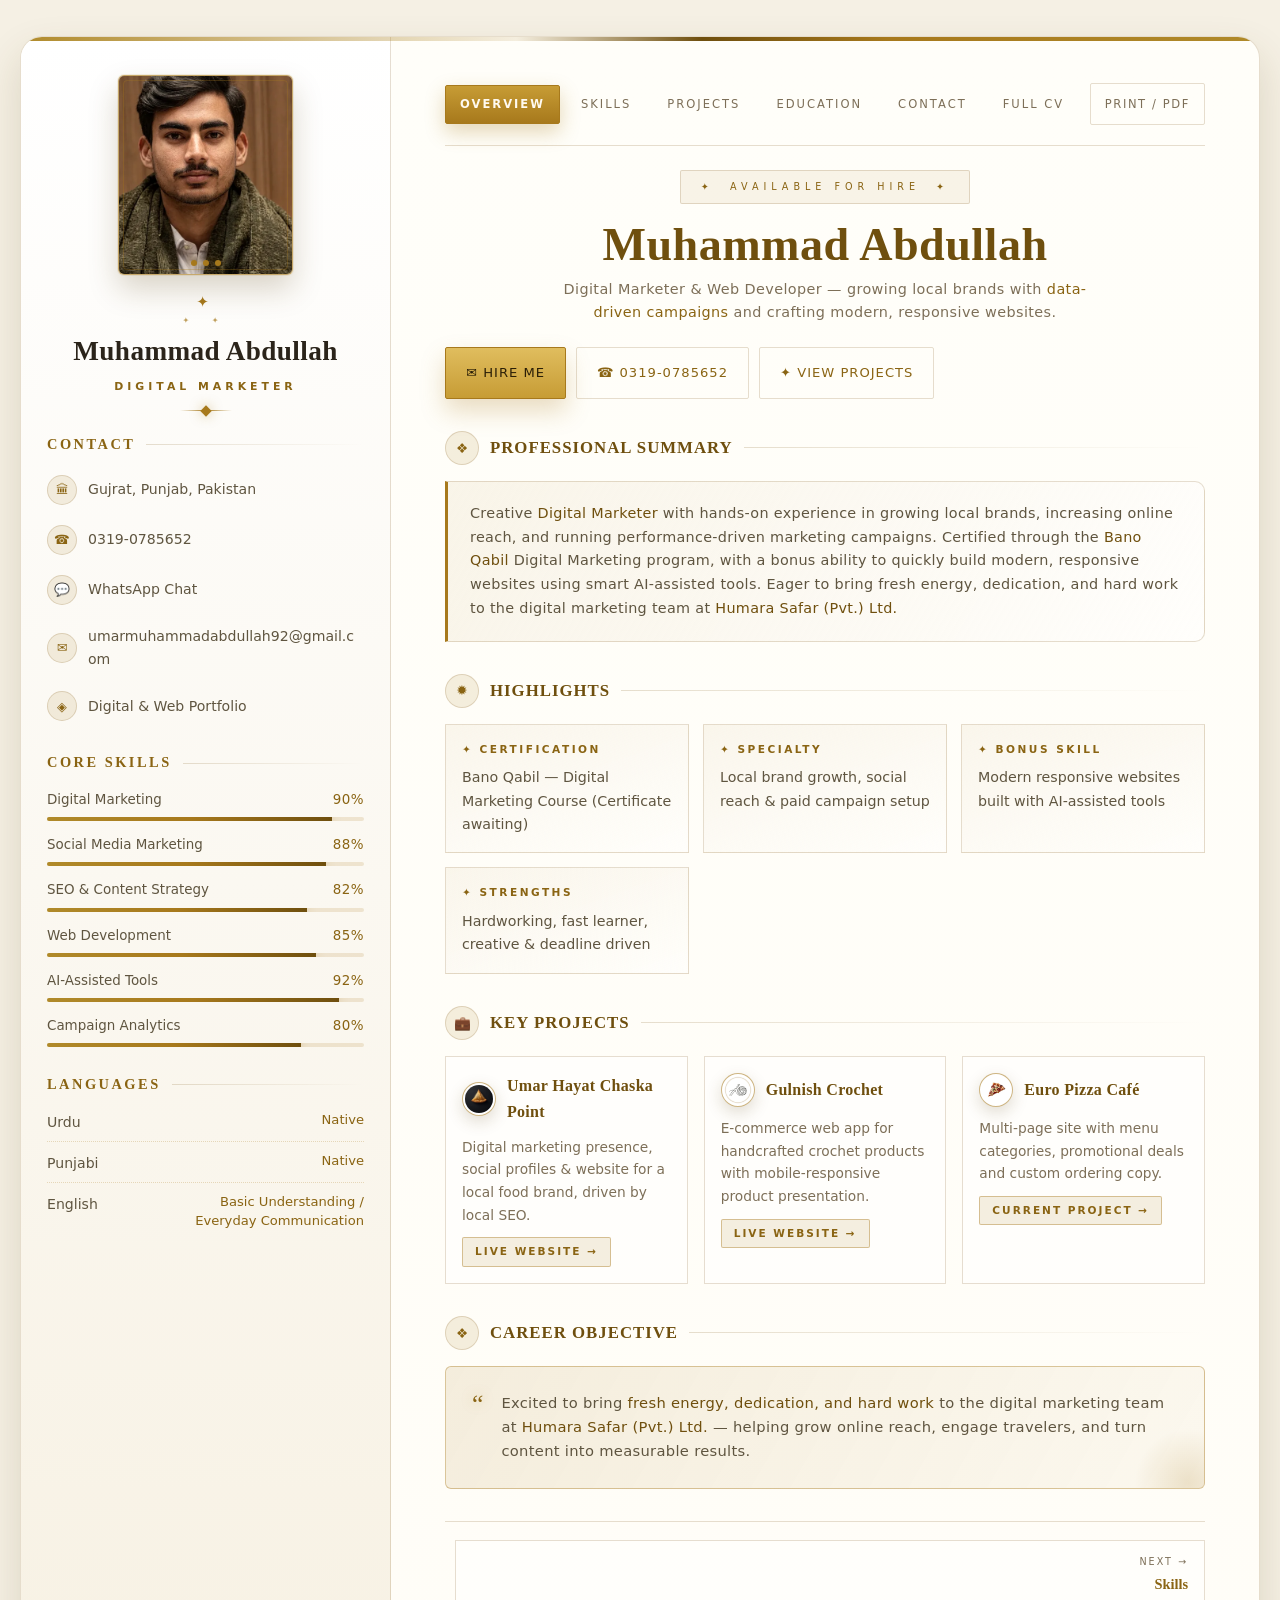
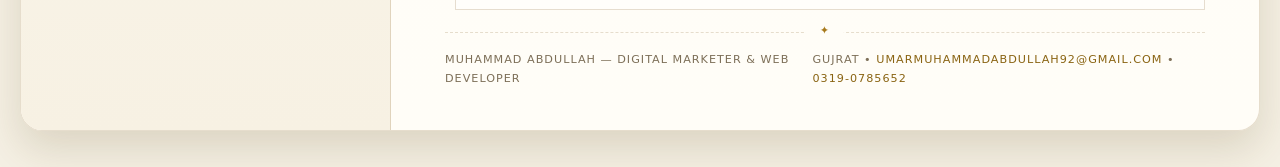
==== index.html @ 2991315b "first commit" ====
<!DOCTYPE html>
<html lang="en">
<head>
<meta charset="UTF-8">
<meta name="viewport" content="width=device-width, initial-scale=1.0">
<title>Muhammad Abdullah — Muhammad Abdullah | Digital Marketer & Web Developer</title>
<meta name="description" content="Professional CV of Muhammad Abdullah — Digital Marketer & Web Developer from Gujrat, Pakistan.">
<link rel="stylesheet" href="styles.css">
</head>
<body>

<div class="scroll-progress" id="scrollProgress"></div>
<button class="to-top" id="toTop" aria-label="Back to top">&#9650;</button>

<div class="mob-bar">
  <a href="tel:03190785652">&#9742; Call</a>
  <a href="https://wa.me/923190785652" target="_blank" rel="noopener">&#128172; WhatsApp</a>
  <a href="mailto:umarmuhammadabdullah92@gmail.com">&#9993; Email</a>
  <button onclick="window.print()">&#11015; CV</button>
</div>

<div class="page">
  <!-- ================= SIDEBAR ================= -->

  <aside>
    <div class="photo-wrap">
      <div class="photo-frame">
        <img src="abdullah-opt.webp" alt="Muhammad Abdullah" width="500" height="500">
        <div class="photo-dot"><span></span><span></span><span></span></div>
      </div>
    </div>

    <div class="ornament">&#10022;</div>
    <div class="side-name"><a href="index.html">Muhammad Abdullah</a></div>
    <div class="side-role">Digital Marketer</div>
    <div class="rule"></div>

    <div class="side-block block-contact">
      <div class="side-title">Contact</div>
      <ul class="contact">
        <li><span class="ic">&#127963;</span><span>Gujrat, Punjab, Pakistan</span></li>
        <li><span class="ic">&#9742;</span><a href="tel:03190785652">0319-0785652</a></li>
        <li><span class="ic">&#128172;</span><a href="https://wa.me/923190785652" target="_blank" rel="noopener">WhatsApp Chat</a></li>
        <li><span class="ic">&#9993;</span><a href="mailto:umarmuhammadabdullah92@gmail.com">umarmuhammadabdullah92@gmail.com</a></li>
        <li><span class="ic">&#9672;</span><span>Digital &amp; Web Portfolio</span></li>
      </ul>
    </div>

    <div class="side-block block-skills">
      <div class="side-title">Core Skills</div>
      <div class="skill">
        <div class="skill-top"><span>Digital Marketing</span><b>90%</b></div>
        <div class="bar"><i data-w="90"></i></div>
      </div>
      <div class="skill">
        <div class="skill-top"><span>Social Media Marketing</span><b>88%</b></div>
        <div class="bar"><i data-w="88"></i></div>
      </div>
      <div class="skill">
        <div class="skill-top"><span>SEO &amp; Content Strategy</span><b>82%</b></div>
        <div class="bar"><i data-w="82"></i></div>
      </div>
      <div class="skill">
        <div class="skill-top"><span>Web Development</span><b>85%</b></div>
        <div class="bar"><i data-w="85"></i></div>
      </div>
      <div class="skill">
        <div class="skill-top"><span>AI-Assisted Tools</span><b>92%</b></div>
        <div class="bar"><i data-w="92"></i></div>
      </div>
      <div class="skill">
        <div class="skill-top"><span>Campaign Analytics</span><b>80%</b></div>
        <div class="bar"><i data-w="80"></i></div>
      </div>
    </div>

    <div class="side-block block-langs">
      <div class="side-title">Languages</div>
      <div class="langs">
        <div class="lang"><span>Urdu</span><b>Native</b></div>
        <div class="lang"><span>Punjabi</span><b>Native</b></div>
        <div class="lang"><span>English</span><b>Basic Understanding / Everyday Communication</b></div>
      </div>
    </div>
  </aside>

  <!-- ================= MAIN ================= -->
  <main>
    <nav class="topnav">
      <a href="index.html" class="active">Overview</a>
      <a href="skills.html">Skills</a>
      <a href="projects.html">Projects</a>
      <a href="education.html">Education</a>
      <a href="contact.html">Contact</a>
      <a href="print-cv.html" title="Full single-page CV for print or PDF">Full CV</a>
      <button class="nav-print" onclick="window.print()">Print / PDF</button>
    </nav>
    
    <header>
      <div class="kicker">&#10022; &nbsp;Available for Hire&nbsp; &#10022;</div>
      <h1>Muhammad Abdullah</h1>
      <p class="headline">Digital Marketer &amp; Web Developer &mdash; growing local brands with <b>data-driven campaigns</b> and crafting modern, responsive websites.</p>

      <div class="actions">
        <a class="btn primary" href="contact.html">&#9993; Hire Me</a>
        <a class="btn ghost" href="tel:03190785652">&#9742; 0319-0785652</a>
        <a class="btn ghost" href="projects.html">&#10022; View Projects</a>
      </div>
    </header>

    <section class="reveal">
      <div class="sec-head">
        <div class="sec-icon">&#10070;</div>
        <h2>Professional Summary</h2>
        <div class="sec-line"></div>
      </div>
      <div class="summary">
        Creative <strong>Digital Marketer</strong> with hands-on experience in growing local brands, increasing online reach, and running performance-driven marketing campaigns. Certified through the <strong>Bano Qabil</strong> Digital Marketing program, with a bonus ability to quickly build modern, responsive websites using smart AI-assisted tools. Eager to bring fresh energy, dedication, and hard work to the digital marketing team at <strong>Humara Safar (Pvt.) Ltd.</strong>
      </div>
    </section>

    <section class="reveal">
      <div class="sec-head">
        <div class="sec-icon">&#10041;</div>
        <h2>Highlights</h2>
        <div class="sec-line"></div>
      </div>
      <div class="facts">
        <div class="fact">
          <div class="k">&#10022; Certification</div>
          <div class="v">Bano Qabil &mdash; Digital Marketing Course (Certificate awaiting)</div>
        </div>
        <div class="fact">
          <div class="k">&#10022; Specialty</div>
          <div class="v">Local brand growth, social reach &amp; paid campaign setup</div>
        </div>
        <div class="fact">
          <div class="k">&#10022; Bonus Skill</div>
          <div class="v">Modern responsive websites built with AI-assisted tools</div>
        </div>
        <div class="fact">
          <div class="k">&#10022; Strengths</div>
          <div class="v">Hardworking, fast learner, creative &amp; deadline driven</div>
        </div>
      </div>
    </section>

    <section class="reveal">
      <div class="sec-head">
        <div class="sec-icon">&#128188;</div>
        <h2>Key Projects</h2>
        <div class="sec-line"></div>
      </div>
      <div class="cards">
        <a class="card" href="projects.html" style="text-decoration:none">
          <div class="top"><img class="proj-logo" src="umar-logo.webp" alt="Umar Hayat Chaska Point logo" loading="lazy" width="512" height="512"><h4>Umar Hayat Chaska Point</h4></div>
          <p>Digital marketing presence, social profiles &amp; website for a local food brand, driven by local SEO.</p>
          <span class="status">Live Website &rarr;</span>
        </a>
        <a class="card" href="projects.html" style="text-decoration:none">
          <div class="top"><img class="proj-logo" src="gulnish-logo.webp" alt="Gulnish Crochet logo" loading="lazy" width="400" height="400"><h4>Gulnish Crochet</h4></div>
          <p>E-commerce web app for handcrafted crochet products with mobile-responsive product presentation.</p>
          <span class="status">Live Website &rarr;</span>
        </a>
        <a class="card" href="projects.html" style="text-decoration:none">
          <div class="top"><img class="proj-logo" src="europizza-logo.webp" alt="Euro Pizza logo" loading="lazy" width="400" height="400"><h4>Euro Pizza Caf&eacute;</h4></div>
          <p>Multi-page site with menu categories, promotional deals and custom ordering copy.</p>
          <span class="status">Current Project &rarr;</span>
        </a>
      </div>
    </section>

    <section class="reveal">
      <div class="sec-head">
        <div class="sec-icon">&#10070;</div>
        <h2>Career Objective</h2>
        <div class="sec-line"></div>
      </div>
      <div class="goal">
        <div class="big">&ldquo;</div>
        <p>Excited to bring <b>fresh energy, dedication, and hard work</b> to the digital marketing team at <b>Humara Safar (Pvt.) Ltd.</b> &mdash; helping grow online reach, engage travelers, and turn content into measurable results.</p>
      </div>
    </section>

    <div class="pagenav">
      <span></span>
      <a class="next" href="skills.html"><span class="dir">Next &rarr;</span><span class="name">Skills</span></a>
    </div>
    <footer>
      <div class="f-row">
        <span>Muhammad Abdullah &mdash; Digital Marketer &amp; Web Developer</span>
        <span>Gujrat &bull; <a href="mailto:umarmuhammadabdullah92@gmail.com">umarmuhammadabdullah92@gmail.com</a> &bull; <a href="tel:03190785652">0319-0785652</a></span>
      </div>
    </footer>
  </main>
</div>

<script>
(function(){
  var bar=document.getElementById('scrollProgress');
  function onScroll(){
    var h=document.documentElement;
    var max=h.scrollHeight-h.clientHeight;
    bar.style.width=(max>0?(h.scrollTop||document.body.scrollTop)/max*100:0)+'%';
  }
  document.addEventListener('scroll',onScroll,{passive:true});
  onScroll();

  var toTop=document.getElementById('toTop');
  function onTopScroll(){
    toTop.classList.toggle('show',(window.scrollY||document.body.scrollTop)>500);
  }
  document.addEventListener('scroll',onTopScroll,{passive:true});
  onTopScroll();
  toTop.addEventListener('click',function(){window.scrollTo({top:0,behavior:'smooth'});});

  setTimeout(function(){
    document.querySelectorAll('.bar i[data-w]').forEach(function(el){
      el.style.width=el.getAttribute('data-w')+'%';
    });
  },350);

  var io=new IntersectionObserver(function(es){
    es.forEach(function(e){ if(e.isIntersecting){ e.target.classList.add('in'); io.unobserve(e.target);} });
  },{threshold:.12});
  document.querySelectorAll('.reveal').forEach(function(el){io.observe(el);});
})();
</script>

</body>
</html>
---- styles.css ----
:root{
  --bg:#f5f0e4;
  --paper:#fffdf7;
  --panel:#ffffff;
  --panel-2:#f7f1e3;
  --ink:#2b241a;
  --muted:#7d6f58;
  --gold:#a7791c;
  --gold-2:#8a6413;
  --gold-3:#6f4f0e;
  --gold-soft:rgba(167,121,28,.12);
  --line:rgba(129,93,30,.2);
  --shadow:0 18px 40px rgba(88,66,20,.16);
  --radius:16px;
  --serif:'Playfair Display',Georgia,serif;
  --sans:'Jost',system-ui,-apple-system,'Segoe UI',sans-serif;
}

*{box-sizing:border-box;margin:0;padding:0}
html{scroll-behavior:smooth}
a,button{-webkit-tap-highlight-color:transparent;touch-action:manipulation}
body{
  font-family:var(--sans);
  background:var(--bg);
  color:var(--ink);
  line-height:1.65;
  -webkit-font-smoothing:antialiased;
  padding:14px 8px 88px;
  min-height:100vh;
  overflow-x:hidden;
}

/* sticky quick-contact bar (phones) */
.mob-bar{
  position:fixed;left:0;right:0;bottom:0;z-index:70;
  display:flex;gap:8px;
  padding:10px 12px calc(10px + env(safe-area-inset-bottom,0px));
  background:rgba(250,246,237,.97);
  backdrop-filter:blur(10px);-webkit-backdrop-filter:blur(10px);
  border-top:1px solid var(--line);
  box-shadow:0 -10px 30px rgba(88,66,20,.12);
}
.mob-bar a,.mob-bar button{
  flex:1;display:flex;align-items:center;justify-content:center;gap:6px;
  min-height:46px;padding:0 10px;border-radius:9px;
  font-family:var(--sans);font-size:.76rem;font-weight:600;
  letter-spacing:.8px;text-transform:uppercase;
  text-decoration:none;cursor:pointer;
  border:1px solid rgba(167,121,28,.45);
  background:rgba(167,121,28,.08);color:var(--gold-2);
  transition:.2s;
}
.mob-bar a:first-child{
  color:#2b1f07;
  background:linear-gradient(180deg,#e0bd5e,#c79c35);
  border-color:var(--gold);
  box-shadow:0 10px 22px rgba(167,121,28,.3);
}
.mob-bar a:active,.mob-bar button:active{transform:scale(.97)}

::selection{background:rgba(167,121,28,.28);color:#2b2010}
::-webkit-scrollbar{width:10px}
::-webkit-scrollbar-track{background:#efe8d8}
::-webkit-scrollbar-thumb{
  background:linear-gradient(180deg,#b08a2a,var(--gold));
  border-radius:99px;border:2px solid #efe8d8;
}

.scroll-progress{
  position:fixed;top:0;left:0;height:3px;width:0;
  background:linear-gradient(90deg,#b08a2a,var(--gold-2),var(--gold-3));
  box-shadow:0 0 10px rgba(167,121,28,.5);
  z-index:99;transition:width .1s linear;
}

/* ---------------- MOBILE FIRST: .page single column ---------------- */
.page{
  max-width:100%;
  margin:0 auto;
  display:block;
  background:linear-gradient(180deg, #fffef9, var(--paper));
  border:1px solid var(--line);
  border-radius:14px;
  overflow:hidden;
  box-shadow:var(--shadow);
  position:relative;
}
.page::before{
  content:"";position:absolute;inset:0 0 auto 0;height:4px;
  background:linear-gradient(90deg, #b08a2a, var(--gold-soft) 40%, var(--gold-3) 55%, var(--gold) 70%, #b08a2a);
  z-index:5;
}

/* ---------- MOBILE SIDEBAR (compact) ---------- */
aside{
  background:linear-gradient(180deg, var(--panel) 0%, var(--panel-2) 100%);
  border-bottom:1px solid var(--line);
  padding:26px 18px 22px;
  position:relative;
}

.photo-wrap{width:120px;height:140px;margin:0 auto 16px}
.photo-frame{
  width:100%;height:100%;
  border:1px solid rgba(167,121,28,.55);
  border-radius:6px;
  overflow:hidden;
  position:relative;
  background:linear-gradient(160deg, #f1e7d2, #e9dcbd);
  box-shadow:0 14px 30px rgba(88,66,20,.22), 0 0 0 1px rgba(167,121,28,.1);
}
.photo-frame::before{
  content:"";position:absolute;inset:4px;
  border:1px solid rgba(167,121,28,.3);
  border-radius:4px;pointer-events:none;z-index:2;
}
.photo-frame img{
  width:100%;height:100%;object-fit:cover;object-position:top 12%;
  filter:sepia(.1) contrast(1.01) brightness(1.02);
}
.photo-dot{
  position:absolute;bottom:8px;left:50%;transform:translateX(-50%);
  display:flex;gap:6px;z-index:4;
}
.photo-dot span{
  width:6px;height:6px;border-radius:50%;
  background:var(--gold);
  box-shadow:0 0 8px rgba(167,121,28,.6);
  animation:blink 4.5s ease-in-out infinite;
}
.photo-dot span:nth-child(2){animation-delay:.9s}
.photo-dot span:nth-child(3){animation-delay:1.8s}
@keyframes blink{0%,100%{opacity:.35}45%,60%{opacity:1}}

.ornament{
  text-align:center;color:var(--gold);letter-spacing:6px;
  font-size:.95rem;line-height:1;margin:16px 0 4px;
}
.ornament::after{
  content:"✦ ✦";display:block;font-size:.5rem;letter-spacing:10px;margin-top:7px;opacity:.7;
}
.side-name{
  font-family:var(--serif);
  text-align:center;
  font-size:1.45rem;font-weight:800;
  letter-spacing:.4px;
}
.side-name a{color:var(--ink);text-decoration:none}
.side-role{
  text-align:center;
  color:var(--gold-2);
  font-size:.68rem;font-weight:600;
  text-transform:uppercase;letter-spacing:3.5px;
  margin:4px 0 4px;
}
.rule{
  width:52px;height:1px;margin:12px auto 18px;
  background:linear-gradient(90deg, transparent, var(--gold), transparent);
  position:relative;
}
.rule::after{
  content:"";position:absolute;left:50%;top:-3.5px;
  width:8px;height:8px;transform:translateX(-50%) rotate(45deg);
  background:var(--gold);box-shadow:0 0 12px rgba(167,121,28,.5);
}

.side-block{margin-bottom:22px}
.side-title{
  font-family:var(--serif);
  font-size:.9rem;font-weight:700;
  color:var(--gold-2);
  text-transform:uppercase;letter-spacing:2.5px;
  display:flex;align-items:center;gap:11px;
  margin-bottom:14px;
}
.side-title::after{
  content:"";flex:1;height:1px;
  background:linear-gradient(90deg, var(--line), transparent);
}

.contact li{
  list-style:none;
  display:flex;gap:11px;align-items:center;
  font-size:.88rem;color:#5f5540;
  margin-bottom:12px;
  padding:4px 5px;margin-left:-5px;border-radius:8px;
  transition:.2s;
  word-break:break-word;
}
.contact li:hover{background:var(--gold-soft)}
.contact a{color:inherit;text-decoration:none;transition:.2s}
.contact a:hover{color:var(--gold-2)}
.ic{
  flex:0 0 30px;height:30px;
  border-radius:50%;
  display:grid;place-items:center;
  background:var(--gold-soft);
  border:1px solid var(--line);
  color:var(--gold-2);
  font-size:.8rem;
  transition:.25s;
}
li:hover .ic,.card:hover .ic{box-shadow:0 0 14px rgba(167,121,28,.3);transform:scale(1.08)}

.skill{margin-bottom:13px}
.skill-top{
  display:flex;justify-content:space-between;
  font-size:.84rem;margin-bottom:6px;color:#5f5540;
}
.skill-top b{color:var(--gold-2);font-weight:500;letter-spacing:.5px}
.bar{
  height:4px;border-radius:99px;
  background:rgba(167,121,28,.16);
  overflow:hidden;position:relative;
}
.bar i{
  display:block;height:100%;width:0;
  background:linear-gradient(90deg, #b08a2a, var(--gold), var(--gold-3));
  box-shadow:0 0 10px rgba(167,121,28,.45);
  position:relative;
  transition:width 1.4s cubic-bezier(.22,1,.36,1);
}
.bar i::after{
  content:"";position:absolute;right:-3px;top:-4px;
  width:0;height:0;
  border-left:5px solid transparent;border-right:5px solid transparent;
  border-top:7px solid var(--gold-3);
}

.chips{display:flex;flex-wrap:wrap;gap:8px}
.chip{
  font-size:.72rem;font-weight:400;letter-spacing:.6px;
  padding:5px 11px;border-radius:2px;
  background:rgba(167,121,28,.06);
  border:1px solid var(--line);
  color:#5f5540;
  text-transform:uppercase;
  transition:.2s;
}
.chip:hover{border-color:rgba(167,121,28,.55);color:var(--gold-2);transform:translateY(-2px)}
.chip.hi{
  background:var(--gold-soft);
  border-color:rgba(167,121,28,.45);
  color:#8a6413;
}

.langs{display:flex;flex-direction:column;gap:10px}
.lang{
  display:flex;justify-content:space-between;gap:8px;
  font-size:.88rem;color:#5f5540;
  padding-bottom:7px;
  border-bottom:1px dotted rgba(167,121,28,.25);
}
.lang:last-child{border-bottom:none;padding-bottom:0}
.lang b{
  color:var(--gold-2);font-weight:500;text-align:right;
  white-space:normal;line-height:1.4;
  max-width:60%;font-size:.82rem;
}

/* ---------- MOBILE NAV (scrollable) ---------- */
.topnav{
  display:flex;flex-wrap:nowrap;overflow-x:auto;
  gap:6px;align-items:center;
  -webkit-overflow-scrolling:touch;
  scrollbar-width:none;
  padding:6px 2px 14px;
  border-bottom:1px solid var(--line);
  margin-bottom:24px;
}
.topnav::-webkit-scrollbar{display:none}
.topnav a{
  flex:0 0 auto;
  font-size:.72rem;font-weight:500;letter-spacing:1.6px;
  text-transform:uppercase;text-decoration:none;
  color:var(--muted);
  padding:9px 14px;
  border:1px solid transparent;
  border-radius:2px;
  transition:.25s;
  white-space:nowrap;
}
.topnav a:not(.active):hover{color:var(--gold-2);border-color:var(--line);background:rgba(167,121,28,.07)}
.topnav a.active{
  color:#fffaf0;
  background:linear-gradient(180deg, #c79c35, var(--gold));
  border-color:var(--gold);
  font-weight:600;
  box-shadow:0 8px 20px rgba(167,121,28,.3);
}
.topnav .nav-print{
  flex:0 0 auto;
  cursor:pointer;
  font-family:var(--sans);
  color:var(--muted);
  font-size:.72rem;letter-spacing:1.6px;text-transform:uppercase;
  padding:12px 14px;min-height:42px;background:transparent;border:1px solid var(--line);
  border-radius:2px;transition:.25s;
  white-space:nowrap;
  display:inline-flex;align-items:center;
}
.topnav .nav-print:hover{color:var(--gold-2);background:var(--gold-soft);border-color:rgba(167,121,28,.5)}

/* ---------- MAIN ---------- */
main{padding:26px 16px 30px;position:relative}

header{margin-bottom:26px;text-align:center;position:relative}
.kicker{
  display:inline-block;
  font-size:.6rem;font-weight:500;
  text-transform:uppercase;letter-spacing:3px;
  color:var(--gold-2);
  padding:7px 14px;
  border:1px solid var(--line);
  border-radius:2px;
  background:rgba(167,121,28,.08);
  margin-bottom:16px;
}
h1{
  font-family:var(--serif);
  font-size:clamp(1.7rem, 6vmax, 2.3rem);
  font-weight:800;
  line-height:1.08;
  letter-spacing:.5px;
  margin-bottom:8px;
  color:var(--gold-3);
}
.headline{
  font-size:.9rem;color:var(--muted);
  font-weight:300;letter-spacing:.4px;
  max-width:560px;margin:0 auto;
}
.headline b{color:var(--gold-2);font-weight:500}

.actions{display:flex;gap:10px;flex-wrap:wrap;margin-top:22px}
.actions .btn{flex:1 1 100%;justify-content:center}
.btn{
  display:inline-flex;align-items:center;gap:9px;
  font-size:.82rem;font-weight:500;letter-spacing:1px;
  text-transform:uppercase;
  padding:14px 20px;min-height:48px;text-decoration:none;
  transition:.25s;border-radius:2px;
  cursor:pointer;font-family:var(--sans);
}
.btn.primary{
  color:#2b1f07;
  border:1px solid var(--gold);
  background:linear-gradient(180deg, #e0bd5e, #c79c35);
  box-shadow:0 12px 24px rgba(167,121,28,.25);
}
.btn.primary:hover{transform:translateY(-3px);box-shadow:0 16px 32px rgba(167,121,28,.4)}
.btn.ghost{
  color:var(--gold-2);
  background:transparent;
  border:1px solid var(--line);
}
.btn.ghost:hover{background:var(--gold-soft);border-color:rgba(167,121,28,.5);transform:translateY(-3px)}

section{margin-bottom:28px}
.sec-head{
  display:flex;align-items:center;gap:11px;
  margin-bottom:16px;
}
.sec-icon{
  width:34px;height:34px;border-radius:50%;
  display:grid;place-items:center;font-size:.85rem;
  background:var(--gold-soft);
  border:1px solid var(--line);
  color:var(--gold-2);
  flex:0 0 34px;
}
h2{
  font-family:var(--serif);
  font-size:1.05rem;font-weight:700;
  letter-spacing:1px;
  text-transform:uppercase;
  color:var(--gold-3);
}
.sec-line{flex:1;height:1px;background:linear-gradient(90deg, var(--line), transparent)}

.summary{
  background:linear-gradient(120deg, rgba(167,121,28,.07), rgba(255,255,255,.5));
  border:1px solid var(--line);
  border-left:3px solid var(--gold);
  border-radius:0 10px 10px 0;
  padding:18px 16px;
  font-size:.9rem;font-weight:300;letter-spacing:.3px;
  color:#5f5540;
}
.summary strong{color:var(--gold-3);font-weight:500}

.facts{display:grid;grid-template-columns:1fr;gap:12px}
.fact{
  background:linear-gradient(160deg, rgba(167,121,28,.06), rgba(255,255,255,.4));
  border:1px solid var(--line);
  padding:16px;
  transition:.3s;position:relative;
  overflow:hidden;
}
.fact::before{
  content:"";position:absolute;left:0;top:0;bottom:0;width:2px;
  background:linear-gradient(180deg, var(--gold), transparent);
  opacity:0;transition:.3s;
}
.fact:hover{transform:translateY(-4px);border-color:rgba(167,121,28,.5);background:#fffdf6;box-shadow:0 14px 30px rgba(88,66,20,.12)}
.fact:hover::before{opacity:1}
.fact .k{
  font-size:.66rem;font-weight:600;
  text-transform:uppercase;letter-spacing:2.5px;
  color:var(--gold-2);margin-bottom:8px;
  display:flex;gap:8px;align-items:center;
}
.fact .v{font-size:.89rem;color:#5f5540;font-weight:300}

.timeline{position:relative;padding-left:24px}
.timeline::before{
  content:"";position:absolute;left:6px;top:8px;bottom:8px;width:1px;
  background:linear-gradient(180deg, var(--gold), var(--gold-soft), transparent);
  opacity:.6;
}
.job{position:relative;margin-bottom:24px;transition:.25s}
.job:last-child{margin-bottom:0}
.job::before{
  content:"";position:absolute;left:-24px;top:7px;
  width:13px;height:13px;border-radius:50%;
  background:#fffdf7;
  border:2px solid var(--gold);
  box-shadow:0 0 0 4px rgba(167,121,28,.12), 0 0 12px rgba(167,121,28,.4);
  transition:.25s;
}
.job:hover::before{background:#c79c35;box-shadow:0 0 0 5px rgba(167,121,28,.18), 0 0 18px rgba(167,121,28,.6)}
.job-head{display:flex;align-items:center;gap:12px;margin-bottom:3px}
.job-head h3{margin-bottom:0}
.proj-logo{
  width:44px;height:44px;flex:0 0 44px;
  object-fit:contain;border-radius:50%;
  background:#fff;
  border:1px solid rgba(167,121,28,.55);
  padding:3px;
  box-shadow:0 6px 16px rgba(88,66,20,.18);
}
.card .top .proj-logo{width:34px;height:34px;flex:0 0 34px;border-radius:50%;padding:2px}
.job h3{
  font-family:var(--serif);
  font-size:1.05rem;font-weight:700;color:var(--gold-3);
  letter-spacing:.3px;margin-bottom:3px;
  transition:.2s;
}
.job:hover h3{color:var(--gold-2)}
.job .meta{
  display:flex;flex-wrap:wrap;gap:8px;align-items:center;
  font-size:.76rem;color:var(--muted);
  letter-spacing:1px;text-transform:uppercase;
  margin-bottom:10px;
}
.tag{
  font-size:.66rem;font-weight:600;
  padding:3px 10px;border-radius:2px;
  background:var(--gold-soft);
  border:1px solid rgba(167,121,28,.4);
  color:#8a6413;
  text-transform:uppercase;letter-spacing:2px;
}
.job ul{padding-left:18px;color:#5f5540;font-size:.9rem;font-weight:300}
.job li{margin-bottom:6px}
.job li::marker{color:var(--gold)}

.proj-link{
  color:var(--gold-2);text-decoration:none;
  border-bottom:1px solid rgba(167,121,28,.35);
  text-transform:none;letter-spacing:.5px;
  transition:.2s;
  word-break:break-all;overflow-wrap:anywhere;
}
.proj-link:hover{color:var(--gold-3);border-color:var(--gold)}
.proj-social{
  display:flex;gap:10px;align-items:center;flex-wrap:wrap;
  font-size:.8rem;letter-spacing:.8px;
  color:var(--muted);margin:-4px 0 12px;
}
.proj-social a{
  color:var(--gold-2);text-decoration:none;
  border-bottom:1px dotted rgba(167,121,28,.5);
  transition:.2s;
}
.proj-social a:hover{color:var(--gold-3);border-color:var(--gold)}
.tag.current{
  background:rgba(52,211,153,.12);
  border-color:rgba(16,150,105,.4);
  color:#0f8a61;
}

.cards{display:grid;grid-template-columns:1fr;gap:12px}
.card{
  background:rgba(255,255,255,.6);
  border:1px solid var(--line);
  padding:16px;
  transition:.3s;
  position:relative;overflow:hidden;
  color:inherit;
}
.card::before{
  content:"";position:absolute;left:0;top:0;width:0;height:2px;
  background:linear-gradient(90deg, var(--gold-2), transparent);
  transition:.4s;
}
.card:hover{transform:translateY(-5px);border-color:rgba(167,121,28,.5);background:#fffdf6;box-shadow:0 16px 34px rgba(88,66,20,.14)}
.card:hover::before{width:100%}
.card .top{display:flex;align-items:center;gap:11px;margin-bottom:10px}
.card .top .ic{width:34px;height:34px;flex-basis:34px;font-size:.78rem}
.card h4{font-family:var(--serif);font-size:1rem;font-weight:700;color:var(--gold-3);letter-spacing:.3px}
.card p{font-size:.86rem;color:var(--muted);font-weight:300}
.card .status{
  display:inline-block;margin-top:11px;
  font-size:.66rem;font-weight:600;letter-spacing:2px;
  text-transform:uppercase;color:var(--gold-2);
  background:var(--gold-soft);
  border:1px solid rgba(167,121,28,.4);
  padding:5px 12px;border-radius:2px;
}

.goal{
  background:linear-gradient(120deg, rgba(167,121,28,.12), rgba(167,121,28,.04));
  border:1px solid rgba(167,121,28,.4);
  padding:20px 16px;
  display:flex;flex-direction:column;gap:10px;align-items:flex-start;
  border-radius:6px;
  position:relative;overflow:hidden;
}
.goal::before{
  content:"";position:absolute;width:110px;height:110px;right:-40px;bottom:-50px;
  background:radial-gradient(circle, rgba(167,121,28,.18), transparent 70%);
}
.goal .big{
  font-family:var(--serif);
  font-size:1.4rem;line-height:1;
  color:var(--gold-2);
  text-shadow:0 0 14px rgba(167,121,28,.4);
}
.goal p{font-size:.92rem;font-weight:300;color:#5f5540;letter-spacing:.3px;position:relative}
.goal p b{color:var(--gold-3);font-weight:500}

.edu-list{display:flex;flex-direction:column;gap:12px}
.edu{
  display:flex;flex-direction:column;gap:10px;
  background:rgba(255,255,255,.6);
  border:1px solid var(--line);
  padding:16px;
  transition:.3s;position:relative;overflow:hidden;
}
.edu::before{
  content:"";position:absolute;left:0;top:0;bottom:0;width:2px;
  background:linear-gradient(180deg, var(--gold), transparent);
  opacity:0;transition:.3s;
}
.edu:hover{transform:translateY(-4px);border-color:rgba(167,121,28,.5);background:#fffdf6;box-shadow:0 14px 30px rgba(88,66,20,.12)}
.edu:hover::before{opacity:1}
.edu h3{
  font-family:var(--serif);
  font-size:1rem;font-weight:700;color:var(--gold-3);
  letter-spacing:.3px;margin-bottom:4px;
}
.edu-school{font-size:.84rem;color:var(--muted);font-weight:300;letter-spacing:.4px}
.edu-side{
  display:flex;flex-direction:row;align-items:center;gap:10px;flex-wrap:wrap;
  flex-shrink:0;text-align:left;
}
.edu-year{font-size:.68rem;letter-spacing:1.5px;text-transform:uppercase;color:var(--muted)}
.tag.pending{
  background:rgba(251,191,36,.14);
  border-color:rgba(201,145,0,.4);
  color:#8a6406;
}
.edu-links{display:flex;gap:12px;flex-wrap:wrap;margin-top:8px}
.edu-link{
  font-size:.74rem;font-weight:500;letter-spacing:1.2px;
  text-transform:uppercase;text-decoration:none;
  color:var(--gold-2);
  border-bottom:1px solid rgba(167,121,28,.4);
  padding-bottom:2px;
  display:inline-block;margin-top:8px;
  transition:.2s;
}
.edu-links .edu-link{margin-top:0}
.edu-link:hover{color:var(--gold-3);border-color:var(--gold);letter-spacing:1.6px}

/* ---------- CONTACT PAGE ---------- */
.contact-grid{display:grid;grid-template-columns:1fr;gap:12px}
.contact-card{
  background:rgba(255,255,255,.6);
  border:1px solid var(--line);
  padding:20px 16px;
  text-align:center;
  transition:.3s;
  text-decoration:none;
  display:block;
  position:relative;overflow:hidden;
}
.contact-card:hover{transform:translateY(-5px);border-color:rgba(167,121,28,.5);background:#fffdf6;box-shadow:0 16px 34px rgba(88,66,20,.14)}
.contact-card .big-ic{
  width:48px;height:48px;margin:0 auto 12px;
  border-radius:50%;
  display:grid;place-items:center;
  background:var(--gold-soft);
  border:1px solid var(--line);
  color:var(--gold-2);
  font-size:1.2rem;
  transition:.3s;
}
.contact-card:hover .big-ic{transform:scale(1.1) rotate(6deg);box-shadow:0 0 20px rgba(167,121,28,.35)}
.contact-card h4{
  font-family:var(--serif);
  font-size:.82rem;font-weight:700;
  text-transform:uppercase;letter-spacing:2.5px;
  color:var(--muted);margin-bottom:7px;
}
.contact-card p{font-size:.95rem;color:var(--gold-3);font-weight:500;word-break:break-word}

/* ---------- PAGE NAV ---------- */
.pagenav{
  display:flex;justify-content:space-between;gap:10px;
  margin-top:4px;
  padding-top:18px;
  border-top:1px solid var(--line);
}
.pagenav a{
  display:flex;flex-direction:column;gap:3px;
  text-decoration:none;
  padding:12px;
  border:1px solid var(--line);
  background:rgba(255,255,255,.4);
  transition:.25s;
  min-width:0;flex:1;
}
.pagenav a:hover{border-color:rgba(167,121,28,.5);background:#fffdf6;transform:translateY(-3px)}
.pagenav a.next{text-align:right;align-items:flex-end}
.pagenav a.prev:hover{transform:translate(-3px,-3px)}
.pagenav a.next:hover{transform:translate(3px,-3px)}
.pagenav .dir{font-size:.6rem;letter-spacing:2px;text-transform:uppercase;color:var(--muted)}
.pagenav .name{font-family:var(--serif);font-size:.9rem;font-weight:700;color:var(--gold-2)}

footer{
  margin-top:22px;padding-top:18px;
  border-top:1px dashed var(--line);
  text-align:center;
  font-size:.7rem;color:var(--muted);letter-spacing:1px;text-transform:uppercase;
  position:relative;
}
footer::before{
  content:"✦";position:absolute;top:-11px;left:50%;transform:translateX(-50%);
  background:var(--paper);
  padding:0 14px;color:var(--gold);
}
footer .f-row{
  display:flex;flex-direction:column;gap:6px;
  text-align:center;
}
footer a{color:var(--gold-2);text-decoration:none;transition:.2s}
footer a:hover{color:var(--gold-3)}

/* ---------- BACK TO TOP ---------- */
.to-top{
  position:fixed;bottom:18px;right:18px;
  width:46px;height:46px;border-radius:50%;
  border:1px solid var(--gold);
  background:linear-gradient(180deg, #e0bd5e, #c79c35);
  color:#2b1f07;font-size:1rem;cursor:pointer;
  opacity:0;visibility:hidden;transform:translateY(14px);
  transition:.3s;z-index:60;
  box-shadow:0 12px 28px rgba(167,121,28,.3);
  font-family:var(--sans);
}
.to-top.show{opacity:1;visibility:visible;transform:none}
.to-top:hover{transform:translateY(-4px);box-shadow:0 18px 40px rgba(167,121,28,.45)}

/* ================= PROGRESSIVE ENHANCEMENT ================= */

/* ---- tablets ---- */
@media(min-width:640px){
  body{padding:24px 14px}
  .actions{flex-wrap:wrap}
  .actions .btn{flex:0 0 auto}
  .facts,.cards,.contact-grid{grid-template-columns:repeat(auto-fit,minmax(210px,1fr));gap:14px}
  .edu{flex-direction:row;justify-content:space-between;gap:16px;padding:18px 20px}
  .edu-side{flex-direction:column;align-items:flex-end;text-align:right}
  .goal{flex-direction:row;gap:18px;align-items:flex-start;padding:24px 26px}
  .goal .big{font-size:1.6rem}
  .summary{padding:20px 22px}
  .pagenav a{padding:13px 16px}
  footer .f-row{flex-direction:row;text-align:left}
}

/* ---- laptops: two-column layout ---- */
@media(min-width:900px){
  body{padding:30px 18px}
  .page{
    display:grid;
    grid-template-columns:340px minmax(0,1fr);
    border-radius:22px;
    max-width:1100px;
  }
  aside{
    border-bottom:none;
    border-right:1px solid var(--line);
    padding:38px 26px 32px;
  }
  .photo-wrap{width:160px;height:185px;margin:0 auto 20px}
  .side-name{font-size:1.55rem}
  .side-role{letter-spacing:4px}
  .rule{margin:14px auto 22px}
  .side-block{margin-bottom:26px}
  main{padding:38px 40px 38px}
  header{margin-bottom:32px}
  h1{font-size:clamp(2rem, 4vw, 2.7rem)}
  .topnav{flex-wrap:wrap;overflow-x:visible;padding:0 0 20px;gap:6px;border-bottom:1px solid var(--line)}
  .topnav a{letter-spacing:2px}
  .topnav .nav-print{margin-left:auto}
  body{padding-bottom:30px}
  .mob-bar{display:none}
  section{margin-bottom:32px}
  .cards{grid-template-columns:repeat(auto-fit,minmax(230px,1fr));gap:16px}
  .facts{grid-template-columns:repeat(auto-fit,minmax(200px,1fr));gap:14px}
  .contact-grid{grid-template-columns:repeat(auto-fit,minmax(210px,1fr));gap:16px}
  .footer .f-row{gap:12px}
}

/* ---- large laptops ---- */
@media(min-width:1200px){
  body{padding:36px 20px}
  .page{max-width:1280px;grid-template-columns:370px minmax(0,1fr)}
  .photo-wrap{width:175px;height:200px}
  .side-name{font-size:1.7rem}
  main{padding:46px 54px 42px}
  .kicker{padding:8px 20px;letter-spacing:5px}
  h1{font-size:clamp(2.2rem, 3.6vw, 3rem)}
}

/* ---- ultrawide ---- */
@media(min-width:1600px){
  body{padding:44px 26px}
  .page{max-width:1400px}
  .photo-wrap{width:185px;height:212px}
  main{padding:52px 64px 46px}
}

/* ---- reduced motion ---- */
@media (prefers-reduced-motion: reduce){
  *,*::before,*::after{transition-duration:.01ms !important;animation-duration:.01ms !important}
}

/* ---- print ---- */
@media print{
  body{background:#fff;color:#222;padding:0}
  body::before,body::after,.scroll-progress{display:none}
  .page{box-shadow:none;border:1px solid #c9a227;border-radius:0;display:grid;grid-template-columns:300px 1fr;max-width:100%}
  .btn,.topnav,.pagenav,.to-top,.mob-bar{display:none}
  aside{background:#f7f3e8}
@font-face {
  font-family: 'Playfair Display';
  font-style: normal;
  font-weight: 500 800;
  font-display: swap;
  src: url('fonts/playfair-latin.woff2') format('woff2');
}
@font-face {
  font-family: 'Playfair Display';
  font-style: italic;
  font-weight: 500;
  font-display: swap;
  src: url('fonts/playfair-italic-500.woff2') format('woff2');
}
@font-face {
  font-family: 'Jost';
  font-style: normal;
  font-weight: 300 600;
  font-display: swap;
  src: url('fonts/jost-latin.woff2') format('woff2');
}
:root{
    --text:#22201a;--muted:#6f664f;
    --line:rgba(129,93,30,.3);--panel:#f7f1e2;--panel-2:#f1e9d4;
    --gold:#a8851f;--gold-2:#8a6d1f;--gold-3:#6f5813;
  }
  h1,.side-name,.job h3,.card h4,h2{color:#1c1810}
  .photo-wrap{width:150px;height:175px}
  .card,.fact,.summary,.goal,.edu{break-inside:avoid}
}

/* ================= EXTRA MOBILE COMPRESSION ================= */
@media(max-width:900px){

  .page{border-radius:12px}

  /* professional compact header card */
  aside{
    display:grid;
    grid-template-columns:92px 1fr;
    column-gap:14px;row-gap:4px;
    padding:18px 16px;
    border-bottom:1px solid var(--line);
  }
  .ornament{display:none}
  .photo-wrap{grid-column:1;grid-row:1 / span 5;width:92px;height:112px;margin:0;
    box-shadow:0 10px 24px rgba(88,66,20,.2);border-radius:8px;overflow:hidden}
  .photo-frame{border-radius:8px}
  .photo-frame::before{inset:3px;display:none}
  .photo-dot{display:none}
  .side-name{grid-column:2;grid-row:1;text-align:left;font-size:1.3rem;letter-spacing:.2px;line-height:1.1;margin-top:6px}
  .side-role{grid-column:2;grid-row:2;text-align:left;font-size:.6rem;letter-spacing:2.6px;margin:2px 0 0}
  .rule{grid-column:2;grid-row:3;width:44px;margin:6px 0 0}
  .rule::after{display:none}

  /* contact: one clean tight list under header */
  .block-contact{grid-column:1 / -1;margin:14px 0 4px;padding-top:12px;border-top:1px solid var(--line)}
  .block-contact .side-title{display:none}
  .contact{display:flex;flex-wrap:wrap;gap:2px 0}
  .contact li{font-size:.84rem;margin:0;padding:3px 0;width:100%;align-items:center}
  .ic{flex-basis:24px;width:24px;height:24px;font-size:.7rem}

  /* skill bars: declutter phones (shown on Skills page + desktop) */
  .block-skills{display:none}

  /* languages: single muted line */
  .block-langs{grid-column:1 / -1;margin:8px 0 0}
  .block-langs .side-title{display:none}
  .langs{flex-direction:row;flex-wrap:wrap;gap:4px 14px}
  .lang{border:none;padding:0;font-size:.8rem;color:#7d6f58;justify-content:flex-start;gap:6px}
  .lang b{max-width:none;font-size:.8rem}
  .lang:not(:last-child)::after{content:"·";margin-left:8px;color:var(--gold);opacity:.6}

  /* roomy, clear main content */
  main{padding:24px 16px 26px}
  section{margin-bottom:26px}
  h1{font-size:clamp(1.7rem, 6vmax, 2.2rem)}
  .kicker{letter-spacing:2.6px}
}
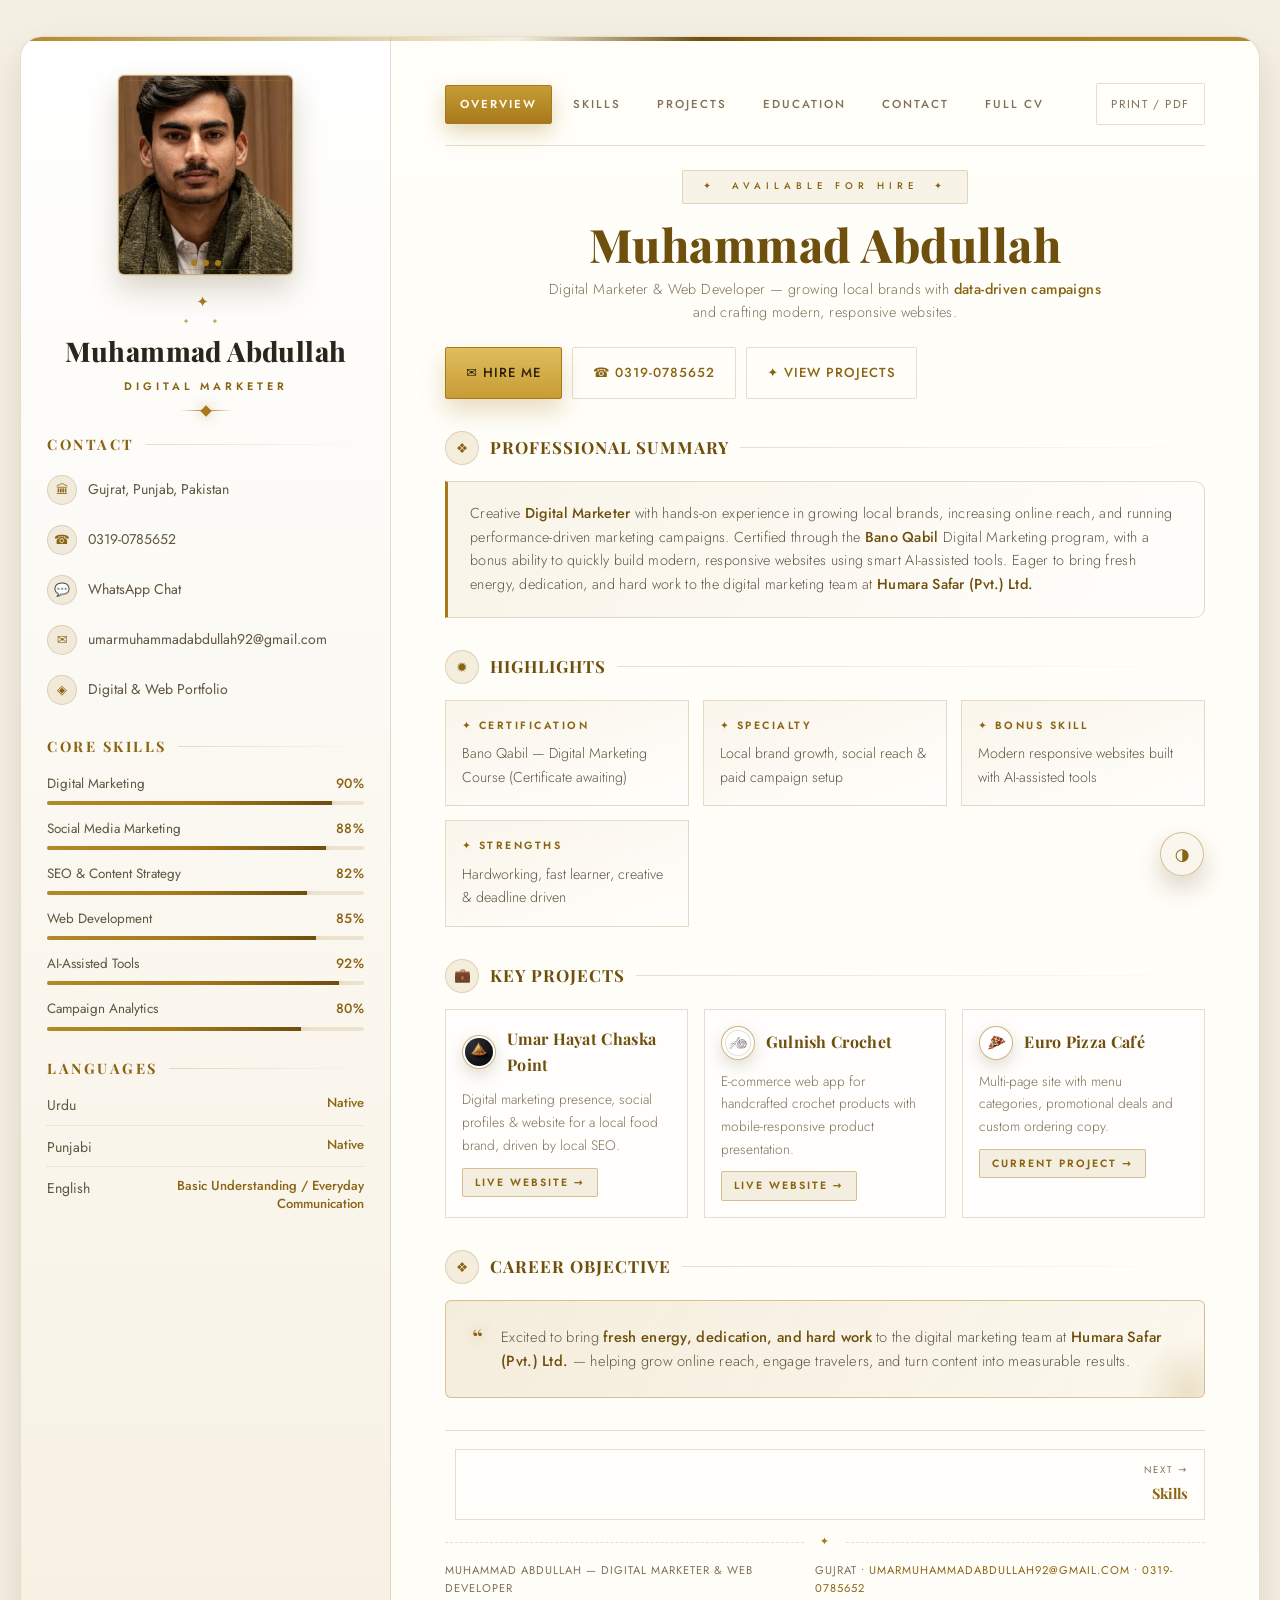
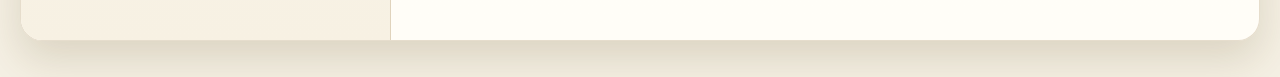
==== commit a357c28f: "feat: dark mode, PWA (manifest+offline SW), mobile UX, fix fonts on screen" ====
--- a/index.html
+++ b/index.html
@@ -3,11 +3,924 @@
 <head>
 <meta charset="UTF-8">
 <meta name="viewport" content="width=device-width, initial-scale=1.0">
-<title>Muhammad Abdullah — Muhammad Abdullah | Digital Marketer & Web Developer</title>
+<title>Muhammad Abdullah | Digital Marketer & Web Developer</title>
+<meta name="color-scheme" content="light dark">
+<meta name="theme-color" content="#a7791c">
+<link rel="manifest" href="manifest.webmanifest">
+<link rel="apple-touch-icon" href="icon-180.png">
+<script>try{var s=localStorage.getItem('cv-theme');if(!s&&window.matchMedia&&matchMedia('(prefers-color-scheme: dark)').matches)s='dark';if(s==='dark')document.documentElement.setAttribute('data-theme','dark')}catch(e){}</script>
 <meta name="description" content="Professional CV of Muhammad Abdullah — Digital Marketer & Web Developer from Gujrat, Pakistan.">
-<link rel="stylesheet" href="styles.css">
+<link rel="preload" href="abdullah-opt.webp" as="image" fetchpriority="high">
+<link rel="preload" href="fonts/jost-latin.woff2" as="font" type="font/woff2" crossorigin>
+<link rel="preload" href="fonts/playfair-latin.woff2" as="font" type="font/woff2" crossorigin>
+<style>
+@font-face {
+  font-family: 'Playfair Display';
+  font-style: normal;
+  font-weight: 500 800;
+  font-display: swap;
+  src: url('fonts/playfair-latin.woff2') format('woff2');
+}
+@font-face {
+  font-family: 'Playfair Display';
+  font-style: italic;
+  font-weight: 500;
+  font-display: swap;
+  src: url('fonts/playfair-italic-500.woff2') format('woff2');
+}
+@font-face {
+  font-family: 'Jost';
+  font-style: normal;
+  font-weight: 300 600;
+  font-display: swap;
+  src: url('fonts/jost-latin.woff2') format('woff2');
+}
+:root{
+  color-scheme: light;
+  --bg:#f5f0e4;
+  --paper:#fffdf7;
+  --panel:#ffffff;
+  --panel-2:#f7f1e3;
+  --ink:#2b241a;
+  --muted:#7d6f58;
+  --gold:#a7791c;
+  --gold-2:#8a6413;
+  --gold-3:#6f4f0e;
+  --gold-soft:rgba(167,121,28,.12);
+  --line:rgba(129,93,30,.2);
+  --shadow:0 18px 40px rgba(88,66,20,.16);
+  --radius:16px;
+  --serif:'Playfair Display',Georgia,serif;
+  --sans:'Jost',system-ui,-apple-system,'Segoe UI',sans-serif;
+}
+
+/* ---------- DARK MODE ---------- */
+[data-theme=dark]{
+  color-scheme: dark;
+  --bg:#11100c;
+  --paper:#1a1812;
+  --panel:#211c14;
+  --panel-2:#191610;
+  --ink:#efe7d6;
+  --muted:#a89c82;
+  --gold:#c79c35;
+  --gold-2:#e0bb4f;
+  --gold-3:#eacd77;
+  --gold-soft:rgba(199,156,53,.13);
+  --line:rgba(199,156,53,.22);
+  --shadow:0 24px 50px rgba(0,0,0,.5);
+}
+[data-theme=dark] .page{background:linear-gradient(180deg,#1c1912,var(--paper))}
+[data-theme=dark] aside{background:linear-gradient(180deg,var(--panel),var(--panel-2))}
+[data-theme=dark] .summary{background:linear-gradient(120deg,rgba(199,156,53,.1),rgba(255,255,255,.02));color:#d3c7ae}
+[data-theme=dark] .summary strong{color:var(--gold-3)}
+[data-theme=dark] .card,[data-theme=dark] .edu,[data-theme=dark] .contact-card,[data-theme=dark] .pagenav a{background:rgba(255,255,255,.04)}
+[data-theme=dark] .card:hover,[data-theme=dark] .edu:hover,[data-theme=dark] .contact-card:hover,[data-theme=dark] .pagenav a:hover{background:rgba(255,255,255,.07)}
+[data-theme=dark] .fact{background:linear-gradient(160deg,rgba(199,156,53,.09),rgba(255,255,255,.02))}
+[data-theme=dark] .fact:hover{background:rgba(255,255,255,.05)}
+[data-theme=dark] .goal{background:linear-gradient(120deg,rgba(199,156,53,.18),rgba(199,156,53,.05))}
+[data-theme=dark] .goal p{color:#d3c7ae}
+[data-theme=dark] .contact li,[data-theme=dark] .skill-top,[data-theme=dark] .fact .v,[data-theme=dark] .job ul,[data-theme=dark] .lang,[data-theme=dark] .goal p{color:#c9bda4}
+[data-theme=dark] .photo-frame{background:linear-gradient(160deg,#2a241a,#1e1912)}
+[data-theme=dark] .mob-bar{background:rgba(24,21,15,.95)}
+[data-theme=dark] .contact li:hover,[data-theme=dark] .topnav a:not(.active):hover{background:rgba(199,156,53,.14)}
+[data-theme=dark] .btn.ghost{color:var(--gold-2)}
+[data-theme=dark] .to-top{background:linear-gradient(180deg,#c79c35,#a7791c);color:#1c1710}
+[data-theme=dark] .edu-link:hover,[data-theme=dark] .proj-link:hover,[data-theme=dark] footer a:hover{color:var(--gold-2)}
+[data-theme=dark] .job::before{background:var(--paper);border-color:var(--gold)}
+[data-theme=dark] .photo-dot span{background:var(--gold)}
+[data-theme=dark] .proj-logo{background:#fff}
+
+/* ---------- THEME TOGGLE ---------- */
+.theme-btn{
+  position:fixed;right:18px;bottom:78px;z-index:60;
+  width:44px;height:44px;border-radius:50%;
+  border:1px solid rgba(167,121,28,.45);
+  background:rgba(250,246,237,.9);
+  color:#8a6413;font-size:1.05rem;line-height:1;cursor:pointer;
+  display:grid;place-items:center;
+  box-shadow:0 12px 26px rgba(88,66,20,.22);
+  backdrop-filter:blur(8px);-webkit-backdrop-filter:blur(8px);
+  transition:.25s;font-family:var(--sans);
+}
+.theme-btn:hover{transform:translateY(-3px);box-shadow:0 16px 34px rgba(88,66,20,.32)}
+[data-theme=dark] .theme-btn{background:rgba(33,28,20,.95);color:#e0bb4f;border-color:rgba(224,187,79,.4)}
+
+*{box-sizing:border-box;margin:0;padding:0}
+html{scroll-behavior:smooth}
+a,button{-webkit-tap-highlight-color:transparent;touch-action:manipulation}
+body{
+  font-family:var(--sans);
+  background:var(--bg);
+  color:var(--ink);
+  line-height:1.65;
+  -webkit-font-smoothing:antialiased;
+  padding:14px 8px 88px;
+  min-height:100vh;
+  overflow-x:hidden;
+}
+
+/* sticky quick-contact bar (phones) */
+.mob-bar{
+  position:fixed;left:0;right:0;bottom:0;z-index:70;
+  display:flex;gap:8px;
+  padding:10px 12px calc(10px + env(safe-area-inset-bottom,0px));
+  background:rgba(250,246,237,.97);
+  backdrop-filter:blur(10px);-webkit-backdrop-filter:blur(10px);
+  border-top:1px solid var(--line);
+  box-shadow:0 -10px 30px rgba(88,66,20,.12);
+}
+.mob-bar a,.mob-bar button{
+  flex:1;display:flex;align-items:center;justify-content:center;gap:6px;
+  min-height:46px;padding:0 10px;border-radius:9px;
+  font-family:var(--sans);font-size:.76rem;font-weight:600;
+  letter-spacing:.8px;text-transform:uppercase;
+  text-decoration:none;cursor:pointer;
+  border:1px solid rgba(167,121,28,.45);
+  background:rgba(167,121,28,.08);color:var(--gold-2);
+  transition:.2s;
+}
+.mob-bar a:first-child{
+  color:#2b1f07;
+  background:linear-gradient(180deg,#e0bd5e,#c79c35);
+  border-color:var(--gold);
+  box-shadow:0 10px 22px rgba(167,121,28,.3);
+}
+.mob-bar a:active,.mob-bar button:active{transform:scale(.97)}
+
+::selection{background:rgba(167,121,28,.28);color:#2b2010}
+::-webkit-scrollbar{width:10px}
+::-webkit-scrollbar-track{background:#efe8d8}
+::-webkit-scrollbar-thumb{
+  background:linear-gradient(180deg,#b08a2a,var(--gold));
+  border-radius:99px;border:2px solid #efe8d8;
+}
+
+.scroll-progress{
+  position:fixed;top:0;left:0;height:3px;width:0;
+  background:linear-gradient(90deg,#b08a2a,var(--gold-2),var(--gold-3));
+  box-shadow:0 0 10px rgba(167,121,28,.5);
+  z-index:99;transition:width .1s linear;
+}
+
+/* ---------------- MOBILE FIRST: .page single column ---------------- */
+.page{
+  max-width:100%;
+  margin:0 auto;
+  display:block;
+  background:linear-gradient(180deg, #fffef9, var(--paper));
+  border:1px solid var(--line);
+  border-radius:14px;
+  overflow:hidden;
+  box-shadow:var(--shadow);
+  position:relative;
+}
+.page::before{
+  content:"";position:absolute;inset:0 0 auto 0;height:4px;
+  background:linear-gradient(90deg, #b08a2a, var(--gold-soft) 40%, var(--gold-3) 55%, var(--gold) 70%, #b08a2a);
+  z-index:5;
+}
+
+/* ---------- MOBILE SIDEBAR (compact) ---------- */
+aside{
+  background:linear-gradient(180deg, var(--panel) 0%, var(--panel-2) 100%);
+  border-bottom:1px solid var(--line);
+  padding:26px 18px 22px;
+  position:relative;
+}
+
+.photo-wrap{width:120px;height:140px;margin:0 auto 16px}
+.photo-frame{
+  width:100%;height:100%;
+  border:1px solid rgba(167,121,28,.55);
+  border-radius:6px;
+  overflow:hidden;
+  position:relative;
+  background:linear-gradient(160deg, #f1e7d2, #e9dcbd);
+  box-shadow:0 14px 30px rgba(88,66,20,.22), 0 0 0 1px rgba(167,121,28,.1);
+}
+.photo-frame::before{
+  content:"";position:absolute;inset:4px;
+  border:1px solid rgba(167,121,28,.3);
+  border-radius:4px;pointer-events:none;z-index:2;
+}
+.photo-frame img{
+  width:100%;height:100%;object-fit:cover;object-position:top 12%;
+  filter:sepia(.1) contrast(1.01) brightness(1.02);
+}
+.photo-dot{
+  position:absolute;bottom:8px;left:50%;transform:translateX(-50%);
+  display:flex;gap:6px;z-index:4;
+}
+.photo-dot span{
+  width:6px;height:6px;border-radius:50%;
+  background:var(--gold);
+  box-shadow:0 0 8px rgba(167,121,28,.6);
+  animation:blink 4.5s ease-in-out infinite;
+}
+.photo-dot span:nth-child(2){animation-delay:.9s}
+.photo-dot span:nth-child(3){animation-delay:1.8s}
+@keyframes blink{0%,100%{opacity:.35}45%,60%{opacity:1}}
+
+.ornament{
+  text-align:center;color:var(--gold);letter-spacing:6px;
+  font-size:.95rem;line-height:1;margin:16px 0 4px;
+}
+.ornament::after{
+  content:"✦ ✦";display:block;font-size:.5rem;letter-spacing:10px;margin-top:7px;opacity:.7;
+}
+.side-name{
+  font-family:var(--serif);
+  text-align:center;
+  font-size:1.45rem;font-weight:800;
+  letter-spacing:.4px;
+}
+.side-name a{color:var(--ink);text-decoration:none}
+.side-role{
+  text-align:center;
+  color:var(--gold-2);
+  font-size:.68rem;font-weight:600;
+  text-transform:uppercase;letter-spacing:3.5px;
+  margin:4px 0 4px;
+}
+.rule{
+  width:52px;height:1px;margin:12px auto 18px;
+  background:linear-gradient(90deg, transparent, var(--gold), transparent);
+  position:relative;
+}
+.rule::after{
+  content:"";position:absolute;left:50%;top:-3.5px;
+  width:8px;height:8px;transform:translateX(-50%) rotate(45deg);
+  background:var(--gold);box-shadow:0 0 12px rgba(167,121,28,.5);
+}
+
+.side-block{margin-bottom:22px}
+.side-title{
+  font-family:var(--serif);
+  font-size:.9rem;font-weight:700;
+  color:var(--gold-2);
+  text-transform:uppercase;letter-spacing:2.5px;
+  display:flex;align-items:center;gap:11px;
+  margin-bottom:14px;
+}
+.side-title::after{
+  content:"";flex:1;height:1px;
+  background:linear-gradient(90deg, var(--line), transparent);
+}
+
+.contact li{
+  list-style:none;
+  display:flex;gap:11px;align-items:center;
+  font-size:.88rem;color:#5f5540;
+  margin-bottom:12px;
+  padding:4px 5px;margin-left:-5px;border-radius:8px;
+  transition:.2s;
+  word-break:break-word;
+}
+.contact li:hover{background:var(--gold-soft)}
+.contact a{color:inherit;text-decoration:none;transition:.2s}
+.contact a:hover{color:var(--gold-2)}
+.ic{
+  flex:0 0 30px;height:30px;
+  border-radius:50%;
+  display:grid;place-items:center;
+  background:var(--gold-soft);
+  border:1px solid var(--line);
+  color:var(--gold-2);
+  font-size:.8rem;
+  transition:.25s;
+}
+li:hover .ic,.card:hover .ic{box-shadow:0 0 14px rgba(167,121,28,.3);transform:scale(1.08)}
+
+.skill{margin-bottom:13px}
+.skill-top{
+  display:flex;justify-content:space-between;
+  font-size:.84rem;margin-bottom:6px;color:#5f5540;
+}
+.skill-top b{color:var(--gold-2);font-weight:500;letter-spacing:.5px}
+.bar{
+  height:4px;border-radius:99px;
+  background:rgba(167,121,28,.16);
+  overflow:hidden;position:relative;
+}
+.bar i{
+  display:block;height:100%;width:0;
+  background:linear-gradient(90deg, #b08a2a, var(--gold), var(--gold-3));
+  box-shadow:0 0 10px rgba(167,121,28,.45);
+  position:relative;
+  transition:width 1.4s cubic-bezier(.22,1,.36,1);
+}
+.bar i::after{
+  content:"";position:absolute;right:-3px;top:-4px;
+  width:0;height:0;
+  border-left:5px solid transparent;border-right:5px solid transparent;
+  border-top:7px solid var(--gold-3);
+}
+
+.chips{display:flex;flex-wrap:wrap;gap:8px}
+.chip{
+  font-size:.72rem;font-weight:400;letter-spacing:.6px;
+  padding:5px 11px;border-radius:2px;
+  background:rgba(167,121,28,.06);
+  border:1px solid var(--line);
+  color:#5f5540;
+  text-transform:uppercase;
+  transition:.2s;
+}
+.chip:hover{border-color:rgba(167,121,28,.55);color:var(--gold-2);transform:translateY(-2px)}
+.chip.hi{
+  background:var(--gold-soft);
+  border-color:rgba(167,121,28,.45);
+  color:#8a6413;
+}
+
+.langs{display:flex;flex-direction:column;gap:10px}
+.lang{
+  display:flex;justify-content:space-between;gap:8px;
+  font-size:.88rem;color:#5f5540;
+  padding-bottom:7px;
+  border-bottom:1px dotted rgba(167,121,28,.25);
+}
+.lang:last-child{border-bottom:none;padding-bottom:0}
+.lang b{
+  color:var(--gold-2);font-weight:500;text-align:right;
+  white-space:normal;line-height:1.4;
+  max-width:60%;font-size:.82rem;
+}
+
+/* ---------- MOBILE NAV (scrollable) ---------- */
+.topnav{
+  display:flex;flex-wrap:nowrap;overflow-x:auto;
+  gap:6px;align-items:center;
+  -webkit-overflow-scrolling:touch;
+  scrollbar-width:none;
+  padding:6px 2px 14px;
+  border-bottom:1px solid var(--line);
+  margin-bottom:24px;
+}
+.topnav::-webkit-scrollbar{display:none}
+.topnav a{
+  flex:0 0 auto;
+  font-size:.72rem;font-weight:500;letter-spacing:1.6px;
+  text-transform:uppercase;text-decoration:none;
+  color:var(--muted);
+  padding:9px 14px;
+  border:1px solid transparent;
+  border-radius:2px;
+  transition:.25s;
+  white-space:nowrap;
+}
+.topnav a:not(.active):hover{color:var(--gold-2);border-color:var(--line);background:rgba(167,121,28,.07)}
+.topnav a.active{
+  color:#fffaf0;
+  background:linear-gradient(180deg, #c79c35, var(--gold));
+  border-color:var(--gold);
+  font-weight:600;
+  box-shadow:0 8px 20px rgba(167,121,28,.3);
+}
+.topnav .nav-print{
+  flex:0 0 auto;
+  cursor:pointer;
+  font-family:var(--sans);
+  color:var(--muted);
+  font-size:.72rem;letter-spacing:1.6px;text-transform:uppercase;
+  padding:12px 14px;min-height:42px;background:transparent;border:1px solid var(--line);
+  border-radius:2px;transition:.25s;
+  white-space:nowrap;
+  display:inline-flex;align-items:center;
+}
+.topnav .nav-print:hover{color:var(--gold-2);background:var(--gold-soft);border-color:rgba(167,121,28,.5)}
+
+/* ---------- MAIN ---------- */
+main{padding:26px 16px 30px;position:relative}
+
+header{margin-bottom:26px;text-align:center;position:relative}
+.kicker{
+  display:inline-block;
+  font-size:.6rem;font-weight:500;
+  text-transform:uppercase;letter-spacing:3px;
+  color:var(--gold-2);
+  padding:7px 14px;
+  border:1px solid var(--line);
+  border-radius:2px;
+  background:rgba(167,121,28,.08);
+  margin-bottom:16px;
+}
+h1{
+  font-family:var(--serif);
+  font-size:clamp(1.7rem, 6vmax, 2.3rem);
+  font-weight:800;
+  line-height:1.08;
+  letter-spacing:.5px;
+  margin-bottom:8px;
+  color:var(--gold-3);
+}
+.headline{
+  font-size:.9rem;color:var(--muted);
+  font-weight:300;letter-spacing:.4px;
+  max-width:560px;margin:0 auto;
+}
+.headline b{color:var(--gold-2);font-weight:500}
+
+.actions{display:flex;gap:10px;flex-wrap:wrap;margin-top:22px}
+.actions .btn{flex:1 1 100%;justify-content:center}
+.btn{
+  display:inline-flex;align-items:center;gap:9px;
+  font-size:.82rem;font-weight:500;letter-spacing:1px;
+  text-transform:uppercase;
+  padding:14px 20px;min-height:48px;text-decoration:none;
+  transition:.25s;border-radius:2px;
+  cursor:pointer;font-family:var(--sans);
+}
+.btn.primary{
+  color:#2b1f07;
+  border:1px solid var(--gold);
+  background:linear-gradient(180deg, #e0bd5e, #c79c35);
+  box-shadow:0 12px 24px rgba(167,121,28,.25);
+}
+.btn.primary:hover{transform:translateY(-3px);box-shadow:0 16px 32px rgba(167,121,28,.4)}
+.btn.ghost{
+  color:var(--gold-2);
+  background:transparent;
+  border:1px solid var(--line);
+}
+.btn.ghost:hover{background:var(--gold-soft);border-color:rgba(167,121,28,.5);transform:translateY(-3px)}
+
+section{margin-bottom:28px}
+.sec-head{
+  display:flex;align-items:center;gap:11px;
+  margin-bottom:16px;
+}
+.sec-icon{
+  width:34px;height:34px;border-radius:50%;
+  display:grid;place-items:center;font-size:.85rem;
+  background:var(--gold-soft);
+  border:1px solid var(--line);
+  color:var(--gold-2);
+  flex:0 0 34px;
+}
+h2{
+  font-family:var(--serif);
+  font-size:1.05rem;font-weight:700;
+  letter-spacing:1px;
+  text-transform:uppercase;
+  color:var(--gold-3);
+}
+.sec-line{flex:1;height:1px;background:linear-gradient(90deg, var(--line), transparent)}
+
+.summary{
+  background:linear-gradient(120deg, rgba(167,121,28,.07), rgba(255,255,255,.5));
+  border:1px solid var(--line);
+  border-left:3px solid var(--gold);
+  border-radius:0 10px 10px 0;
+  padding:18px 16px;
+  font-size:.9rem;font-weight:300;letter-spacing:.3px;
+  color:#5f5540;
+}
+.summary strong{color:var(--gold-3);font-weight:500}
+
+.facts{display:grid;grid-template-columns:1fr;gap:12px}
+.fact{
+  background:linear-gradient(160deg, rgba(167,121,28,.06), rgba(255,255,255,.4));
+  border:1px solid var(--line);
+  padding:16px;
+  transition:.3s;position:relative;
+  overflow:hidden;
+}
+.fact::before{
+  content:"";position:absolute;left:0;top:0;bottom:0;width:2px;
+  background:linear-gradient(180deg, var(--gold), transparent);
+  opacity:0;transition:.3s;
+}
+.fact:hover{transform:translateY(-4px);border-color:rgba(167,121,28,.5);background:#fffdf6;box-shadow:0 14px 30px rgba(88,66,20,.12)}
+.fact:hover::before{opacity:1}
+.fact .k{
+  font-size:.66rem;font-weight:600;
+  text-transform:uppercase;letter-spacing:2.5px;
+  color:var(--gold-2);margin-bottom:8px;
+  display:flex;gap:8px;align-items:center;
+}
+.fact .v{font-size:.89rem;color:#5f5540;font-weight:300}
+
+.timeline{position:relative;padding-left:24px}
+.timeline::before{
+  content:"";position:absolute;left:6px;top:8px;bottom:8px;width:1px;
+  background:linear-gradient(180deg, var(--gold), var(--gold-soft), transparent);
+  opacity:.6;
+}
+.job{position:relative;margin-bottom:24px;transition:.25s}
+.job:last-child{margin-bottom:0}
+.job::before{
+  content:"";position:absolute;left:-24px;top:7px;
+  width:13px;height:13px;border-radius:50%;
+  background:#fffdf7;
+  border:2px solid var(--gold);
+  box-shadow:0 0 0 4px rgba(167,121,28,.12), 0 0 12px rgba(167,121,28,.4);
+  transition:.25s;
+}
+.job:hover::before{background:#c79c35;box-shadow:0 0 0 5px rgba(167,121,28,.18), 0 0 18px rgba(167,121,28,.6)}
+.job-head{display:flex;align-items:center;gap:12px;margin-bottom:3px}
+.job-head h3{margin-bottom:0}
+.proj-logo{
+  width:44px;height:44px;flex:0 0 44px;
+  object-fit:contain;border-radius:50%;
+  background:#fff;
+  border:1px solid rgba(167,121,28,.55);
+  padding:3px;
+  box-shadow:0 6px 16px rgba(88,66,20,.18);
+}
+.card .top .proj-logo{width:34px;height:34px;flex:0 0 34px;border-radius:50%;padding:2px}
+.job h3{
+  font-family:var(--serif);
+  font-size:1.05rem;font-weight:700;color:var(--gold-3);
+  letter-spacing:.3px;margin-bottom:3px;
+  transition:.2s;
+}
+.job:hover h3{color:var(--gold-2)}
+.job .meta{
+  display:flex;flex-wrap:wrap;gap:8px;align-items:center;
+  font-size:.76rem;color:var(--muted);
+  letter-spacing:1px;text-transform:uppercase;
+  margin-bottom:10px;
+}
+.tag{
+  font-size:.66rem;font-weight:600;
+  padding:3px 10px;border-radius:2px;
+  background:var(--gold-soft);
+  border:1px solid rgba(167,121,28,.4);
+  color:#8a6413;
+  text-transform:uppercase;letter-spacing:2px;
+}
+.job ul{padding-left:18px;color:#5f5540;font-size:.9rem;font-weight:300}
+.job li{margin-bottom:6px}
+.job li::marker{color:var(--gold)}
+
+.proj-link{
+  color:var(--gold-2);text-decoration:none;
+  border-bottom:1px solid rgba(167,121,28,.35);
+  text-transform:none;letter-spacing:.5px;
+  transition:.2s;
+  word-break:break-all;overflow-wrap:anywhere;
+}
+.proj-link:hover{color:var(--gold-3);border-color:var(--gold)}
+.proj-social{
+  display:flex;gap:10px;align-items:center;flex-wrap:wrap;
+  font-size:.8rem;letter-spacing:.8px;
+  color:var(--muted);margin:-4px 0 12px;
+}
+.proj-social a{
+  color:var(--gold-2);text-decoration:none;
+  border-bottom:1px dotted rgba(167,121,28,.5);
+  transition:.2s;
+}
+.proj-social a:hover{color:var(--gold-3);border-color:var(--gold)}
+.tag.current{
+  background:rgba(52,211,153,.12);
+  border-color:rgba(16,150,105,.4);
+  color:#0f8a61;
+}
+
+.cards{display:grid;grid-template-columns:1fr;gap:12px}
+.card{
+  background:rgba(255,255,255,.6);
+  border:1px solid var(--line);
+  padding:16px;
+  transition:.3s;
+  position:relative;overflow:hidden;
+  color:inherit;
+}
+.card::before{
+  content:"";position:absolute;left:0;top:0;width:0;height:2px;
+  background:linear-gradient(90deg, var(--gold-2), transparent);
+  transition:.4s;
+}
+.card:hover{transform:translateY(-5px);border-color:rgba(167,121,28,.5);background:#fffdf6;box-shadow:0 16px 34px rgba(88,66,20,.14)}
+.card:hover::before{width:100%}
+.card .top{display:flex;align-items:center;gap:11px;margin-bottom:10px}
+.card .top .ic{width:34px;height:34px;flex-basis:34px;font-size:.78rem}
+.card h4{font-family:var(--serif);font-size:1rem;font-weight:700;color:var(--gold-3);letter-spacing:.3px}
+.card p{font-size:.86rem;color:var(--muted);font-weight:300}
+.card .status{
+  display:inline-block;margin-top:11px;
+  font-size:.66rem;font-weight:600;letter-spacing:2px;
+  text-transform:uppercase;color:var(--gold-2);
+  background:var(--gold-soft);
+  border:1px solid rgba(167,121,28,.4);
+  padding:5px 12px;border-radius:2px;
+}
+
+.goal{
+  background:linear-gradient(120deg, rgba(167,121,28,.12), rgba(167,121,28,.04));
+  border:1px solid rgba(167,121,28,.4);
+  padding:20px 16px;
+  display:flex;flex-direction:column;gap:10px;align-items:flex-start;
+  border-radius:6px;
+  position:relative;overflow:hidden;
+}
+.goal::before{
+  content:"";position:absolute;width:110px;height:110px;right:-40px;bottom:-50px;
+  background:radial-gradient(circle, rgba(167,121,28,.18), transparent 70%);
+}
+.goal .big{
+  font-family:var(--serif);
+  font-size:1.4rem;line-height:1;
+  color:var(--gold-2);
+  text-shadow:0 0 14px rgba(167,121,28,.4);
+}
+.goal p{font-size:.92rem;font-weight:300;color:#5f5540;letter-spacing:.3px;position:relative}
+.goal p b{color:var(--gold-3);font-weight:500}
+
+.edu-list{display:flex;flex-direction:column;gap:12px}
+.edu{
+  display:flex;flex-direction:column;gap:10px;
+  background:rgba(255,255,255,.6);
+  border:1px solid var(--line);
+  padding:16px;
+  transition:.3s;position:relative;overflow:hidden;
+}
+.edu::before{
+  content:"";position:absolute;left:0;top:0;bottom:0;width:2px;
+  background:linear-gradient(180deg, var(--gold), transparent);
+  opacity:0;transition:.3s;
+}
+.edu:hover{transform:translateY(-4px);border-color:rgba(167,121,28,.5);background:#fffdf6;box-shadow:0 14px 30px rgba(88,66,20,.12)}
+.edu:hover::before{opacity:1}
+.edu h3{
+  font-family:var(--serif);
+  font-size:1rem;font-weight:700;color:var(--gold-3);
+  letter-spacing:.3px;margin-bottom:4px;
+}
+.edu-school{font-size:.84rem;color:var(--muted);font-weight:300;letter-spacing:.4px}
+.edu-side{
+  display:flex;flex-direction:row;align-items:center;gap:10px;flex-wrap:wrap;
+  flex-shrink:0;text-align:left;
+}
+.edu-year{font-size:.68rem;letter-spacing:1.5px;text-transform:uppercase;color:var(--muted)}
+.tag.pending{
+  background:rgba(251,191,36,.14);
+  border-color:rgba(201,145,0,.4);
+  color:#8a6406;
+}
+.edu-links{display:flex;gap:12px;flex-wrap:wrap;margin-top:8px}
+.edu-link{
+  font-size:.74rem;font-weight:500;letter-spacing:1.2px;
+  text-transform:uppercase;text-decoration:none;
+  color:var(--gold-2);
+  border-bottom:1px solid rgba(167,121,28,.4);
+  padding-bottom:2px;
+  display:inline-block;margin-top:8px;
+  transition:.2s;
+}
+.edu-links .edu-link{margin-top:0}
+.edu-link:hover{color:var(--gold-3);border-color:var(--gold);letter-spacing:1.6px}
+
+/* ---------- CONTACT PAGE ---------- */
+.contact-grid{display:grid;grid-template-columns:1fr;gap:12px}
+.contact-card{
+  background:rgba(255,255,255,.6);
+  border:1px solid var(--line);
+  padding:20px 16px;
+  text-align:center;
+  transition:.3s;
+  text-decoration:none;
+  display:block;
+  position:relative;overflow:hidden;
+}
+.contact-card:hover{transform:translateY(-5px);border-color:rgba(167,121,28,.5);background:#fffdf6;box-shadow:0 16px 34px rgba(88,66,20,.14)}
+.contact-card .big-ic{
+  width:48px;height:48px;margin:0 auto 12px;
+  border-radius:50%;
+  display:grid;place-items:center;
+  background:var(--gold-soft);
+  border:1px solid var(--line);
+  color:var(--gold-2);
+  font-size:1.2rem;
+  transition:.3s;
+}
+.contact-card:hover .big-ic{transform:scale(1.1) rotate(6deg);box-shadow:0 0 20px rgba(167,121,28,.35)}
+.contact-card h4{
+  font-family:var(--serif);
+  font-size:.82rem;font-weight:700;
+  text-transform:uppercase;letter-spacing:2.5px;
+  color:var(--muted);margin-bottom:7px;
+}
+.contact-card p{font-size:.95rem;color:var(--gold-3);font-weight:500;word-break:break-word}
+
+/* ---------- PAGE NAV ---------- */
+.pagenav{
+  display:flex;justify-content:space-between;gap:10px;
+  margin-top:4px;
+  padding-top:18px;
+  border-top:1px solid var(--line);
+}
+.pagenav a{
+  display:flex;flex-direction:column;gap:3px;
+  text-decoration:none;
+  padding:12px;
+  border:1px solid var(--line);
+  background:rgba(255,255,255,.4);
+  transition:.25s;
+  min-width:0;flex:1;
+}
+.pagenav a:hover{border-color:rgba(167,121,28,.5);background:#fffdf6;transform:translateY(-3px)}
+.pagenav a.next{text-align:right;align-items:flex-end}
+.pagenav a.prev:hover{transform:translate(-3px,-3px)}
+.pagenav a.next:hover{transform:translate(3px,-3px)}
+.pagenav .dir{font-size:.6rem;letter-spacing:2px;text-transform:uppercase;color:var(--muted)}
+.pagenav .name{font-family:var(--serif);font-size:.9rem;font-weight:700;color:var(--gold-2)}
+
+footer{
+  margin-top:22px;padding-top:18px;
+  border-top:1px dashed var(--line);
+  text-align:center;
+  font-size:.7rem;color:var(--muted);letter-spacing:1px;text-transform:uppercase;
+  position:relative;
+}
+footer::before{
+  content:"✦";position:absolute;top:-11px;left:50%;transform:translateX(-50%);
+  background:var(--paper);
+  padding:0 14px;color:var(--gold);
+}
+footer .f-row{
+  display:flex;flex-direction:column;gap:6px;
+  text-align:center;
+}
+footer a{color:var(--gold-2);text-decoration:none;transition:.2s}
+footer a:hover{color:var(--gold-3)}
+
+/* ---------- BACK TO TOP ---------- */
+.to-top{
+  position:fixed;bottom:18px;right:18px;
+  width:46px;height:46px;border-radius:50%;
+  border:1px solid var(--gold);
+  background:linear-gradient(180deg, #e0bd5e, #c79c35);
+  color:#2b1f07;font-size:1rem;cursor:pointer;
+  opacity:0;visibility:hidden;transform:translateY(14px);
+  transition:.3s;z-index:60;
+  box-shadow:0 12px 28px rgba(167,121,28,.3);
+  font-family:var(--sans);
+}
+.to-top.show{opacity:1;visibility:visible;transform:none}
+.to-top:hover{transform:translateY(-4px);box-shadow:0 18px 40px rgba(167,121,28,.45)}
+
+/* ================= PROGRESSIVE ENHANCEMENT ================= */
+
+/* ---- tablets ---- */
+@media(min-width:640px){
+  body{padding:24px 14px}
+  .actions{flex-wrap:wrap}
+  .actions .btn{flex:0 0 auto}
+  .facts,.cards,.contact-grid{grid-template-columns:repeat(auto-fit,minmax(210px,1fr));gap:14px}
+  .edu{flex-direction:row;justify-content:space-between;gap:16px;padding:18px 20px}
+  .edu-side{flex-direction:column;align-items:flex-end;text-align:right}
+  .goal{flex-direction:row;gap:18px;align-items:flex-start;padding:24px 26px}
+  .goal .big{font-size:1.6rem}
+  .summary{padding:20px 22px}
+  .pagenav a{padding:13px 16px}
+  footer .f-row{flex-direction:row;text-align:left}
+}
+
+/* ---- laptops: two-column layout ---- */
+@media(min-width:900px){
+  body{padding:30px 18px}
+  .page{
+    display:grid;
+    grid-template-columns:340px minmax(0,1fr);
+    border-radius:22px;
+    max-width:1100px;
+  }
+  aside{
+    border-bottom:none;
+    border-right:1px solid var(--line);
+    padding:38px 26px 32px;
+  }
+  .photo-wrap{width:160px;height:185px;margin:0 auto 20px}
+  .side-name{font-size:1.55rem}
+  .side-role{letter-spacing:4px}
+  .rule{margin:14px auto 22px}
+  .side-block{margin-bottom:26px}
+  main{padding:38px 40px 38px}
+  header{margin-bottom:32px}
+  h1{font-size:clamp(2rem, 4vw, 2.7rem)}
+  .topnav{flex-wrap:wrap;overflow-x:visible;padding:0 0 20px;gap:6px;border-bottom:1px solid var(--line)}
+  .topnav a{letter-spacing:2px}
+  .topnav .nav-print{margin-left:auto}
+  body{padding-bottom:30px}
+  .mob-bar{display:none}
+  section{margin-bottom:32px}
+  .theme-btn{bottom:24px;right:76px}
+  .cards{grid-template-columns:repeat(auto-fit,minmax(230px,1fr));gap:16px}
+  .facts{grid-template-columns:repeat(auto-fit,minmax(200px,1fr));gap:14px}
+  .contact-grid{grid-template-columns:repeat(auto-fit,minmax(210px,1fr));gap:16px}
+  .footer .f-row{gap:12px}
+}
+
+/* ---- large laptops ---- */
+@media(min-width:1200px){
+  body{padding:36px 20px}
+  .page{max-width:1280px;grid-template-columns:370px minmax(0,1fr)}
+  .photo-wrap{width:175px;height:200px}
+  .side-name{font-size:1.7rem}
+  main{padding:46px 54px 42px}
+  .kicker{padding:8px 20px;letter-spacing:5px}
+  h1{font-size:clamp(2.2rem, 3.6vw, 3rem)}
+}
+
+/* ---- ultrawide ---- */
+@media(min-width:1600px){
+  body{padding:44px 26px}
+  .page{max-width:1400px}
+  .photo-wrap{width:185px;height:212px}
+  main{padding:52px 64px 46px}
+}
+
+/* ---- reduced motion ---- */
+@media (prefers-reduced-motion: reduce){
+  *,*::before,*::after{transition-duration:.01ms !important;animation-duration:.01ms !important}
+}
+
+/* ---- print ---- */
+@media print{
+  body{background:#fff;color:#222;padding:0}
+  body::before,body::after,.scroll-progress{display:none}
+  .page{box-shadow:none;border:1px solid #c9a227;border-radius:0;display:grid;grid-template-columns:300px 1fr;max-width:100%}
+  .btn,.topnav,.pagenav,.to-top,.mob-bar,.theme-btn{display:none}
+  aside{background:#f7f3e8}
+  :root{
+    --text:#22201a;--muted:#6f664f;
+    --line:rgba(129,93,30,.3);--panel:#f7f1e2;--panel-2:#f1e9d4;
+    --gold:#a8851f;--gold-2:#8a6d1f;--gold-3:#6f5813;
+  }
+  h1,.side-name,.job h3,.card h4,h2{color:#1c1810}
+  .photo-wrap{width:150px;height:175px}
+  .card,.fact,.summary,.goal,.edu{break-inside:avoid}
+}
+
+/* ================= EXTRA MOBILE COMPRESSION ================= */
+@media(max-width:900px){
+
+  .page{border-radius:12px}
+
+  /* professional compact header card */
+  aside{
+    display:grid;
+    grid-template-columns:92px 1fr;
+    column-gap:14px;row-gap:4px;
+    padding:18px 16px;
+    border-bottom:1px solid var(--line);
+  }
+  .ornament{display:none}
+  .photo-wrap{grid-column:1;grid-row:1 / span 5;width:92px;height:112px;margin:0;
+    box-shadow:0 10px 24px rgba(88,66,20,.2);border-radius:8px;overflow:hidden}
+  .photo-frame{border-radius:8px}
+  .photo-frame::before{inset:3px;display:none}
+  .photo-dot{display:none}
+  .side-name{grid-column:2;grid-row:1;text-align:left;font-size:1.3rem;letter-spacing:.2px;line-height:1.1;margin-top:6px}
+  .side-role{grid-column:2;grid-row:2;text-align:left;font-size:.6rem;letter-spacing:2.6px;margin:2px 0 0}
+  .rule{grid-column:2;grid-row:3;width:44px;margin:6px 0 0}
+  .rule::after{display:none}
+
+  /* contact: one clean tight list under header */
+  .block-contact{grid-column:1 / -1;margin:14px 0 4px;padding-top:12px;border-top:1px solid var(--line)}
+  .block-contact .side-title{display:none}
+  .contact{display:flex;flex-wrap:wrap;gap:2px 0}
+  .contact li{font-size:.84rem;margin:0;padding:3px 0;width:100%;align-items:center}
+  .ic{flex-basis:24px;width:24px;height:24px;font-size:.7rem}
+
+  /* skill bars: declutter phones (shown on Skills page + desktop) */
+  .block-skills{display:none}
+
+  /* languages: single muted line */
+  .block-langs{grid-column:1 / -1;margin:8px 0 0}
+  .block-langs .side-title{display:none}
+  .langs{flex-direction:row;flex-wrap:wrap;gap:4px 14px}
+  .lang{border:none;padding:0;font-size:.8rem;color:#7d6f58;justify-content:flex-start;gap:6px}
+  .lang b{max-width:none;font-size:.8rem}
+  .lang:not(:last-child)::after{content:"·";margin-left:8px;color:var(--gold);opacity:.6}
+
+  /* roomy, clear main content */
+  main{padding:24px 16px 26px}
+  section{margin-bottom:26px}
+  h1{font-size:clamp(1.7rem, 6vmax, 2.2rem)}
+  .kicker{letter-spacing:2.6px}
+
+  /* fixed controls sit above the sticky contact bar */
+  .to-top{bottom:86px;right:14px;width:46px;height:46px}
+  .theme-btn{bottom:86px;right:70px;width:46px;height:46px}
+
+  /* comfortable tap targets on links/cards */
+  .edu-link{padding:8px 2px}
+  .topnav a{padding:11px 15px}
+  .fact .k,.card .top{gap:8px}
+  .contact li{min-height:36px}
+  .pagenav a{padding:14px 12px}
+}
+
+</style>
 </head>
 <body>
+<button id="themeBtn" class="theme-btn" aria-label="Toggle dark mode" title="Toggle dark mode">&#9681;</button>
+
 
 <div class="scroll-progress" id="scrollProgress"></div>
 <button class="to-top" id="toTop" aria-label="Back to top">&#9650;</button>
@@ -227,5 +1140,19 @@
 })();
 </script>
 
+
+<script>
+(function(){
+  function cur(){try{var s=localStorage.getItem('cv-theme');if(s)return s}catch(e){}return window.matchMedia&&matchMedia('(prefers-color-scheme: dark)').matches?'dark':'light'}
+  var t=cur();
+  document.documentElement.setAttribute('data-theme',t);
+  var meta=document.querySelector('meta[name="theme-color"]');
+  function sync(){if(meta)meta.setAttribute('content',t==='dark'?'#11100c':'#a7791c')}
+  sync();
+  var btn=document.getElementById('themeBtn');
+  if(btn)btn.addEventListener('click',function(){t=t==='dark'?'light':'dark';document.documentElement.setAttribute('data-theme',t);sync();try{localStorage.setItem('cv-theme',t)}catch(e){}});
+  if('serviceWorker' in navigator&&location.protocol==='https:')addEventListener('load',function(){navigator.serviceWorker.register('sw.js').catch(function(){})});
+})();
+</script>
 </body>
 </html>
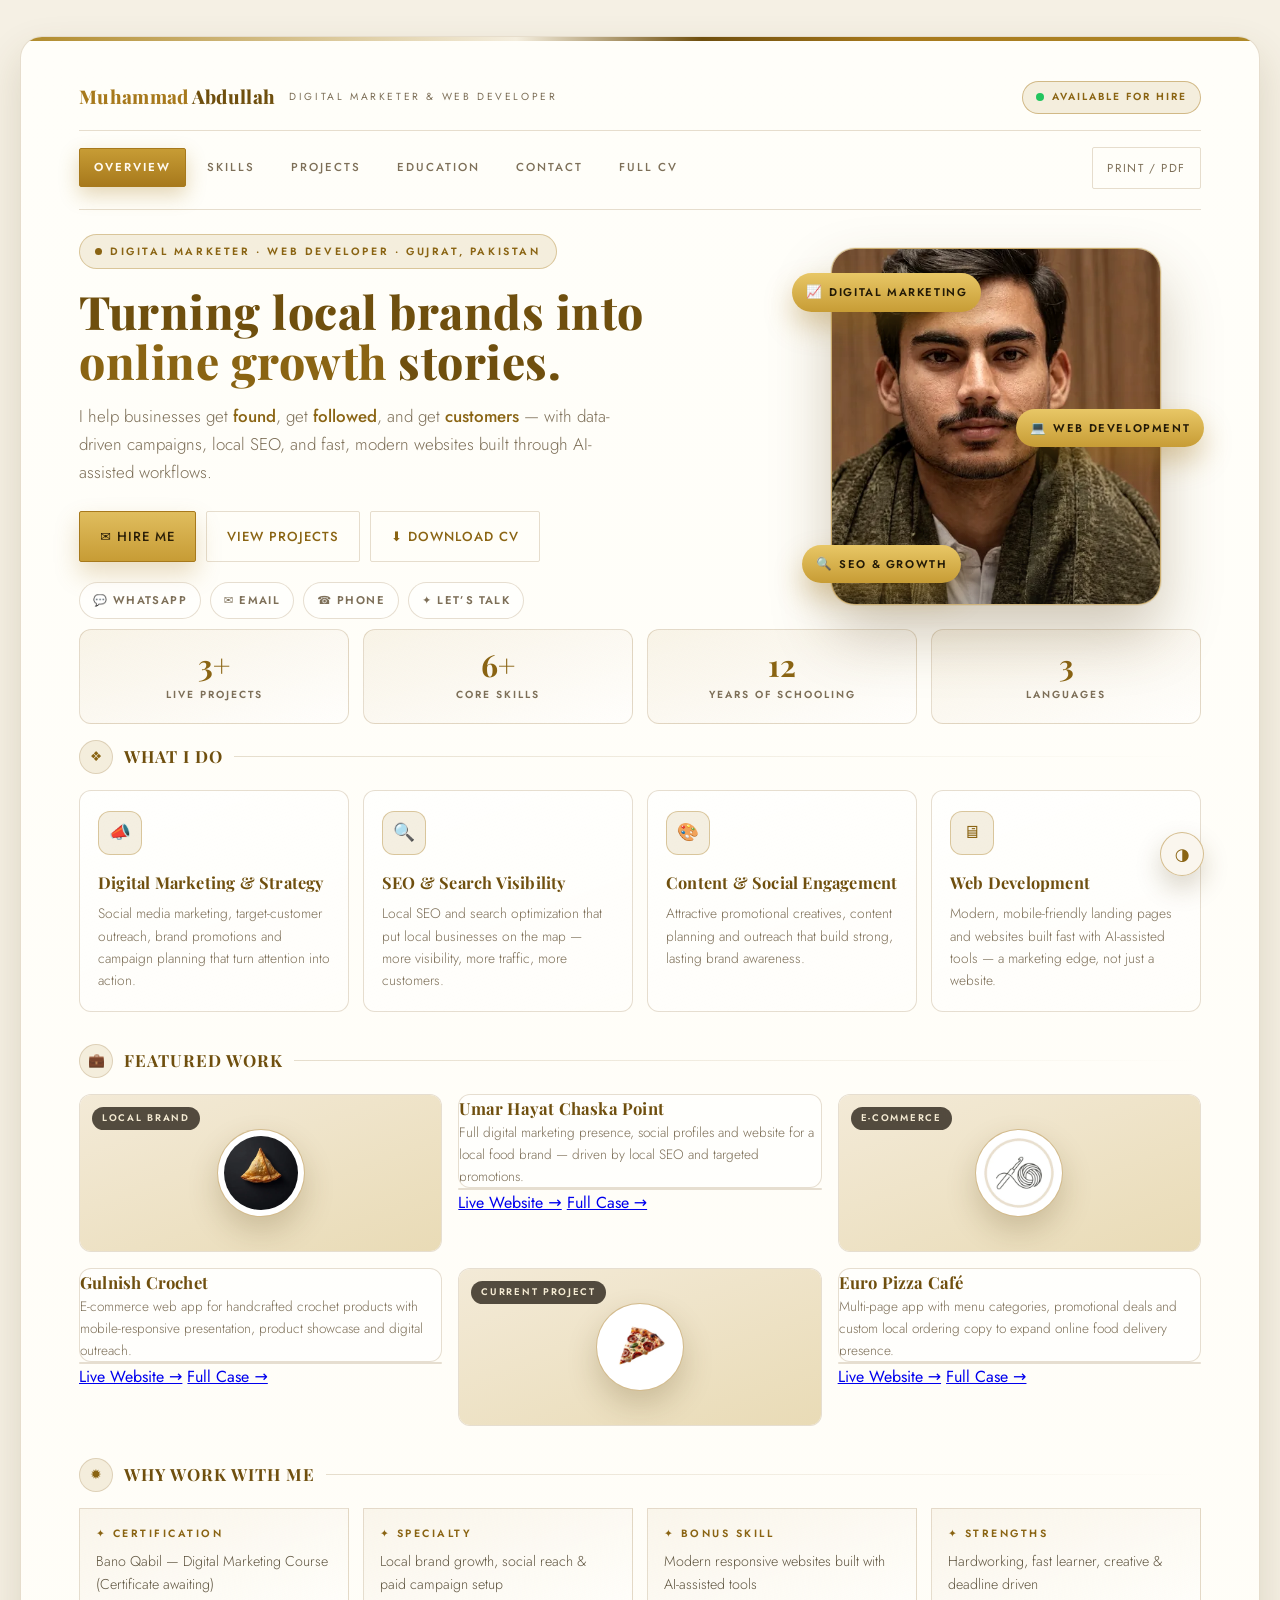
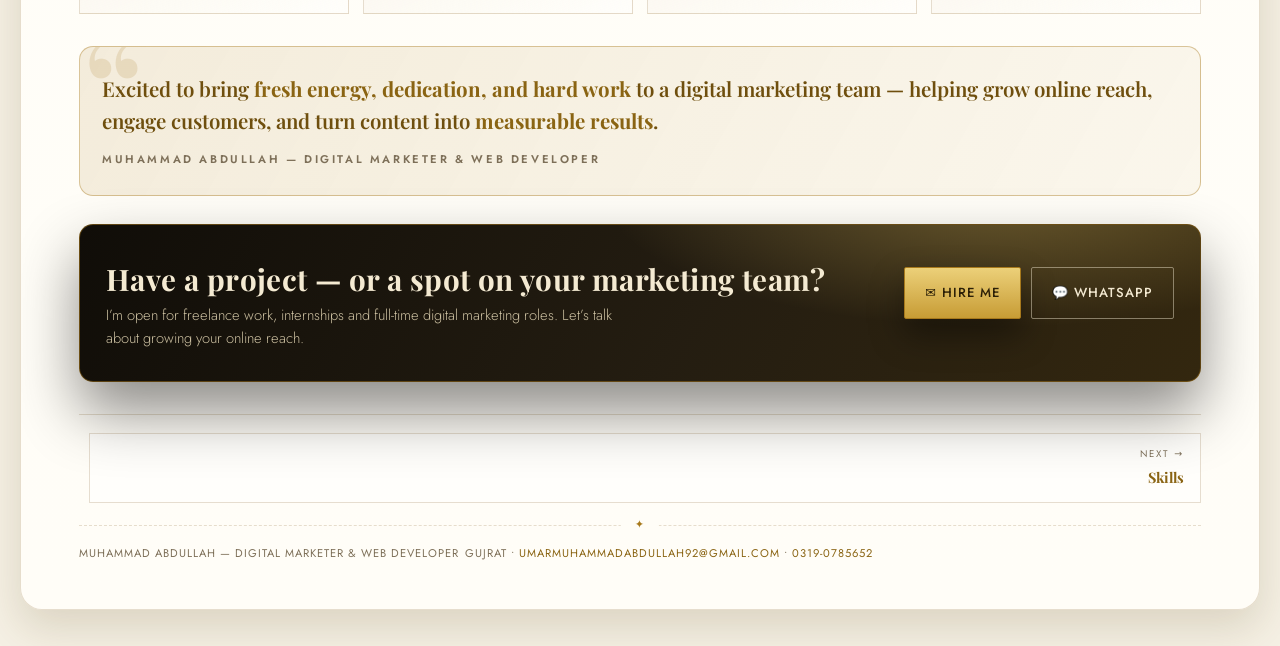
==== commit 3175b456: "feat: convert to professional portfolio landing (hero, stats, services, featured work, mission, CTA)" ====
--- a/index.html
+++ b/index.html
@@ -3,13 +3,13 @@
 <head>
 <meta charset="UTF-8">
 <meta name="viewport" content="width=device-width, initial-scale=1.0">
-<title>Muhammad Abdullah | Digital Marketer & Web Developer</title>
+<title>Muhammad Abdullah | Digital Marketer &amp; Web Developer</title>
 <meta name="color-scheme" content="light dark">
 <meta name="theme-color" content="#a7791c">
 <link rel="manifest" href="manifest.webmanifest">
 <link rel="apple-touch-icon" href="icon-180.png">
 <script>try{var s=localStorage.getItem('cv-theme');if(!s&&window.matchMedia&&matchMedia('(prefers-color-scheme: dark)').matches)s='dark';if(s==='dark')document.documentElement.setAttribute('data-theme','dark')}catch(e){}</script>
-<meta name="description" content="Professional CV of Muhammad Abdullah — Digital Marketer & Web Developer from Gujrat, Pakistan.">
+<meta name="description" content="Portfolio of Muhammad Abdullah — Digital Marketer &amp; Web Developer from Gujrat, Pakistan. Data-driven marketing, local SEO and fast modern websites for local brands.">
 <link rel="preload" href="abdullah-opt.webp" as="image" fetchpriority="high">
 <link rel="preload" href="fonts/jost-latin.woff2" as="font" type="font/woff2" crossorigin>
 <link rel="preload" href="fonts/playfair-latin.woff2" as="font" type="font/woff2" crossorigin>
@@ -105,6 +105,53 @@
 }
 .theme-btn:hover{transform:translateY(-3px);box-shadow:0 16px 34px rgba(88,66,20,.32)}
 [data-theme=dark] .theme-btn{background:rgba(33,28,20,.95);color:#e0bb4f;border-color:rgba(224,187,79,.4)}
+
+/* ---------- MOBILE PAGE NAV (arrows + tabs above contact bar) ---------- */
+.mob-nav{
+  position:fixed;left:0;right:0;bottom:68px;z-index:65;
+  display:flex;align-items:center;gap:6px;
+  padding:6px 10px calc(6px + env(safe-area-inset-bottom,0px));
+  pointer-events:none;
+}
+.mob-nav>*{pointer-events:auto}
+.mob-nav .mnav-arrow{
+  flex:0 0 40px;height:40px;border-radius:50%;
+  border:1px solid rgba(167,121,28,.5);
+  background:rgba(250,246,237,.94);
+  color:var(--gold-2);font-size:1rem;cursor:pointer;
+  display:grid;place-items:center;transition:.2s;
+  backdrop-filter:blur(8px);-webkit-backdrop-filter:blur(8px);
+  box-shadow:0 8px 18px rgba(88,66,20,.15);
+  font-family:var(--sans);
+}
+.mob-nav .mnav-arrow:active{transform:scale(.94)}
+.mob-nav .mnav-arrow:disabled{opacity:.35;pointer-events:none}
+.mob-nav .mnav-pages{
+  flex:1;display:flex;gap:5px;overflow-x:auto;
+  scrollbar-width:none;-webkit-overflow-scrolling:touch;
+  padding:3px 2px;mask-image:linear-gradient(90deg,#000 92%,transparent);
+}
+.mob-nav .mnav-pages::-webkit-scrollbar{display:none}
+.mob-nav .mnav-p{
+  flex:1 0 auto;
+  font-size:.68rem;font-weight:600;letter-spacing:1px;
+  text-transform:uppercase;text-decoration:none;
+  color:var(--muted);padding:10px 12px;text-align:center;
+  border-radius:9px;border:1px solid transparent;white-space:nowrap;
+  background:rgba(255,255,255,.7);
+  backdrop-filter:blur(6px);-webkit-backdrop-filter:blur(6px);
+  box-shadow:0 6px 14px rgba(88,66,20,.1);
+  transition:.2s;
+}
+[data-theme=dark] .mob-nav .mnav-p{background:rgba(33,28,20,.9);color:var(--muted)}
+.mob-nav .mnav-p.active{
+  color:#2b1f07;
+  background:linear-gradient(180deg,#e0bd5e,#c79c35);
+  border-color:var(--gold);
+  box-shadow:0 8px 18px rgba(167,121,28,.28);
+}
+[data-theme=dark] .mob-nav .mnav-p.active{color:#1c1710}
+[data-theme=dark] .mob-nav .mnav-arrow{background:rgba(33,28,20,.95);color:#e0bb4f;border-color:rgba(224,187,79,.4)}
 
 *{box-sizing:border-box;margin:0;padding:0}
 html{scroll-behavior:smooth}
@@ -807,6 +854,7 @@
   .topnav .nav-print{margin-left:auto}
   body{padding-bottom:30px}
   .mob-bar{display:none}
+  .mob-nav{display:none}
   section{margin-bottom:32px}
   .theme-btn{bottom:24px;right:76px}
   .cards{grid-template-columns:repeat(auto-fit,minmax(230px,1fr));gap:16px}
@@ -844,7 +892,7 @@
   body{background:#fff;color:#222;padding:0}
   body::before,body::after,.scroll-progress{display:none}
   .page{box-shadow:none;border:1px solid #c9a227;border-radius:0;display:grid;grid-template-columns:300px 1fr;max-width:100%}
-  .btn,.topnav,.pagenav,.to-top,.mob-bar,.theme-btn{display:none}
+  .btn,.topnav,.pagenav,.to-top,.mob-bar,.mob-nav,.theme-btn{display:none}
   aside{background:#f7f3e8}
   :root{
     --text:#22201a;--muted:#6f664f;
@@ -904,9 +952,10 @@
   h1{font-size:clamp(1.7rem, 6vmax, 2.2rem)}
   .kicker{letter-spacing:2.6px}
 
-  /* fixed controls sit above the sticky contact bar */
-  .to-top{bottom:86px;right:14px;width:46px;height:46px}
-  .theme-btn{bottom:86px;right:70px;width:46px;height:46px}
+  /* fixed controls sit above the sticky contact bar + page nav */
+  body{padding-bottom:158px}
+  .to-top{bottom:132px;right:14px;width:46px;height:46px}
+  .theme-btn{bottom:132px;right:70px;width:46px;height:46px}
 
   /* comfortable tap targets on links/cards */
   .edu-link{padding:8px 2px}
@@ -916,11 +965,183 @@
   .pagenav a{padding:14px 12px}
 }
 
+/* ================= PROFESSIONAL PORTFOLIO ================= */
+/* full-width landing layout (no sidebar) on desktop */
+.page.portfolio{display:block;max-width:100%}
+.page.portfolio aside{display:none}
+@media(min-width:900px){
+  .page.portfolio{display:block}
+  .page.portfolio main{padding:34px 40px 42px}
+}
+@media(min-width:1200px){.page.portfolio main{padding:44px 58px 46px}}
+
+/* reveal animation base (pages use .reveal + .in via JS) */
+.reveal{opacity:0;transform:translateY(24px);transition:opacity .75s ease,transform .75s ease}
+.reveal.in{opacity:1;transform:none}
+@media(prefers-reduced-motion:reduce){.reveal{opacity:1;transform:none;transition:none}}
+
+/* brand bar above nav */
+.brandbar{display:flex;align-items:center;gap:14px;flex-wrap:wrap;padding:0 0 16px;border-bottom:1px solid var(--line);margin-bottom:16px}
+.brand{font-family:var(--serif);font-weight:800;font-size:1.18rem;letter-spacing:.3px;color:var(--gold);text-decoration:none;line-height:1}
+.brand span{color:var(--gold-3)}
+.brand-role{font-size:.64rem;letter-spacing:2.6px;text-transform:uppercase;color:var(--muted)}
+.avail{
+  margin-left:auto;display:inline-flex;align-items:center;gap:8px;
+  font-size:.64rem;font-weight:600;letter-spacing:2px;text-transform:uppercase;
+  color:var(--gold-2);border:1px solid rgba(167,121,28,.45);
+  background:var(--gold-soft);padding:7px 13px;border-radius:99px;
+}
+.avail .dot{width:8px;height:8px;border-radius:50%;background:#22c55e;animation:pulse 2.2s infinite}
+@keyframes pulse{0%{box-shadow:0 0 0 0 rgba(34,197,94,.5)}70%{box-shadow:0 0 0 9px rgba(34,197,94,0)}100%{box-shadow:0 0 0 0 rgba(34,197,94,0)}}
+
+/* hero */
+.hero{display:grid;gap:30px;align-items:center;margin-bottom:10px}
+.hero-badge{
+  display:inline-flex;align-items:center;gap:8px;
+  font-size:.66rem;font-weight:600;letter-spacing:2.6px;text-transform:uppercase;
+  color:var(--gold-2);background:var(--gold-soft);
+  border:1px solid rgba(167,121,28,.35);padding:8px 15px;border-radius:99px;margin-bottom:18px;
+}
+.hero-badge .hdot{width:7px;height:7px;border-radius:50%;background:var(--gold-2)}
+.hero h1{max-width:640px;margin-bottom:16px;color:var(--gold-3)}
+.hero h1 .accent{color:var(--gold-2);position:relative;white-space:nowrap}
+.hero h1 .accent::after{content:"";position:absolute;left:0;right:0;bottom:2px;height:6px;background:rgba(167,121,28,.22);border-radius:99px;z-index:-1}
+.hero-sub{font-size:clamp(.95rem,1.6vmax,1.06rem);color:var(--muted);font-weight:300;max-width:560px;margin-bottom:24px;line-height:1.65}
+.hero-sub b{color:var(--gold-2);font-weight:500}
+.hero-cta{display:flex;gap:10px;flex-wrap:wrap;margin-bottom:20px}
+.hero-cta .btn{flex:0 1 auto;justify-content:center}
+.hero-social{display:flex;gap:9px;flex-wrap:wrap;align-items:center}
+.hero-social a{
+  display:inline-flex;align-items:center;gap:6px;
+  font-size:.7rem;font-weight:600;letter-spacing:1.4px;text-transform:uppercase;color:var(--muted);
+  text-decoration:none;border:1px solid var(--line);background:rgba(255,255,255,.55);
+  padding:8px 13px;border-radius:99px;transition:.25s;
+}
+.hero-social a:hover{color:var(--gold-2);border-color:rgba(167,121,28,.55);transform:translateY(-2px)}
+[data-theme=dark] .hero-social a{background:rgba(255,255,255,.04)}
+
+.hero-media{position:relative;justify-self:center;width:100%;max-width:330px}
+.hero-photo{
+  position:relative;border-radius:24px;overflow:hidden;aspect-ratio:1/1.08;
+  background:linear-gradient(160deg,#f1e7d2,#e2cfa3);border:1px solid rgba(167,121,28,.45);
+  box-shadow:0 30px 60px rgba(88,66,20,.28),0 0 0 1px rgba(167,121,28,.1);
+}
+.hero-photo img{width:100%;height:100%;object-fit:cover;object-position:center 14%;display:block;filter:sepia(.1) contrast(1.03)}
+.hero-photo::after{content:"";position:absolute;inset:0;background:linear-gradient(180deg,transparent 58%,rgba(43,36,26,.28))}
+.hero-glow{position:absolute;inset:-16%;background:radial-gradient(circle,rgba(167,121,28,.32),transparent 65%);z-index:-1;filter:blur(8px)}
+.float-badge{
+  position:absolute;display:inline-flex;align-items:center;gap:6px;
+  font-size:.7rem;font-weight:700;letter-spacing:1.6px;text-transform:uppercase;
+  padding:9px 14px;border-radius:99px;color:#221906;
+  background:linear-gradient(180deg,#e8c766,#c79c35);
+  box-shadow:0 14px 28px rgba(167,121,28,.35);
+  animation:floaty 5.2s ease-in-out infinite;
+}
+.float-badge .fb-ic{font-size:.78rem}
+.float-badge.b1{top:7%;left:-12%}
+.float-badge.b2{top:45%;right:-13%;animation-delay:1.3s}
+.float-badge.b3{bottom:6%;left:-9%;animation-delay:2.2s}
+@keyframes floaty{0%,100%{transform:translateY(0)}50%{transform:translateY(-9px)}}
+
+/* stats strip */
+.stats{display:grid;grid-template-columns:repeat(2,1fr);gap:12px;margin-bottom:16px}
+.stat{
+  background:linear-gradient(160deg,rgba(167,121,28,.08),rgba(255,255,255,.5));
+  border:1px solid var(--line);border-radius:12px;padding:20px 14px;text-align:center;transition:.3s;
+}
+.stat:hover{transform:translateY(-4px);border-color:rgba(167,121,28,.5);box-shadow:0 16px 32px rgba(88,66,20,.12)}
+.stat .n{font-family:var(--serif);font-size:1.9rem;font-weight:800;color:var(--gold-2);line-height:1}
+.stat .l{font-size:.64rem;font-weight:600;letter-spacing:2px;text-transform:uppercase;color:var(--muted);margin-top:8px;line-height:1.4}
+[data-theme=dark] .stat{background:linear-gradient(160deg,rgba(199,156,53,.1),rgba(255,255,255,.02))}
+
+/* what i do */
+.services{display:grid;grid-template-columns:1fr;gap:14px;margin-bottom:22px}
+.service{
+  position:relative;border-radius:12px;overflow:hidden;
+  background:linear-gradient(160deg,rgba(255,255,255,.7),rgba(255,255,255,.35));
+  border:1px solid var(--line);padding:20px 18px;transition:.3s;
+}
+.service::before{content:"";position:absolute;left:0;top:0;width:100%;height:2px;background:linear-gradient(90deg,var(--gold-2),transparent);transform:scaleX(0);transform-origin:left;transition:.4s}
+.service:hover{transform:translateY(-5px);border-color:rgba(167,121,28,.5);box-shadow:0 18px 36px rgba(88,66,20,.14)}
+.service:hover::before{transform:scaleX(1)}
+.service .sv-ic{
+  width:44px;height:44px;border-radius:12px;display:grid;place-items:center;font-size:1.1rem;
+  background:var(--gold-soft);border:1px solid rgba(167,121,28,.35);color:var(--gold-2);margin-bottom:14px;
+}
+.service h3{font-family:var(--serif);font-size:1.02rem;font-weight:700;color:var(--gold-3);margin:0 0 7px;text-transform:none;letter-spacing:.2px}
+.service p{font-size:.86rem;color:var(--muted);font-weight:300;margin:0;line-height:1.6}
+[data-theme=dark] .service{background:linear-gradient(160deg,rgba(255,255,255,.05),rgba(255,255,255,.02))}
+
+/* featured work */
+.featured{display:grid;grid-template-columns:1fr;gap:16px;margin-bottom:22px}
+.feat{
+  display:flex;flex-direction:column;border-radius:12px;overflow:hidden;
+  background:rgba(255,255,255,.6);border:1px solid var(--line);
+  text-decoration:none;color:inherit;transition:.3s;
+}
+.feat:hover{transform:translateY(-6px);border-color:rgba(167,121,28,.5);box-shadow:0 22px 44px rgba(88,66,20,.16)}
+.feat .f-img{position:relative;background:linear-gradient(160deg,#f3ead7,#e9dbb6);padding:34px 0;display:grid;place-items:center}
+.feat .f-tag{
+  position:absolute;top:12px;left:12px;z-index:1;
+  font-size:.6rem;font-weight:700;letter-spacing:1.7px;text-transform:uppercase;
+  background:rgba(43,36,26,.8);color:#f4ead2;padding:4px 10px;border-radius:99px;backdrop-filter:blur(4px);
+}
+.feat .f-img img{width:88px;height:88px;object-fit:contain;border-radius:50%;background:#fff;border:1px solid rgba(167,121,28,.5);padding:6px;box-shadow:0 14px 30px rgba(88,66,20,.22);transition:.4s}
+.feat:hover .f-img img{transform:scale(1.09) rotate(-4deg)}
+.feat .f-body{padding:16px;display:flex;flex-direction:column;gap:8px;flex:1}
+.feat h3{font-family:var(--serif);font-size:1.04rem;font-weight:700;color:var(--gold-3);margin:0;text-transform:none;letter-spacing:.2px}
+.feat p{font-size:.85rem;color:var(--muted);font-weight:300;margin:0;line-height:1.6;flex:1}
+.feat .f-links{display:flex;flex-wrap:wrap;gap:4px 14px;margin-top:4px}
+.feat .f-links a{font-size:.68rem;font-weight:600;letter-spacing:1.3px;text-transform:uppercase;color:var(--gold-2);text-decoration:none;border-bottom:1px solid rgba(167,121,28,.4);transition:.2s;padding-bottom:1px}
+.feat .f-links a:hover{color:var(--gold-3);border-color:var(--gold)}
+[data-theme=dark] .feat{background:rgba(255,255,255,.04)}
+[data-theme=dark] .feat .f-img{background:linear-gradient(160deg,#241f16,#1a1610)}
+[data-theme=dark] .feat .f-img img{background:#fff}
+
+/* mission quote */
+.mission{
+  position:relative;overflow:hidden;border-radius:14px;
+  background:linear-gradient(120deg,rgba(167,121,28,.13),rgba(167,121,28,.05));
+  border:1px solid rgba(167,121,28,.4);padding:26px 22px;margin-bottom:28px;
+}
+.mission::before{content:"\201C";position:absolute;top:-34px;left:2px;font-family:var(--serif);font-size:9rem;color:rgba(167,121,28,.16);line-height:1;pointer-events:none}
+.mission p{position:relative;margin:0;font-family:var(--serif);font-size:clamp(1.05rem,2vmax,1.28rem);color:var(--gold-3);line-height:1.55;font-weight:600}
+.mission p b{color:var(--gold-2)}
+.mission .who{position:relative;display:block;margin-top:14px;font-family:var(--sans);font-size:.7rem;font-weight:600;letter-spacing:2.6px;text-transform:uppercase;color:var(--muted)}
+[data-theme=dark] .mission{background:linear-gradient(120deg,rgba(199,156,53,.16),rgba(199,156,53,.04))}
+[data-theme=dark] .mission p{color:var(--gold-2)}
+
+/* cta banner */
+.cta{
+  display:flex;flex-direction:column;align-items:flex-start;gap:16px;margin-bottom:10px;position:relative;overflow:hidden;
+  border-radius:14px;padding:30px 26px;
+  background:linear-gradient(120deg,#100d08,#241d11 55%,#33270f);
+  border:1px solid rgba(167,121,28,.5);box-shadow:0 30px 60px rgba(0,0,0,.45);
+}
+.cta::before{content:"";position:absolute;inset:0;background:radial-gradient(640px 220px at 82% -22%,rgba(232,199,102,.34),transparent 62%)}
+.cta > *{position:relative}
+.cta h2{font-family:var(--serif);color:#f4ead2;font-size:clamp(1.3rem,2.6vmax,1.85rem);text-transform:none;letter-spacing:.4px;margin:0}
+.cta p{color:#cbbfa0;font-size:.92rem;font-weight:300;margin:0;max-width:520px;line-height:1.6}
+.cta .btn.primary{background:linear-gradient(180deg,#ecd079,#c79c35);box-shadow:0 16px 34px rgba(0,0,0,.4)}
+.cta .btn.ghost{color:#f4ead2;border-color:rgba(244,234,210,.45)}
+.cta .btn.ghost:hover{background:rgba(244,234,210,.08)}
+
+/* portfolio responsive grids */
+@media(min-width:640px){
+  .stats{grid-template-columns:repeat(4,1fr);gap:14px}
+  .services{grid-template-columns:repeat(2,1fr)}
+  .featured{grid-template-columns:repeat(3,1fr)}
+  .cta{flex-direction:row;align-items:center;justify-content:space-between}
+}
+@media(min-width:900px){
+  .hero{grid-template-columns:1.25fr .75fr}
+  .services{grid-template-columns:repeat(4,1fr)}
+}
+
 </style>
 </head>
 <body>
 <button id="themeBtn" class="theme-btn" aria-label="Toggle dark mode" title="Toggle dark mode">&#9681;</button>
-
 
 <div class="scroll-progress" id="scrollProgress"></div>
 <button class="to-top" id="toTop" aria-label="Back to top">&#9650;</button>
@@ -932,73 +1153,27 @@
   <button onclick="window.print()">&#11015; CV</button>
 </div>
 
-<div class="page">
-  <!-- ================= SIDEBAR ================= -->
-
-  <aside>
-    <div class="photo-wrap">
-      <div class="photo-frame">
-        <img src="abdullah-opt.webp" alt="Muhammad Abdullah" width="500" height="500">
-        <div class="photo-dot"><span></span><span></span><span></span></div>
-      </div>
+<nav class="mob-nav" aria-label="Pages">
+  <button class="mnav-arrow prev" aria-label="Previous page">&#10094;</button>
+  <div class="mnav-pages">
+      <a class="mnav-p active" href="index.html">Overview</a>
+      <a class="mnav-p" href="skills.html">Skills</a>
+      <a class="mnav-p" href="projects.html">Projects</a>
+      <a class="mnav-p" href="education.html">Education</a>
+      <a class="mnav-p" href="contact.html">Contact</a>
     </div>
-
-    <div class="ornament">&#10022;</div>
-    <div class="side-name"><a href="index.html">Muhammad Abdullah</a></div>
-    <div class="side-role">Digital Marketer</div>
-    <div class="rule"></div>
-
-    <div class="side-block block-contact">
-      <div class="side-title">Contact</div>
-      <ul class="contact">
-        <li><span class="ic">&#127963;</span><span>Gujrat, Punjab, Pakistan</span></li>
-        <li><span class="ic">&#9742;</span><a href="tel:03190785652">0319-0785652</a></li>
-        <li><span class="ic">&#128172;</span><a href="https://wa.me/923190785652" target="_blank" rel="noopener">WhatsApp Chat</a></li>
-        <li><span class="ic">&#9993;</span><a href="mailto:umarmuhammadabdullah92@gmail.com">umarmuhammadabdullah92@gmail.com</a></li>
-        <li><span class="ic">&#9672;</span><span>Digital &amp; Web Portfolio</span></li>
-      </ul>
+  <button class="mnav-arrow next" aria-label="Next page">&#10095;</button>
+</nav>
+
+<div class="page portfolio">
+
+  <main>
+    <div class="brandbar">
+      <a class="brand" href="index.html">Muhammad<span> Abdullah</span></a>
+      <div class="brand-role">Digital Marketer &amp; Web Developer</div>
+      <span class="avail"><span class="dot"></span>Available for Hire</span>
     </div>
 
-    <div class="side-block block-skills">
-      <div class="side-title">Core Skills</div>
-      <div class="skill">
-        <div class="skill-top"><span>Digital Marketing</span><b>90%</b></div>
-        <div class="bar"><i data-w="90"></i></div>
-      </div>
-      <div class="skill">
-        <div class="skill-top"><span>Social Media Marketing</span><b>88%</b></div>
-        <div class="bar"><i data-w="88"></i></div>
-      </div>
-      <div class="skill">
-        <div class="skill-top"><span>SEO &amp; Content Strategy</span><b>82%</b></div>
-        <div class="bar"><i data-w="82"></i></div>
-      </div>
-      <div class="skill">
-        <div class="skill-top"><span>Web Development</span><b>85%</b></div>
-        <div class="bar"><i data-w="85"></i></div>
-      </div>
-      <div class="skill">
-        <div class="skill-top"><span>AI-Assisted Tools</span><b>92%</b></div>
-        <div class="bar"><i data-w="92"></i></div>
-      </div>
-      <div class="skill">
-        <div class="skill-top"><span>Campaign Analytics</span><b>80%</b></div>
-        <div class="bar"><i data-w="80"></i></div>
-      </div>
-    </div>
-
-    <div class="side-block block-langs">
-      <div class="side-title">Languages</div>
-      <div class="langs">
-        <div class="lang"><span>Urdu</span><b>Native</b></div>
-        <div class="lang"><span>Punjabi</span><b>Native</b></div>
-        <div class="lang"><span>English</span><b>Basic Understanding / Everyday Communication</b></div>
-      </div>
-    </div>
-  </aside>
-
-  <!-- ================= MAIN ================= -->
-  <main>
     <nav class="topnav">
       <a href="index.html" class="active">Overview</a>
       <a href="skills.html">Skills</a>
@@ -1008,34 +1183,119 @@
       <a href="print-cv.html" title="Full single-page CV for print or PDF">Full CV</a>
       <button class="nav-print" onclick="window.print()">Print / PDF</button>
     </nav>
-    
-    <header>
-      <div class="kicker">&#10022; &nbsp;Available for Hire&nbsp; &#10022;</div>
-      <h1>Muhammad Abdullah</h1>
-      <p class="headline">Digital Marketer &amp; Web Developer &mdash; growing local brands with <b>data-driven campaigns</b> and crafting modern, responsive websites.</p>
-
-      <div class="actions">
-        <a class="btn primary" href="contact.html">&#9993; Hire Me</a>
-        <a class="btn ghost" href="tel:03190785652">&#9742; 0319-0785652</a>
-        <a class="btn ghost" href="projects.html">&#10022; View Projects</a>
+
+    <section class="hero">
+      <div class="hero-text">
+        <div class="hero-badge"><span class="hdot"></span>Digital Marketer &middot; Web Developer &middot; Gujrat, Pakistan</div>
+        <h1>Turning local brands into <span class="accent">online growth</span> stories.</h1>
+        <p class="hero-sub">I help businesses get <b>found</b>, get <b>followed</b>, and get <b>customers</b> &mdash; with data-driven campaigns, local SEO, and fast, modern websites built through AI-assisted workflows.</p>
+        <div class="hero-cta">
+          <a class="btn primary" href="contact.html">&#9993; Hire Me</a>
+          <a class="btn ghost" href="projects.html">View Projects</a>
+          <a class="btn ghost" href="print-cv.html">&#11015; Download CV</a>
+        </div>
+        <div class="hero-social">
+          <a href="https://wa.me/923190785652" target="_blank" rel="noopener">&#128172; WhatsApp</a>
+          <a href="mailto:umarmuhammadabdullah92@gmail.com">&#9993; Email</a>
+          <a href="tel:03190785652">&#9742; Phone</a>
+          <a href="contact.html">&#10022; Let&rsquo;s Talk</a>
+        </div>
       </div>
-    </header>
+      <div class="hero-media">
+        <div class="hero-glow"></div>
+        <div class="hero-photo">
+          <img src="abdullah-opt.webp" alt="Muhammad Abdullah" width="500" height="500">
+        </div>
+        <div class="float-badge b1"><span class="fb-ic">&#128200;</span>Digital Marketing</div>
+        <div class="float-badge b2"><span class="fb-ic">&#128187;</span>Web Development</div>
+        <div class="float-badge b3"><span class="fb-ic">&#128269;</span>SEO &amp; Growth</div>
+      </div>
+    </section>
+
+    <section class="reveal stats">
+      <div class="stat"><div class="n"><b data-count="3">3</b>+</div><div class="l">Live Projects</div></div>
+      <div class="stat"><div class="n"><b data-count="6">6</b>+</div><div class="l">Core Skills</div></div>
+      <div class="stat"><div class="n"><b data-count="12">12</b></div><div class="l">Years of Schooling</div></div>
+      <div class="stat"><div class="n"><b data-count="3">3</b></div><div class="l">Languages</div></div>
+    </section>
 
     <section class="reveal">
       <div class="sec-head">
         <div class="sec-icon">&#10070;</div>
-        <h2>Professional Summary</h2>
+        <h2>What I Do</h2>
         <div class="sec-line"></div>
       </div>
-      <div class="summary">
-        Creative <strong>Digital Marketer</strong> with hands-on experience in growing local brands, increasing online reach, and running performance-driven marketing campaigns. Certified through the <strong>Bano Qabil</strong> Digital Marketing program, with a bonus ability to quickly build modern, responsive websites using smart AI-assisted tools. Eager to bring fresh energy, dedication, and hard work to the digital marketing team at <strong>Humara Safar (Pvt.) Ltd.</strong>
+      <div class="services">
+        <div class="service">
+          <div class="sv-ic">&#128227;</div>
+          <h3>Digital Marketing &amp; Strategy</h3>
+          <p>Social media marketing, target-customer outreach, brand promotions and campaign planning that turn attention into action.</p>
+        </div>
+        <div class="service">
+          <div class="sv-ic">&#128269;</div>
+          <h3>SEO &amp; Search Visibility</h3>
+          <p>Local SEO and search optimization that put local businesses on the map &mdash; more visibility, more traffic, more customers.</p>
+        </div>
+        <div class="service">
+          <div class="sv-ic">&#127912;</div>
+          <h3>Content &amp; Social Engagement</h3>
+          <p>Attractive promotional creatives, content planning and outreach that build strong, lasting brand awareness.</p>
+        </div>
+        <div class="service">
+          <div class="sv-ic">&#128421;</div>
+          <h3>Web Development</h3>
+          <p>Modern, mobile-friendly landing pages and websites built fast with AI-assisted tools &mdash; a marketing edge, not just a website.</p>
+        </div>
+      </div>
+    </section>
+
+    <section class="reveal">
+      <div class="sec-head">
+        <div class="sec-icon">&#128188;</div>
+        <h2>Featured Work</h2>
+        <div class="sec-line"></div>
+      </div>
+      <div class="featured">
+        <a class="feat" href="projects.html">
+          <div class="f-img"><span class="f-tag">Local Brand</span><img class="proj-logo" src="umar-logo.webp" alt="Umar Hayat Chaska Point logo" loading="lazy" width="512" height="512"></div>
+          <div class="f-body">
+            <h3>Umar Hayat Chaska Point</h3>
+            <p>Full digital marketing presence, social profiles and website for a local food brand &mdash; driven by local SEO and targeted promotions.</p>
+            <div class="f-links">
+              <a href="https://umar-hayat-chaska-point.vercel.app" target="_blank" rel="noopener">Live Website &rarr;</a>
+              <a href="projects.html">Full Case &rarr;</a>
+            </div>
+          </div>
+        </a>
+        <a class="feat" href="projects.html">
+          <div class="f-img"><span class="f-tag">E-Commerce</span><img class="proj-logo" src="gulnish-logo.webp" alt="Gulnish Crochet logo" loading="lazy" width="400" height="400"></div>
+          <div class="f-body">
+            <h3>Gulnish Crochet</h3>
+            <p>E-commerce web app for handcrafted crochet products with mobile-responsive presentation, product showcase and digital outreach.</p>
+            <div class="f-links">
+              <a href="https://gulnish-crochet.vercel.app" target="_blank" rel="noopener">Live Website &rarr;</a>
+              <a href="projects.html">Full Case &rarr;</a>
+            </div>
+          </div>
+        </a>
+        <a class="feat" href="projects.html">
+          <div class="f-img"><span class="f-tag">Current Project</span><img class="proj-logo" src="europizza-logo.webp" alt="Euro Pizza Cafe logo" loading="lazy" width="400" height="400"></div>
+          <div class="f-body">
+            <h3>Euro Pizza Caf&eacute;</h3>
+            <p>Multi-page app with menu categories, promotional deals and custom local ordering copy to expand online food delivery presence.</p>
+            <div class="f-links">
+              <a href="https://euro-pizza.vercel.app" target="_blank" rel="noopener">Live Website &rarr;</a>
+              <a href="projects.html">Full Case &rarr;</a>
+            </div>
+          </div>
+        </a>
       </div>
     </section>
 
     <section class="reveal">
       <div class="sec-head">
         <div class="sec-icon">&#10041;</div>
-        <h2>Highlights</h2>
+        <h2>Why Work With Me</h2>
         <div class="sec-line"></div>
       </div>
       <div class="facts">
@@ -1058,40 +1318,21 @@
       </div>
     </section>
 
+    <section class="reveal mission">
+      <p>Excited to bring <b>fresh energy, dedication, and hard work</b> to a digital marketing team &mdash; helping grow online reach, engage customers, and turn content into <b>measurable results</b>.</p>
+      <span class="who">Muhammad Abdullah &mdash; Digital Marketer &amp; Web Developer</span>
+    </section>
+
     <section class="reveal">
-      <div class="sec-head">
-        <div class="sec-icon">&#128188;</div>
-        <h2>Key Projects</h2>
-        <div class="sec-line"></div>
-      </div>
-      <div class="cards">
-        <a class="card" href="projects.html" style="text-decoration:none">
-          <div class="top"><img class="proj-logo" src="umar-logo.webp" alt="Umar Hayat Chaska Point logo" loading="lazy" width="512" height="512"><h4>Umar Hayat Chaska Point</h4></div>
-          <p>Digital marketing presence, social profiles &amp; website for a local food brand, driven by local SEO.</p>
-          <span class="status">Live Website &rarr;</span>
-        </a>
-        <a class="card" href="projects.html" style="text-decoration:none">
-          <div class="top"><img class="proj-logo" src="gulnish-logo.webp" alt="Gulnish Crochet logo" loading="lazy" width="400" height="400"><h4>Gulnish Crochet</h4></div>
-          <p>E-commerce web app for handcrafted crochet products with mobile-responsive product presentation.</p>
-          <span class="status">Live Website &rarr;</span>
-        </a>
-        <a class="card" href="projects.html" style="text-decoration:none">
-          <div class="top"><img class="proj-logo" src="europizza-logo.webp" alt="Euro Pizza logo" loading="lazy" width="400" height="400"><h4>Euro Pizza Caf&eacute;</h4></div>
-          <p>Multi-page site with menu categories, promotional deals and custom ordering copy.</p>
-          <span class="status">Current Project &rarr;</span>
-        </a>
-      </div>
-    </section>
-
-    <section class="reveal">
-      <div class="sec-head">
-        <div class="sec-icon">&#10070;</div>
-        <h2>Career Objective</h2>
-        <div class="sec-line"></div>
-      </div>
-      <div class="goal">
-        <div class="big">&ldquo;</div>
-        <p>Excited to bring <b>fresh energy, dedication, and hard work</b> to the digital marketing team at <b>Humara Safar (Pvt.) Ltd.</b> &mdash; helping grow online reach, engage travelers, and turn content into measurable results.</p>
+      <div class="cta">
+        <div>
+          <h2>Have a project &mdash; or a spot on your marketing team?</h2>
+          <p>I&rsquo;m open for freelance work, internships and full-time digital marketing roles. Let&rsquo;s talk about growing your online reach.</p>
+        </div>
+        <div class="hero-cta">
+          <a class="btn primary" href="contact.html">&#9993; Hire Me</a>
+          <a class="btn ghost" href="https://wa.me/923190785652" target="_blank" rel="noopener">&#128172; WhatsApp</a>
+        </div>
       </div>
     </section>
 
@@ -1099,6 +1340,7 @@
       <span></span>
       <a class="next" href="skills.html"><span class="dir">Next &rarr;</span><span class="name">Skills</span></a>
     </div>
+
     <footer>
       <div class="f-row">
         <span>Muhammad Abdullah &mdash; Digital Marketer &amp; Web Developer</span>
@@ -1137,6 +1379,23 @@
     es.forEach(function(e){ if(e.isIntersecting){ e.target.classList.add('in'); io.unobserve(e.target);} });
   },{threshold:.12});
   document.querySelectorAll('.reveal').forEach(function(el){io.observe(el);});
+
+  var cio=new IntersectionObserver(function(es){
+    es.forEach(function(e){
+      if(!e.isIntersecting)return;
+      cio.unobserve(e.target);
+      var el=e.target,target=(+el.getAttribute('data-count'))||0,t0=Date.now(),dur=1200;
+      function tick(){
+        var s=Math.min(1,(Date.now()-t0)/dur),v=Math.round(target*(1-Math.pow(1-s,3)));
+        el.textContent=v;
+        if(s<1)requestAnimationFrame(tick);
+      }
+      requestAnimationFrame(tick);
+    });
+  },{threshold:.5});
+  setTimeout(function(){
+    document.querySelectorAll('[data-count]').forEach(function(el){cio.observe(el);});
+  },400);
 })();
 </script>
 
@@ -1153,6 +1412,18 @@
   if(btn)btn.addEventListener('click',function(){t=t==='dark'?'light':'dark';document.documentElement.setAttribute('data-theme',t);sync();try{localStorage.setItem('cv-theme',t)}catch(e){}});
   if('serviceWorker' in navigator&&location.protocol==='https:')addEventListener('load',function(){navigator.serviceWorker.register('sw.js').catch(function(){})});
 })();
+
+  var nav=document.querySelector('.mob-nav');
+  if(nav){
+    var links=Array.prototype.slice.call(nav.querySelectorAll('.mnav-p'));
+    var idx=links.findIndex(function(a){return a.classList.contains('active')});
+    function mnavGo(d){var t=links[idx+d];if(t){location.href=t.getAttribute('href')}}
+    var p=nav.querySelector('.prev'),n=nav.querySelector('.next');
+    if(p){if(idx<=0)p.disabled=true;p.addEventListener('click',function(){mnavGo(-1)})}
+    if(n){if(idx>=links.length-1)n.disabled=true;n.addEventListener('click',function(){mnavGo(1)})}
+    var pages=nav.querySelector('.mnav-pages');
+    if(pages&&links[idx])setTimeout(function(){pages.scrollLeft=links[idx].offsetLeft-pages.clientWidth/2+links[idx].clientWidth/2},250);
+  }
 </script>
 </body>
-</html>
+</html>
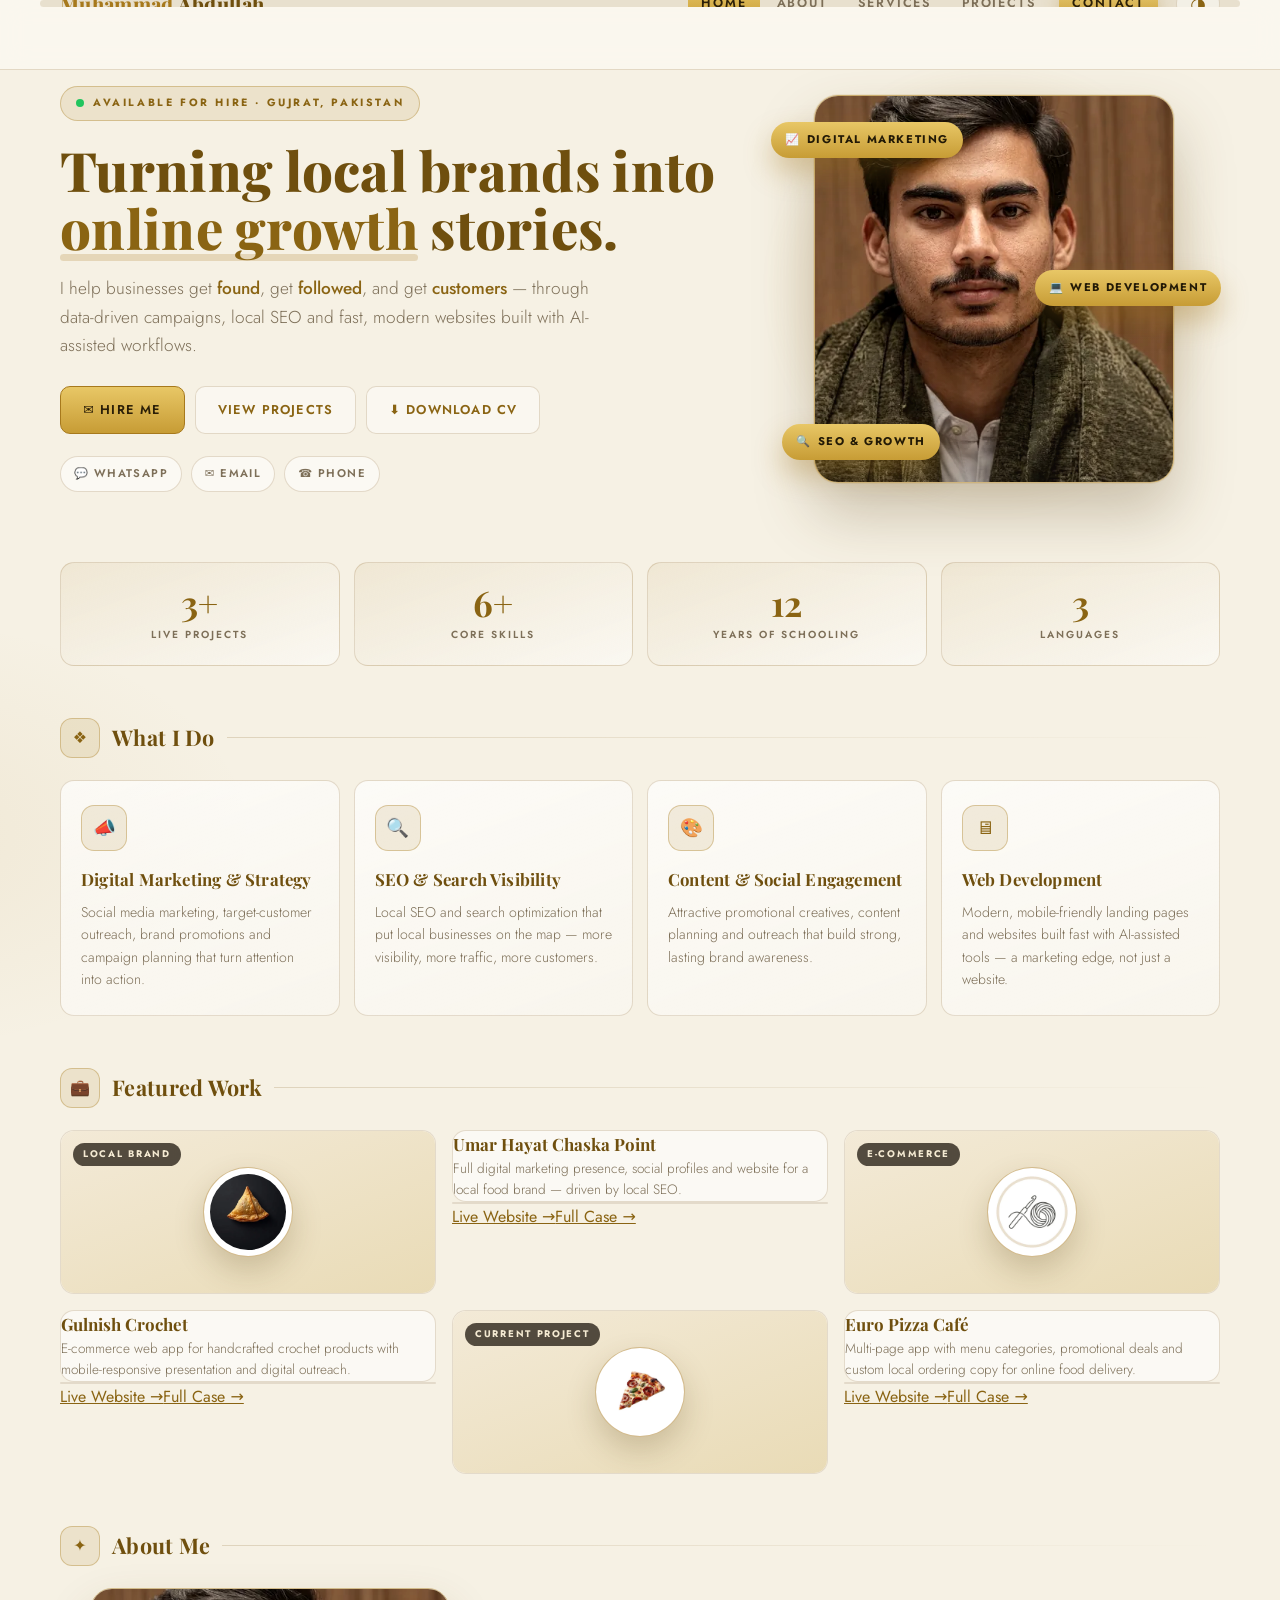
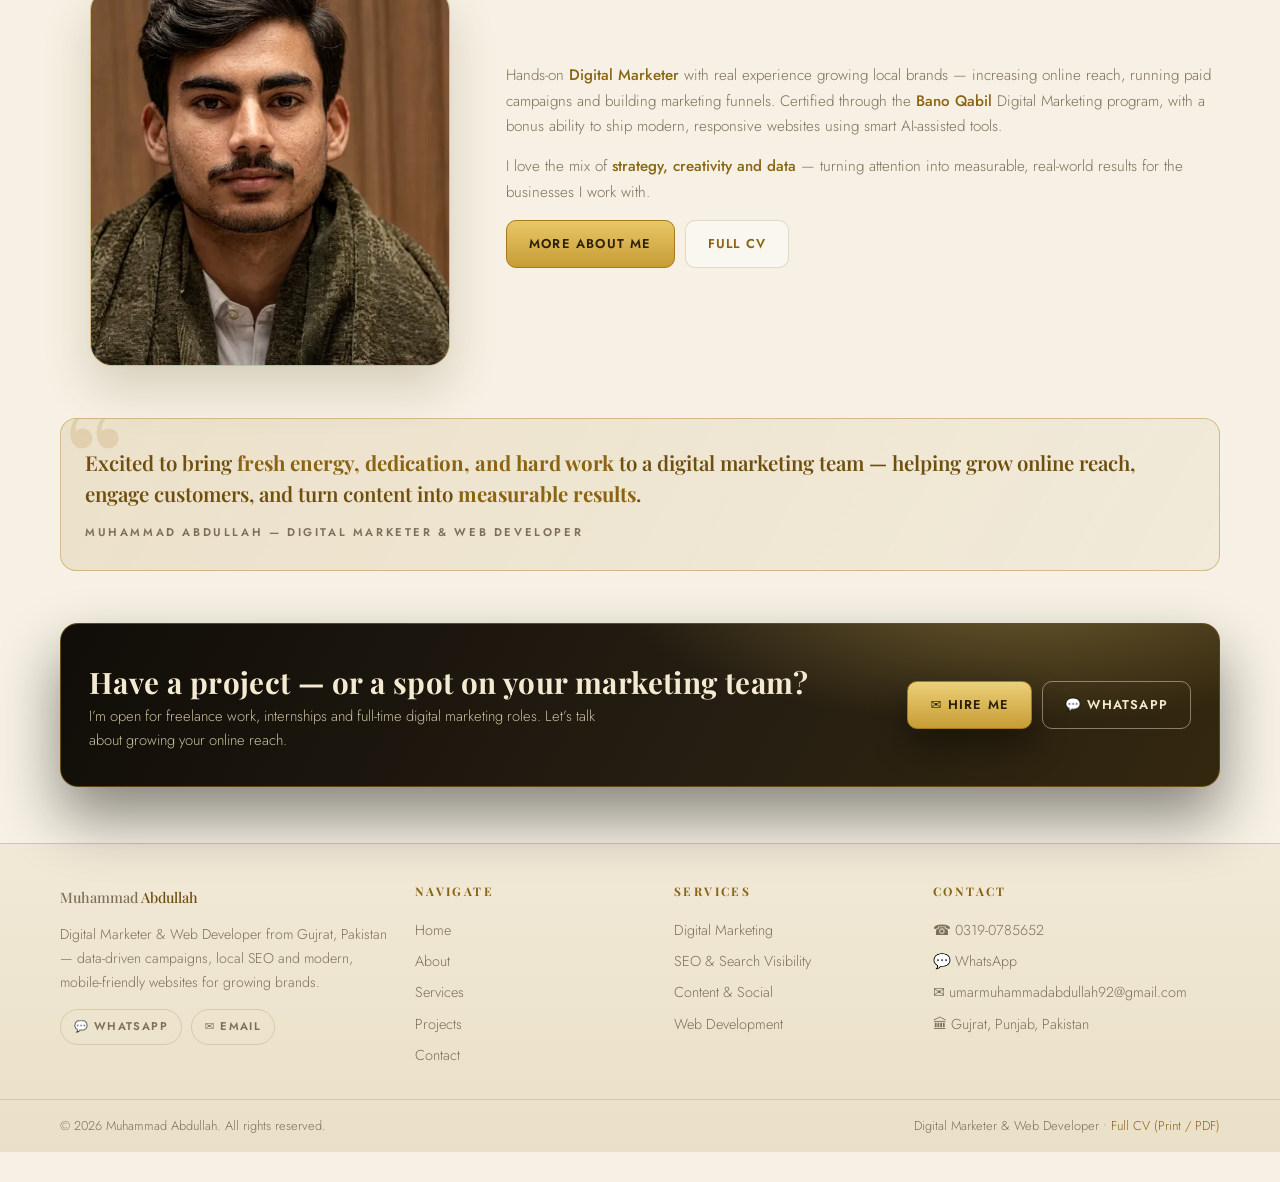
==== commit 27dd1e24: "feat: convert to proper website layout (fixed navbar, About/Services pages, real footer, contact for" ====
--- a/index.html
+++ b/index.html
@@ -3,44 +3,24 @@
 <head>
 <meta charset="UTF-8">
 <meta name="viewport" content="width=device-width, initial-scale=1.0">
-<title>Muhammad Abdullah | Digital Marketer &amp; Web Developer</title>
+<title>Muhammad Abdullah | Digital Marketer & Web Developer</title>
 <meta name="color-scheme" content="light dark">
-<meta name="theme-color" content="#a7791c">
+<meta name="theme-color" content="#f6f1e4">
 <link rel="manifest" href="manifest.webmanifest">
 <link rel="apple-touch-icon" href="icon-180.png">
 <script>try{var s=localStorage.getItem('cv-theme');if(!s&&window.matchMedia&&matchMedia('(prefers-color-scheme: dark)').matches)s='dark';if(s==='dark')document.documentElement.setAttribute('data-theme','dark')}catch(e){}</script>
-<meta name="description" content="Portfolio of Muhammad Abdullah — Digital Marketer &amp; Web Developer from Gujrat, Pakistan. Data-driven marketing, local SEO and fast modern websites for local brands.">
+<meta name="description" content="Portfolio of Muhammad Abdullah — Digital Marketer & Web Developer from Gujrat, Pakistan. Data-driven marketing, local SEO and fast modern websites for local brands.">
 <link rel="preload" href="abdullah-opt.webp" as="image" fetchpriority="high">
 <link rel="preload" href="fonts/jost-latin.woff2" as="font" type="font/woff2" crossorigin>
 <link rel="preload" href="fonts/playfair-latin.woff2" as="font" type="font/woff2" crossorigin>
 <style>
-@font-face {
-  font-family: 'Playfair Display';
-  font-style: normal;
-  font-weight: 500 800;
-  font-display: swap;
-  src: url('fonts/playfair-latin.woff2') format('woff2');
-}
-@font-face {
-  font-family: 'Playfair Display';
-  font-style: italic;
-  font-weight: 500;
-  font-display: swap;
-  src: url('fonts/playfair-italic-500.woff2') format('woff2');
-}
-@font-face {
-  font-family: 'Jost';
-  font-style: normal;
-  font-weight: 300 600;
-  font-display: swap;
-  src: url('fonts/jost-latin.woff2') format('woff2');
-}
+/* ================= RESET & TOKENS ================= */
+*{margin:0;padding:0;box-sizing:border-box}
 :root{
-  color-scheme: light;
-  --bg:#f5f0e4;
-  --paper:#fffdf7;
-  --panel:#ffffff;
-  --panel-2:#f7f1e3;
+  --bg:#f6f1e4;
+  --paper:#fefdf8;
+  --panel:#f1e9d6;
+  --panel-2:#eae0c8;
   --ink:#2b241a;
   --muted:#7d6f58;
   --gold:#a7791c;
@@ -48,1048 +28,233 @@
   --gold-3:#6f4f0e;
   --gold-soft:rgba(167,121,28,.12);
   --line:rgba(129,93,30,.2);
-  --shadow:0 18px 40px rgba(88,66,20,.16);
+  --shadow:0 18px 40px rgba(88,66,20,.14);
   --radius:16px;
   --serif:'Playfair Display',Georgia,serif;
   --sans:'Jost',system-ui,-apple-system,'Segoe UI',sans-serif;
-}
-
-/* ---------- DARK MODE ---------- */
+  --head-h:70px;
+}
+@font-face {
+  font-family:'Playfair Display';font-style:normal;font-weight:500 800;font-display:swap;
+  src:url('fonts/playfair-latin.woff2') format('woff2');
+}
+@font-face {
+  font-family:'Playfair Display';font-style:italic;font-weight:500;font-display:swap;
+  src:url('fonts/playfair-latin-italic-500.woff2') format('woff2');
+}
+@font-face {
+  font-family:'Jost';font-style:normal;font-weight:100 900;font-display:swap;
+  src:url('fonts/jost-latin.woff2') format('woff2');
+}
+
+html{scroll-behavior:smooth}
+body{
+  font-family:var(--sans);
+  background:
+    radial-gradient(900px 400px at 85% -10%,rgba(167,121,28,.1),transparent 60%),
+    radial-gradient(700px 400px at -10% 30%,rgba(167,121,28,.08),transparent 55%),
+    var(--bg);
+  color:var(--ink);
+  line-height:1.6;
+  font-weight:400;
+  -webkit-font-smoothing:antialiased;
+  padding-top:var(--head-h);
+  padding-bottom:88px;
+}
+a{color:var(--gold-2)}
+img{max-width:100%;display:block}
+button{font-family:var(--sans)}
+h1,h2,h3,h4{font-family:var(--serif)}
+
 [data-theme=dark]{
-  color-scheme: dark;
-  --bg:#11100c;
-  --paper:#1a1812;
-  --panel:#211c14;
-  --panel-2:#191610;
+  color-scheme:dark;
+  --bg:#0e0d09;
+  --paper:#131109;
+  --panel:#1a1610;
+  --panel-2:#131009;
   --ink:#efe7d6;
   --muted:#a89c82;
   --gold:#c79c35;
   --gold-2:#e0bb4f;
   --gold-3:#eacd77;
-  --gold-soft:rgba(199,156,53,.13);
-  --line:rgba(199,156,53,.22);
-  --shadow:0 24px 50px rgba(0,0,0,.5);
-}
-[data-theme=dark] .page{background:linear-gradient(180deg,#1c1912,var(--paper))}
-[data-theme=dark] aside{background:linear-gradient(180deg,var(--panel),var(--panel-2))}
-[data-theme=dark] .summary{background:linear-gradient(120deg,rgba(199,156,53,.1),rgba(255,255,255,.02));color:#d3c7ae}
-[data-theme=dark] .summary strong{color:var(--gold-3)}
-[data-theme=dark] .card,[data-theme=dark] .edu,[data-theme=dark] .contact-card,[data-theme=dark] .pagenav a{background:rgba(255,255,255,.04)}
-[data-theme=dark] .card:hover,[data-theme=dark] .edu:hover,[data-theme=dark] .contact-card:hover,[data-theme=dark] .pagenav a:hover{background:rgba(255,255,255,.07)}
-[data-theme=dark] .fact{background:linear-gradient(160deg,rgba(199,156,53,.09),rgba(255,255,255,.02))}
-[data-theme=dark] .fact:hover{background:rgba(255,255,255,.05)}
-[data-theme=dark] .goal{background:linear-gradient(120deg,rgba(199,156,53,.18),rgba(199,156,53,.05))}
-[data-theme=dark] .goal p{color:#d3c7ae}
-[data-theme=dark] .contact li,[data-theme=dark] .skill-top,[data-theme=dark] .fact .v,[data-theme=dark] .job ul,[data-theme=dark] .lang,[data-theme=dark] .goal p{color:#c9bda4}
-[data-theme=dark] .photo-frame{background:linear-gradient(160deg,#2a241a,#1e1912)}
-[data-theme=dark] .mob-bar{background:rgba(24,21,15,.95)}
-[data-theme=dark] .contact li:hover,[data-theme=dark] .topnav a:not(.active):hover{background:rgba(199,156,53,.14)}
-[data-theme=dark] .btn.ghost{color:var(--gold-2)}
-[data-theme=dark] .to-top{background:linear-gradient(180deg,#c79c35,#a7791c);color:#1c1710}
-[data-theme=dark] .edu-link:hover,[data-theme=dark] .proj-link:hover,[data-theme=dark] footer a:hover{color:var(--gold-2)}
-[data-theme=dark] .job::before{background:var(--paper);border-color:var(--gold)}
-[data-theme=dark] .photo-dot span{background:var(--gold)}
-[data-theme=dark] .proj-logo{background:#fff}
-
-/* ---------- THEME TOGGLE ---------- */
-.theme-btn{
-  position:fixed;right:18px;bottom:78px;z-index:60;
-  width:44px;height:44px;border-radius:50%;
-  border:1px solid rgba(167,121,28,.45);
-  background:rgba(250,246,237,.9);
-  color:#8a6413;font-size:1.05rem;line-height:1;cursor:pointer;
-  display:grid;place-items:center;
-  box-shadow:0 12px 26px rgba(88,66,20,.22);
-  backdrop-filter:blur(8px);-webkit-backdrop-filter:blur(8px);
-  transition:.25s;font-family:var(--sans);
-}
-.theme-btn:hover{transform:translateY(-3px);box-shadow:0 16px 34px rgba(88,66,20,.32)}
-[data-theme=dark] .theme-btn{background:rgba(33,28,20,.95);color:#e0bb4f;border-color:rgba(224,187,79,.4)}
-
-/* ---------- MOBILE PAGE NAV (arrows + tabs above contact bar) ---------- */
-.mob-nav{
-  position:fixed;left:0;right:0;bottom:68px;z-index:65;
-  display:flex;align-items:center;gap:6px;
-  padding:6px 10px calc(6px + env(safe-area-inset-bottom,0px));
-  pointer-events:none;
-}
-.mob-nav>*{pointer-events:auto}
-.mob-nav .mnav-arrow{
-  flex:0 0 40px;height:40px;border-radius:50%;
-  border:1px solid rgba(167,121,28,.5);
-  background:rgba(250,246,237,.94);
-  color:var(--gold-2);font-size:1rem;cursor:pointer;
-  display:grid;place-items:center;transition:.2s;
-  backdrop-filter:blur(8px);-webkit-backdrop-filter:blur(8px);
-  box-shadow:0 8px 18px rgba(88,66,20,.15);
-  font-family:var(--sans);
-}
-.mob-nav .mnav-arrow:active{transform:scale(.94)}
-.mob-nav .mnav-arrow:disabled{opacity:.35;pointer-events:none}
-.mob-nav .mnav-pages{
-  flex:1;display:flex;gap:5px;overflow-x:auto;
-  scrollbar-width:none;-webkit-overflow-scrolling:touch;
-  padding:3px 2px;mask-image:linear-gradient(90deg,#000 92%,transparent);
-}
-.mob-nav .mnav-pages::-webkit-scrollbar{display:none}
-.mob-nav .mnav-p{
-  flex:1 0 auto;
-  font-size:.68rem;font-weight:600;letter-spacing:1px;
-  text-transform:uppercase;text-decoration:none;
-  color:var(--muted);padding:10px 12px;text-align:center;
-  border-radius:9px;border:1px solid transparent;white-space:nowrap;
-  background:rgba(255,255,255,.7);
-  backdrop-filter:blur(6px);-webkit-backdrop-filter:blur(6px);
-  box-shadow:0 6px 14px rgba(88,66,20,.1);
-  transition:.2s;
-}
-[data-theme=dark] .mob-nav .mnav-p{background:rgba(33,28,20,.9);color:var(--muted)}
-.mob-nav .mnav-p.active{
-  color:#2b1f07;
-  background:linear-gradient(180deg,#e0bd5e,#c79c35);
-  border-color:var(--gold);
-  box-shadow:0 8px 18px rgba(167,121,28,.28);
-}
-[data-theme=dark] .mob-nav .mnav-p.active{color:#1c1710}
-[data-theme=dark] .mob-nav .mnav-arrow{background:rgba(33,28,20,.95);color:#e0bb4f;border-color:rgba(224,187,79,.4)}
-
-*{box-sizing:border-box;margin:0;padding:0}
-html{scroll-behavior:smooth}
-a,button{-webkit-tap-highlight-color:transparent;touch-action:manipulation}
-body{
-  font-family:var(--sans);
-  background:var(--bg);
-  color:var(--ink);
-  line-height:1.65;
-  -webkit-font-smoothing:antialiased;
-  padding:14px 8px 88px;
-  min-height:100vh;
-  overflow-x:hidden;
-}
-
-/* sticky quick-contact bar (phones) */
-.mob-bar{
-  position:fixed;left:0;right:0;bottom:0;z-index:70;
-  display:flex;gap:8px;
-  padding:10px 12px calc(10px + env(safe-area-inset-bottom,0px));
-  background:rgba(250,246,237,.97);
-  backdrop-filter:blur(10px);-webkit-backdrop-filter:blur(10px);
-  border-top:1px solid var(--line);
-  box-shadow:0 -10px 30px rgba(88,66,20,.12);
-}
-.mob-bar a,.mob-bar button{
-  flex:1;display:flex;align-items:center;justify-content:center;gap:6px;
-  min-height:46px;padding:0 10px;border-radius:9px;
-  font-family:var(--sans);font-size:.76rem;font-weight:600;
-  letter-spacing:.8px;text-transform:uppercase;
-  text-decoration:none;cursor:pointer;
-  border:1px solid rgba(167,121,28,.45);
-  background:rgba(167,121,28,.08);color:var(--gold-2);
-  transition:.2s;
-}
-.mob-bar a:first-child{
-  color:#2b1f07;
-  background:linear-gradient(180deg,#e0bd5e,#c79c35);
-  border-color:var(--gold);
-  box-shadow:0 10px 22px rgba(167,121,28,.3);
-}
-.mob-bar a:active,.mob-bar button:active{transform:scale(.97)}
-
-::selection{background:rgba(167,121,28,.28);color:#2b2010}
-::-webkit-scrollbar{width:10px}
-::-webkit-scrollbar-track{background:#efe8d8}
-::-webkit-scrollbar-thumb{
-  background:linear-gradient(180deg,#b08a2a,var(--gold));
-  border-radius:99px;border:2px solid #efe8d8;
-}
-
-.scroll-progress{
-  position:fixed;top:0;left:0;height:3px;width:0;
-  background:linear-gradient(90deg,#b08a2a,var(--gold-2),var(--gold-3));
-  box-shadow:0 0 10px rgba(167,121,28,.5);
-  z-index:99;transition:width .1s linear;
-}
-
-/* ---------------- MOBILE FIRST: .page single column ---------------- */
-.page{
-  max-width:100%;
-  margin:0 auto;
-  display:block;
-  background:linear-gradient(180deg, #fffef9, var(--paper));
-  border:1px solid var(--line);
-  border-radius:14px;
-  overflow:hidden;
-  box-shadow:var(--shadow);
-  position:relative;
-}
-.page::before{
-  content:"";position:absolute;inset:0 0 auto 0;height:4px;
-  background:linear-gradient(90deg, #b08a2a, var(--gold-soft) 40%, var(--gold-3) 55%, var(--gold) 70%, #b08a2a);
-  z-index:5;
-}
-
-/* ---------- MOBILE SIDEBAR (compact) ---------- */
-aside{
-  background:linear-gradient(180deg, var(--panel) 0%, var(--panel-2) 100%);
+  --gold-soft:rgba(199,156,53,.12);
+  --line:rgba(224,187,79,.18);
+  --shadow:0 22px 50px rgba(0,0,0,.5);
+}
+
+/* ================= LAYOUT ================= */
+.wrap{max-width:1200px;margin:0 auto;padding:0 20px}
+main{padding-top:34px}
+
+/* ================= HEADER ================= */
+.sitehead{
+  position:fixed;top:0;left:0;right:0;height:var(--head-h);z-index:100;
+  background:rgba(251,248,239,.9);
+  backdrop-filter:blur(14px);-webkit-backdrop-filter:blur(14px);
   border-bottom:1px solid var(--line);
-  padding:26px 18px 22px;
-  position:relative;
-}
-
-.photo-wrap{width:120px;height:140px;margin:0 auto 16px}
-.photo-frame{
-  width:100%;height:100%;
-  border:1px solid rgba(167,121,28,.55);
-  border-radius:6px;
-  overflow:hidden;
-  position:relative;
-  background:linear-gradient(160deg, #f1e7d2, #e9dcbd);
-  box-shadow:0 14px 30px rgba(88,66,20,.22), 0 0 0 1px rgba(167,121,28,.1);
-}
-.photo-frame::before{
-  content:"";position:absolute;inset:4px;
-  border:1px solid rgba(167,121,28,.3);
-  border-radius:4px;pointer-events:none;z-index:2;
-}
-.photo-frame img{
-  width:100%;height:100%;object-fit:cover;object-position:top 12%;
-  filter:sepia(.1) contrast(1.01) brightness(1.02);
-}
-.photo-dot{
-  position:absolute;bottom:8px;left:50%;transform:translateX(-50%);
-  display:flex;gap:6px;z-index:4;
-}
-.photo-dot span{
-  width:6px;height:6px;border-radius:50%;
-  background:var(--gold);
-  box-shadow:0 0 8px rgba(167,121,28,.6);
-  animation:blink 4.5s ease-in-out infinite;
-}
-.photo-dot span:nth-child(2){animation-delay:.9s}
-.photo-dot span:nth-child(3){animation-delay:1.8s}
-@keyframes blink{0%,100%{opacity:.35}45%,60%{opacity:1}}
-
-.ornament{
-  text-align:center;color:var(--gold);letter-spacing:6px;
-  font-size:.95rem;line-height:1;margin:16px 0 4px;
-}
-.ornament::after{
-  content:"✦ ✦";display:block;font-size:.5rem;letter-spacing:10px;margin-top:7px;opacity:.7;
-}
-.side-name{
-  font-family:var(--serif);
-  text-align:center;
-  font-size:1.45rem;font-weight:800;
-  letter-spacing:.4px;
-}
-.side-name a{color:var(--ink);text-decoration:none}
-.side-role{
-  text-align:center;
-  color:var(--gold-2);
-  font-size:.68rem;font-weight:600;
-  text-transform:uppercase;letter-spacing:3.5px;
-  margin:4px 0 4px;
-}
-.rule{
-  width:52px;height:1px;margin:12px auto 18px;
-  background:linear-gradient(90deg, transparent, var(--gold), transparent);
-  position:relative;
-}
-.rule::after{
-  content:"";position:absolute;left:50%;top:-3.5px;
-  width:8px;height:8px;transform:translateX(-50%) rotate(45deg);
-  background:var(--gold);box-shadow:0 0 12px rgba(167,121,28,.5);
-}
-
-.side-block{margin-bottom:22px}
-.side-title{
-  font-family:var(--serif);
-  font-size:.9rem;font-weight:700;
-  color:var(--gold-2);
-  text-transform:uppercase;letter-spacing:2.5px;
-  display:flex;align-items:center;gap:11px;
-  margin-bottom:14px;
-}
-.side-title::after{
-  content:"";flex:1;height:1px;
-  background:linear-gradient(90deg, var(--line), transparent);
-}
-
-.contact li{
-  list-style:none;
-  display:flex;gap:11px;align-items:center;
-  font-size:.88rem;color:#5f5540;
-  margin-bottom:12px;
-  padding:4px 5px;margin-left:-5px;border-radius:8px;
-  transition:.2s;
-  word-break:break-word;
-}
-.contact li:hover{background:var(--gold-soft)}
-.contact a{color:inherit;text-decoration:none;transition:.2s}
-.contact a:hover{color:var(--gold-2)}
-.ic{
-  flex:0 0 30px;height:30px;
-  border-radius:50%;
-  display:grid;place-items:center;
-  background:var(--gold-soft);
-  border:1px solid var(--line);
-  color:var(--gold-2);
-  font-size:.8rem;
-  transition:.25s;
-}
-li:hover .ic,.card:hover .ic{box-shadow:0 0 14px rgba(167,121,28,.3);transform:scale(1.08)}
-
-.skill{margin-bottom:13px}
-.skill-top{
-  display:flex;justify-content:space-between;
-  font-size:.84rem;margin-bottom:6px;color:#5f5540;
-}
-.skill-top b{color:var(--gold-2);font-weight:500;letter-spacing:.5px}
-.bar{
-  height:4px;border-radius:99px;
-  background:rgba(167,121,28,.16);
-  overflow:hidden;position:relative;
-}
-.bar i{
-  display:block;height:100%;width:0;
-  background:linear-gradient(90deg, #b08a2a, var(--gold), var(--gold-3));
-  box-shadow:0 0 10px rgba(167,121,28,.45);
-  position:relative;
-  transition:width 1.4s cubic-bezier(.22,1,.36,1);
-}
-.bar i::after{
-  content:"";position:absolute;right:-3px;top:-4px;
-  width:0;height:0;
-  border-left:5px solid transparent;border-right:5px solid transparent;
-  border-top:7px solid var(--gold-3);
-}
-
-.chips{display:flex;flex-wrap:wrap;gap:8px}
-.chip{
-  font-size:.72rem;font-weight:400;letter-spacing:.6px;
-  padding:5px 11px;border-radius:2px;
-  background:rgba(167,121,28,.06);
-  border:1px solid var(--line);
-  color:#5f5540;
-  text-transform:uppercase;
-  transition:.2s;
-}
-.chip:hover{border-color:rgba(167,121,28,.55);color:var(--gold-2);transform:translateY(-2px)}
-.chip.hi{
-  background:var(--gold-soft);
-  border-color:rgba(167,121,28,.45);
-  color:#8a6413;
-}
-
-.langs{display:flex;flex-direction:column;gap:10px}
-.lang{
-  display:flex;justify-content:space-between;gap:8px;
-  font-size:.88rem;color:#5f5540;
-  padding-bottom:7px;
-  border-bottom:1px dotted rgba(167,121,28,.25);
-}
-.lang:last-child{border-bottom:none;padding-bottom:0}
-.lang b{
-  color:var(--gold-2);font-weight:500;text-align:right;
-  white-space:normal;line-height:1.4;
-  max-width:60%;font-size:.82rem;
-}
-
-/* ---------- MOBILE NAV (scrollable) ---------- */
-.topnav{
-  display:flex;flex-wrap:nowrap;overflow-x:auto;
-  gap:6px;align-items:center;
-  -webkit-overflow-scrolling:touch;
-  scrollbar-width:none;
-  padding:6px 2px 14px;
-  border-bottom:1px solid var(--line);
-  margin-bottom:24px;
-}
-.topnav::-webkit-scrollbar{display:none}
-.topnav a{
-  flex:0 0 auto;
-  font-size:.72rem;font-weight:500;letter-spacing:1.6px;
-  text-transform:uppercase;text-decoration:none;
-  color:var(--muted);
-  padding:9px 14px;
-  border:1px solid transparent;
-  border-radius:2px;
-  transition:.25s;
-  white-space:nowrap;
-}
-.topnav a:not(.active):hover{color:var(--gold-2);border-color:var(--line);background:rgba(167,121,28,.07)}
-.topnav a.active{
-  color:#fffaf0;
-  background:linear-gradient(180deg, #c79c35, var(--gold));
-  border-color:var(--gold);
-  font-weight:600;
-  box-shadow:0 8px 20px rgba(167,121,28,.3);
-}
-.topnav .nav-print{
-  flex:0 0 auto;
-  cursor:pointer;
-  font-family:var(--sans);
-  color:var(--muted);
-  font-size:.72rem;letter-spacing:1.6px;text-transform:uppercase;
-  padding:12px 14px;min-height:42px;background:transparent;border:1px solid var(--line);
-  border-radius:2px;transition:.25s;
-  white-space:nowrap;
-  display:inline-flex;align-items:center;
-}
-.topnav .nav-print:hover{color:var(--gold-2);background:var(--gold-soft);border-color:rgba(167,121,28,.5)}
-
-/* ---------- MAIN ---------- */
-main{padding:26px 16px 30px;position:relative}
-
-header{margin-bottom:26px;text-align:center;position:relative}
-.kicker{
-  display:inline-block;
-  font-size:.6rem;font-weight:500;
-  text-transform:uppercase;letter-spacing:3px;
-  color:var(--gold-2);
-  padding:7px 14px;
-  border:1px solid var(--line);
-  border-radius:2px;
-  background:rgba(167,121,28,.08);
-  margin-bottom:16px;
-}
-h1{
-  font-family:var(--serif);
-  font-size:clamp(1.7rem, 6vmax, 2.3rem);
-  font-weight:800;
-  line-height:1.08;
-  letter-spacing:.5px;
-  margin-bottom:8px;
-  color:var(--gold-3);
-}
-.headline{
-  font-size:.9rem;color:var(--muted);
-  font-weight:300;letter-spacing:.4px;
-  max-width:560px;margin:0 auto;
-}
-.headline b{color:var(--gold-2);font-weight:500}
-
-.actions{display:flex;gap:10px;flex-wrap:wrap;margin-top:22px}
-.actions .btn{flex:1 1 100%;justify-content:center}
+}
+[data-theme=dark] .sitehead{background:rgba(14,13,9,.9)}
+.bar{display:flex;align-items:center;gap:18px;height:100%}
+.logo{font-family:var(--serif);font-weight:800;font-size:1.25rem;letter-spacing:.3px;color:var(--gold);text-decoration:none;line-height:1;white-space:nowrap}
+.logo span{color:var(--gold-3)}
+[data-theme=dark] .logo span{color:var(--gold-2)}
+.sitenav{display:flex;gap:4px}
+@media(min-width:900px){.bar .sitenav{margin-left:auto}}
+.sitenav a{
+  position:relative;text-decoration:none;color:var(--muted);
+  font-size:.78rem;font-weight:600;letter-spacing:1.8px;text-transform:uppercase;
+  padding:9px 13px;border-radius:8px;transition:.2s;
+}
+.sitenav a:hover{color:var(--gold-2);background:var(--gold-soft)}
+.sitenav a.active{color:#2b1f07;background:linear-gradient(180deg,#e8c766,#c79c35)}
+.sitenav a.hire{
+  margin-left:6px;color:#2b1f07;
+  background:linear-gradient(180deg,#ecd079,#c79c35);
+  box-shadow:0 8px 18px rgba(167,121,28,.3);
+}
+.sitenav a.hire:hover{transform:translateY(-1px)}
+.icon-btn{
+  width:44px;height:44px;border-radius:50%;border:1px solid var(--line);
+  background:rgba(255,255,255,.5);color:var(--gold-2);font-size:1.1rem;cursor:pointer;
+  display:grid;place-items:center;transition:.2s;flex:none;
+}
+.icon-btn:hover{border-color:rgba(167,121,28,.5);background:var(--gold-soft)}
+[data-theme=dark] .icon-btn{background:rgba(255,255,255,.04)}
+.burger{display:none;width:44px;height:44px;border-radius:10px;border:1px solid var(--line);background:rgba(255,255,255,.5);cursor:pointer;flex-direction:column;gap:5px;justify-content:center;align-items:center}
+.burger span{width:18px;height:2px;background:var(--gold-2);border-radius:99px;transition:.3s}
+.burger.open span:nth-child(1){transform:translateY(7px) rotate(45deg)}
+.burger.open span:nth-child(2){opacity:0}
+.burger.open span:nth-child(3){transform:translateY(-7px) rotate(-45deg)}
+[data-theme=dark] .burger{background:rgba(255,255,255,.04)}
+
+/* ================= BUTTONS ================= */
 .btn{
   display:inline-flex;align-items:center;gap:9px;
-  font-size:.82rem;font-weight:500;letter-spacing:1px;
-  text-transform:uppercase;
-  padding:14px 20px;min-height:48px;text-decoration:none;
-  transition:.25s;border-radius:2px;
-  cursor:pointer;font-family:var(--sans);
-}
-.btn.primary{
-  color:#2b1f07;
-  border:1px solid var(--gold);
-  background:linear-gradient(180deg, #e0bd5e, #c79c35);
-  box-shadow:0 12px 24px rgba(167,121,28,.25);
-}
-.btn.primary:hover{transform:translateY(-3px);box-shadow:0 16px 32px rgba(167,121,28,.4)}
-.btn.ghost{
-  color:var(--gold-2);
-  background:transparent;
-  border:1px solid var(--line);
-}
-.btn.ghost:hover{background:var(--gold-soft);border-color:rgba(167,121,28,.5);transform:translateY(-3px)}
-
-section{margin-bottom:28px}
-.sec-head{
-  display:flex;align-items:center;gap:11px;
-  margin-bottom:16px;
-}
+  font-size:.8rem;font-weight:600;letter-spacing:1.2px;text-transform:uppercase;
+  padding:13px 22px;border-radius:10px;text-decoration:none;cursor:pointer;
+  border:1px solid transparent;transition:.25s;font-family:var(--sans);
+}
+.btn.primary{color:#2b1f07;border:1px solid var(--gold);background:linear-gradient(180deg,#e8c766,#c79c35)}
+.btn.primary:hover{transform:translateY(-2px);box-shadow:0 14px 28px rgba(167,121,28,.35)}
+.btn.ghost{color:var(--gold-2);border-color:var(--line);background:rgba(255,255,255,.45)}
+.btn.ghost:hover{border-color:var(--gold);background:var(--gold-soft);transform:translateY(-2px)}
+[data-theme=dark] .btn.ghost{background:rgba(255,255,255,.04)}
+
+/* ================= PAGE HERO (inner pages) ================= */
+.pagehero{text-align:center;padding:20px 0 40px;max-width:760px;margin:0 auto}
+.kicker{
+  display:inline-flex;align-items:center;gap:10px;
+  font-size:.68rem;font-weight:700;letter-spacing:3px;text-transform:uppercase;color:var(--gold-2);
+  background:var(--gold-soft);border:1px solid rgba(167,121,28,.3);
+  padding:8px 16px;border-radius:99px;margin-bottom:20px;
+}
+.pagehero h1{font-size:clamp(2rem,5.4vmax,3rem);font-weight:800;color:var(--gold-3);line-height:1.1;margin-bottom:14px}
+[data-theme=dark] .pagehero h1{color:var(--gold-2)}
+.headline{font-size:1rem;color:var(--muted);font-weight:300;line-height:1.65}
+.headline b{color:var(--gold-2);font-weight:500}
+
+/* ================= SECTION HEADs ================= */
+.sec-head{display:flex;align-items:center;gap:12px;margin-bottom:22px}
 .sec-icon{
-  width:34px;height:34px;border-radius:50%;
-  display:grid;place-items:center;font-size:.85rem;
-  background:var(--gold-soft);
-  border:1px solid var(--line);
-  color:var(--gold-2);
-  flex:0 0 34px;
-}
-h2{
-  font-family:var(--serif);
-  font-size:1.05rem;font-weight:700;
-  letter-spacing:1px;
-  text-transform:uppercase;
-  color:var(--gold-3);
-}
-.sec-line{flex:1;height:1px;background:linear-gradient(90deg, var(--line), transparent)}
-
-.summary{
-  background:linear-gradient(120deg, rgba(167,121,28,.07), rgba(255,255,255,.5));
-  border:1px solid var(--line);
-  border-left:3px solid var(--gold);
-  border-radius:0 10px 10px 0;
-  padding:18px 16px;
-  font-size:.9rem;font-weight:300;letter-spacing:.3px;
-  color:#5f5540;
-}
-.summary strong{color:var(--gold-3);font-weight:500}
-
-.facts{display:grid;grid-template-columns:1fr;gap:12px}
-.fact{
-  background:linear-gradient(160deg, rgba(167,121,28,.06), rgba(255,255,255,.4));
-  border:1px solid var(--line);
-  padding:16px;
-  transition:.3s;position:relative;
-  overflow:hidden;
-}
-.fact::before{
-  content:"";position:absolute;left:0;top:0;bottom:0;width:2px;
-  background:linear-gradient(180deg, var(--gold), transparent);
-  opacity:0;transition:.3s;
-}
-.fact:hover{transform:translateY(-4px);border-color:rgba(167,121,28,.5);background:#fffdf6;box-shadow:0 14px 30px rgba(88,66,20,.12)}
-.fact:hover::before{opacity:1}
-.fact .k{
-  font-size:.66rem;font-weight:600;
-  text-transform:uppercase;letter-spacing:2.5px;
-  color:var(--gold-2);margin-bottom:8px;
-  display:flex;gap:8px;align-items:center;
-}
-.fact .v{font-size:.89rem;color:#5f5540;font-weight:300}
-
-.timeline{position:relative;padding-left:24px}
-.timeline::before{
-  content:"";position:absolute;left:6px;top:8px;bottom:8px;width:1px;
-  background:linear-gradient(180deg, var(--gold), var(--gold-soft), transparent);
-  opacity:.6;
-}
-.job{position:relative;margin-bottom:24px;transition:.25s}
-.job:last-child{margin-bottom:0}
-.job::before{
-  content:"";position:absolute;left:-24px;top:7px;
-  width:13px;height:13px;border-radius:50%;
-  background:#fffdf7;
-  border:2px solid var(--gold);
-  box-shadow:0 0 0 4px rgba(167,121,28,.12), 0 0 12px rgba(167,121,28,.4);
-  transition:.25s;
-}
-.job:hover::before{background:#c79c35;box-shadow:0 0 0 5px rgba(167,121,28,.18), 0 0 18px rgba(167,121,28,.6)}
-.job-head{display:flex;align-items:center;gap:12px;margin-bottom:3px}
-.job-head h3{margin-bottom:0}
-.proj-logo{
-  width:44px;height:44px;flex:0 0 44px;
-  object-fit:contain;border-radius:50%;
-  background:#fff;
-  border:1px solid rgba(167,121,28,.55);
-  padding:3px;
-  box-shadow:0 6px 16px rgba(88,66,20,.18);
-}
-.card .top .proj-logo{width:34px;height:34px;flex:0 0 34px;border-radius:50%;padding:2px}
-.job h3{
-  font-family:var(--serif);
-  font-size:1.05rem;font-weight:700;color:var(--gold-3);
-  letter-spacing:.3px;margin-bottom:3px;
-  transition:.2s;
-}
-.job:hover h3{color:var(--gold-2)}
-.job .meta{
-  display:flex;flex-wrap:wrap;gap:8px;align-items:center;
-  font-size:.76rem;color:var(--muted);
-  letter-spacing:1px;text-transform:uppercase;
-  margin-bottom:10px;
-}
-.tag{
-  font-size:.66rem;font-weight:600;
-  padding:3px 10px;border-radius:2px;
-  background:var(--gold-soft);
-  border:1px solid rgba(167,121,28,.4);
-  color:#8a6413;
-  text-transform:uppercase;letter-spacing:2px;
-}
-.job ul{padding-left:18px;color:#5f5540;font-size:.9rem;font-weight:300}
-.job li{margin-bottom:6px}
-.job li::marker{color:var(--gold)}
-
-.proj-link{
-  color:var(--gold-2);text-decoration:none;
-  border-bottom:1px solid rgba(167,121,28,.35);
-  text-transform:none;letter-spacing:.5px;
-  transition:.2s;
-  word-break:break-all;overflow-wrap:anywhere;
-}
-.proj-link:hover{color:var(--gold-3);border-color:var(--gold)}
-.proj-social{
-  display:flex;gap:10px;align-items:center;flex-wrap:wrap;
-  font-size:.8rem;letter-spacing:.8px;
-  color:var(--muted);margin:-4px 0 12px;
-}
-.proj-social a{
-  color:var(--gold-2);text-decoration:none;
-  border-bottom:1px dotted rgba(167,121,28,.5);
-  transition:.2s;
-}
-.proj-social a:hover{color:var(--gold-3);border-color:var(--gold)}
-.tag.current{
-  background:rgba(52,211,153,.12);
-  border-color:rgba(16,150,105,.4);
-  color:#0f8a61;
-}
-
-.cards{display:grid;grid-template-columns:1fr;gap:12px}
-.card{
-  background:rgba(255,255,255,.6);
-  border:1px solid var(--line);
-  padding:16px;
-  transition:.3s;
-  position:relative;overflow:hidden;
-  color:inherit;
-}
-.card::before{
-  content:"";position:absolute;left:0;top:0;width:0;height:2px;
-  background:linear-gradient(90deg, var(--gold-2), transparent);
-  transition:.4s;
-}
-.card:hover{transform:translateY(-5px);border-color:rgba(167,121,28,.5);background:#fffdf6;box-shadow:0 16px 34px rgba(88,66,20,.14)}
-.card:hover::before{width:100%}
-.card .top{display:flex;align-items:center;gap:11px;margin-bottom:10px}
-.card .top .ic{width:34px;height:34px;flex-basis:34px;font-size:.78rem}
-.card h4{font-family:var(--serif);font-size:1rem;font-weight:700;color:var(--gold-3);letter-spacing:.3px}
-.card p{font-size:.86rem;color:var(--muted);font-weight:300}
-.card .status{
-  display:inline-block;margin-top:11px;
-  font-size:.66rem;font-weight:600;letter-spacing:2px;
-  text-transform:uppercase;color:var(--gold-2);
-  background:var(--gold-soft);
-  border:1px solid rgba(167,121,28,.4);
-  padding:5px 12px;border-radius:2px;
-}
-
-.goal{
-  background:linear-gradient(120deg, rgba(167,121,28,.12), rgba(167,121,28,.04));
-  border:1px solid rgba(167,121,28,.4);
-  padding:20px 16px;
-  display:flex;flex-direction:column;gap:10px;align-items:flex-start;
-  border-radius:6px;
-  position:relative;overflow:hidden;
-}
-.goal::before{
-  content:"";position:absolute;width:110px;height:110px;right:-40px;bottom:-50px;
-  background:radial-gradient(circle, rgba(167,121,28,.18), transparent 70%);
-}
-.goal .big{
-  font-family:var(--serif);
-  font-size:1.4rem;line-height:1;
-  color:var(--gold-2);
-  text-shadow:0 0 14px rgba(167,121,28,.4);
-}
-.goal p{font-size:.92rem;font-weight:300;color:#5f5540;letter-spacing:.3px;position:relative}
-.goal p b{color:var(--gold-3);font-weight:500}
-
-.edu-list{display:flex;flex-direction:column;gap:12px}
-.edu{
-  display:flex;flex-direction:column;gap:10px;
-  background:rgba(255,255,255,.6);
-  border:1px solid var(--line);
-  padding:16px;
-  transition:.3s;position:relative;overflow:hidden;
-}
-.edu::before{
-  content:"";position:absolute;left:0;top:0;bottom:0;width:2px;
-  background:linear-gradient(180deg, var(--gold), transparent);
-  opacity:0;transition:.3s;
-}
-.edu:hover{transform:translateY(-4px);border-color:rgba(167,121,28,.5);background:#fffdf6;box-shadow:0 14px 30px rgba(88,66,20,.12)}
-.edu:hover::before{opacity:1}
-.edu h3{
-  font-family:var(--serif);
-  font-size:1rem;font-weight:700;color:var(--gold-3);
-  letter-spacing:.3px;margin-bottom:4px;
-}
-.edu-school{font-size:.84rem;color:var(--muted);font-weight:300;letter-spacing:.4px}
-.edu-side{
-  display:flex;flex-direction:row;align-items:center;gap:10px;flex-wrap:wrap;
-  flex-shrink:0;text-align:left;
-}
-.edu-year{font-size:.68rem;letter-spacing:1.5px;text-transform:uppercase;color:var(--muted)}
-.tag.pending{
-  background:rgba(251,191,36,.14);
-  border-color:rgba(201,145,0,.4);
-  color:#8a6406;
-}
-.edu-links{display:flex;gap:12px;flex-wrap:wrap;margin-top:8px}
-.edu-link{
-  font-size:.74rem;font-weight:500;letter-spacing:1.2px;
-  text-transform:uppercase;text-decoration:none;
-  color:var(--gold-2);
-  border-bottom:1px solid rgba(167,121,28,.4);
-  padding-bottom:2px;
-  display:inline-block;margin-top:8px;
-  transition:.2s;
-}
-.edu-links .edu-link{margin-top:0}
-.edu-link:hover{color:var(--gold-3);border-color:var(--gold);letter-spacing:1.6px}
-
-/* ---------- CONTACT PAGE ---------- */
-.contact-grid{display:grid;grid-template-columns:1fr;gap:12px}
-.contact-card{
-  background:rgba(255,255,255,.6);
-  border:1px solid var(--line);
-  padding:20px 16px;
-  text-align:center;
-  transition:.3s;
-  text-decoration:none;
-  display:block;
-  position:relative;overflow:hidden;
-}
-.contact-card:hover{transform:translateY(-5px);border-color:rgba(167,121,28,.5);background:#fffdf6;box-shadow:0 16px 34px rgba(88,66,20,.14)}
-.contact-card .big-ic{
-  width:48px;height:48px;margin:0 auto 12px;
-  border-radius:50%;
-  display:grid;place-items:center;
-  background:var(--gold-soft);
-  border:1px solid var(--line);
-  color:var(--gold-2);
-  font-size:1.2rem;
-  transition:.3s;
-}
-.contact-card:hover .big-ic{transform:scale(1.1) rotate(6deg);box-shadow:0 0 20px rgba(167,121,28,.35)}
-.contact-card h4{
-  font-family:var(--serif);
-  font-size:.82rem;font-weight:700;
-  text-transform:uppercase;letter-spacing:2.5px;
-  color:var(--muted);margin-bottom:7px;
-}
-.contact-card p{font-size:.95rem;color:var(--gold-3);font-weight:500;word-break:break-word}
-
-/* ---------- PAGE NAV ---------- */
-.pagenav{
-  display:flex;justify-content:space-between;gap:10px;
-  margin-top:4px;
-  padding-top:18px;
-  border-top:1px solid var(--line);
-}
-.pagenav a{
-  display:flex;flex-direction:column;gap:3px;
-  text-decoration:none;
-  padding:12px;
-  border:1px solid var(--line);
-  background:rgba(255,255,255,.4);
-  transition:.25s;
-  min-width:0;flex:1;
-}
-.pagenav a:hover{border-color:rgba(167,121,28,.5);background:#fffdf6;transform:translateY(-3px)}
-.pagenav a.next{text-align:right;align-items:flex-end}
-.pagenav a.prev:hover{transform:translate(-3px,-3px)}
-.pagenav a.next:hover{transform:translate(3px,-3px)}
-.pagenav .dir{font-size:.6rem;letter-spacing:2px;text-transform:uppercase;color:var(--muted)}
-.pagenav .name{font-family:var(--serif);font-size:.9rem;font-weight:700;color:var(--gold-2)}
-
-footer{
-  margin-top:22px;padding-top:18px;
-  border-top:1px dashed var(--line);
-  text-align:center;
-  font-size:.7rem;color:var(--muted);letter-spacing:1px;text-transform:uppercase;
-  position:relative;
-}
-footer::before{
-  content:"✦";position:absolute;top:-11px;left:50%;transform:translateX(-50%);
-  background:var(--paper);
-  padding:0 14px;color:var(--gold);
-}
-footer .f-row{
-  display:flex;flex-direction:column;gap:6px;
-  text-align:center;
-}
-footer a{color:var(--gold-2);text-decoration:none;transition:.2s}
-footer a:hover{color:var(--gold-3)}
-
-/* ---------- BACK TO TOP ---------- */
-.to-top{
-  position:fixed;bottom:18px;right:18px;
-  width:46px;height:46px;border-radius:50%;
-  border:1px solid var(--gold);
-  background:linear-gradient(180deg, #e0bd5e, #c79c35);
-  color:#2b1f07;font-size:1rem;cursor:pointer;
-  opacity:0;visibility:hidden;transform:translateY(14px);
-  transition:.3s;z-index:60;
-  box-shadow:0 12px 28px rgba(167,121,28,.3);
-  font-family:var(--sans);
-}
-.to-top.show{opacity:1;visibility:visible;transform:none}
-.to-top:hover{transform:translateY(-4px);box-shadow:0 18px 40px rgba(167,121,28,.45)}
-
-/* ================= PROGRESSIVE ENHANCEMENT ================= */
-
-/* ---- tablets ---- */
-@media(min-width:640px){
-  body{padding:24px 14px}
-  .actions{flex-wrap:wrap}
-  .actions .btn{flex:0 0 auto}
-  .facts,.cards,.contact-grid{grid-template-columns:repeat(auto-fit,minmax(210px,1fr));gap:14px}
-  .edu{flex-direction:row;justify-content:space-between;gap:16px;padding:18px 20px}
-  .edu-side{flex-direction:column;align-items:flex-end;text-align:right}
-  .goal{flex-direction:row;gap:18px;align-items:flex-start;padding:24px 26px}
-  .goal .big{font-size:1.6rem}
-  .summary{padding:20px 22px}
-  .pagenav a{padding:13px 16px}
-  footer .f-row{flex-direction:row;text-align:left}
-}
-
-/* ---- laptops: two-column layout ---- */
-@media(min-width:900px){
-  body{padding:30px 18px}
-  .page{
-    display:grid;
-    grid-template-columns:340px minmax(0,1fr);
-    border-radius:22px;
-    max-width:1100px;
-  }
-  aside{
-    border-bottom:none;
-    border-right:1px solid var(--line);
-    padding:38px 26px 32px;
-  }
-  .photo-wrap{width:160px;height:185px;margin:0 auto 20px}
-  .side-name{font-size:1.55rem}
-  .side-role{letter-spacing:4px}
-  .rule{margin:14px auto 22px}
-  .side-block{margin-bottom:26px}
-  main{padding:38px 40px 38px}
-  header{margin-bottom:32px}
-  h1{font-size:clamp(2rem, 4vw, 2.7rem)}
-  .topnav{flex-wrap:wrap;overflow-x:visible;padding:0 0 20px;gap:6px;border-bottom:1px solid var(--line)}
-  .topnav a{letter-spacing:2px}
-  .topnav .nav-print{margin-left:auto}
-  body{padding-bottom:30px}
-  .mob-bar{display:none}
-  .mob-nav{display:none}
-  section{margin-bottom:32px}
-  .theme-btn{bottom:24px;right:76px}
-  .cards{grid-template-columns:repeat(auto-fit,minmax(230px,1fr));gap:16px}
-  .facts{grid-template-columns:repeat(auto-fit,minmax(200px,1fr));gap:14px}
-  .contact-grid{grid-template-columns:repeat(auto-fit,minmax(210px,1fr));gap:16px}
-  .footer .f-row{gap:12px}
-}
-
-/* ---- large laptops ---- */
-@media(min-width:1200px){
-  body{padding:36px 20px}
-  .page{max-width:1280px;grid-template-columns:370px minmax(0,1fr)}
-  .photo-wrap{width:175px;height:200px}
-  .side-name{font-size:1.7rem}
-  main{padding:46px 54px 42px}
-  .kicker{padding:8px 20px;letter-spacing:5px}
-  h1{font-size:clamp(2.2rem, 3.6vw, 3rem)}
-}
-
-/* ---- ultrawide ---- */
-@media(min-width:1600px){
-  body{padding:44px 26px}
-  .page{max-width:1400px}
-  .photo-wrap{width:185px;height:212px}
-  main{padding:52px 64px 46px}
-}
-
-/* ---- reduced motion ---- */
-@media (prefers-reduced-motion: reduce){
-  *,*::before,*::after{transition-duration:.01ms !important;animation-duration:.01ms !important}
-}
-
-/* ---- print ---- */
-@media print{
-  body{background:#fff;color:#222;padding:0}
-  body::before,body::after,.scroll-progress{display:none}
-  .page{box-shadow:none;border:1px solid #c9a227;border-radius:0;display:grid;grid-template-columns:300px 1fr;max-width:100%}
-  .btn,.topnav,.pagenav,.to-top,.mob-bar,.mob-nav,.theme-btn{display:none}
-  aside{background:#f7f3e8}
-  :root{
-    --text:#22201a;--muted:#6f664f;
-    --line:rgba(129,93,30,.3);--panel:#f7f1e2;--panel-2:#f1e9d4;
-    --gold:#a8851f;--gold-2:#8a6d1f;--gold-3:#6f5813;
-  }
-  h1,.side-name,.job h3,.card h4,h2{color:#1c1810}
-  .photo-wrap{width:150px;height:175px}
-  .card,.fact,.summary,.goal,.edu{break-inside:avoid}
-}
-
-/* ================= EXTRA MOBILE COMPRESSION ================= */
-@media(max-width:900px){
-
-  .page{border-radius:12px}
-
-  /* professional compact header card */
-  aside{
-    display:grid;
-    grid-template-columns:92px 1fr;
-    column-gap:14px;row-gap:4px;
-    padding:18px 16px;
-    border-bottom:1px solid var(--line);
-  }
-  .ornament{display:none}
-  .photo-wrap{grid-column:1;grid-row:1 / span 5;width:92px;height:112px;margin:0;
-    box-shadow:0 10px 24px rgba(88,66,20,.2);border-radius:8px;overflow:hidden}
-  .photo-frame{border-radius:8px}
-  .photo-frame::before{inset:3px;display:none}
-  .photo-dot{display:none}
-  .side-name{grid-column:2;grid-row:1;text-align:left;font-size:1.3rem;letter-spacing:.2px;line-height:1.1;margin-top:6px}
-  .side-role{grid-column:2;grid-row:2;text-align:left;font-size:.6rem;letter-spacing:2.6px;margin:2px 0 0}
-  .rule{grid-column:2;grid-row:3;width:44px;margin:6px 0 0}
-  .rule::after{display:none}
-
-  /* contact: one clean tight list under header */
-  .block-contact{grid-column:1 / -1;margin:14px 0 4px;padding-top:12px;border-top:1px solid var(--line)}
-  .block-contact .side-title{display:none}
-  .contact{display:flex;flex-wrap:wrap;gap:2px 0}
-  .contact li{font-size:.84rem;margin:0;padding:3px 0;width:100%;align-items:center}
-  .ic{flex-basis:24px;width:24px;height:24px;font-size:.7rem}
-
-  /* skill bars: declutter phones (shown on Skills page + desktop) */
-  .block-skills{display:none}
-
-  /* languages: single muted line */
-  .block-langs{grid-column:1 / -1;margin:8px 0 0}
-  .block-langs .side-title{display:none}
-  .langs{flex-direction:row;flex-wrap:wrap;gap:4px 14px}
-  .lang{border:none;padding:0;font-size:.8rem;color:#7d6f58;justify-content:flex-start;gap:6px}
-  .lang b{max-width:none;font-size:.8rem}
-  .lang:not(:last-child)::after{content:"·";margin-left:8px;color:var(--gold);opacity:.6}
-
-  /* roomy, clear main content */
-  main{padding:24px 16px 26px}
-  section{margin-bottom:26px}
-  h1{font-size:clamp(1.7rem, 6vmax, 2.2rem)}
-  .kicker{letter-spacing:2.6px}
-
-  /* fixed controls sit above the sticky contact bar + page nav */
-  body{padding-bottom:158px}
-  .to-top{bottom:132px;right:14px;width:46px;height:46px}
-  .theme-btn{bottom:132px;right:70px;width:46px;height:46px}
-
-  /* comfortable tap targets on links/cards */
-  .edu-link{padding:8px 2px}
-  .topnav a{padding:11px 15px}
-  .fact .k,.card .top{gap:8px}
-  .contact li{min-height:36px}
-  .pagenav a{padding:14px 12px}
-}
-
-/* ================= PROFESSIONAL PORTFOLIO ================= */
-/* full-width landing layout (no sidebar) on desktop */
-.page.portfolio{display:block;max-width:100%}
-.page.portfolio aside{display:none}
-@media(min-width:900px){
-  .page.portfolio{display:block}
-  .page.portfolio main{padding:34px 40px 42px}
-}
-@media(min-width:1200px){.page.portfolio main{padding:44px 58px 46px}}
-
-/* reveal animation base (pages use .reveal + .in via JS) */
-.reveal{opacity:0;transform:translateY(24px);transition:opacity .75s ease,transform .75s ease}
-.reveal.in{opacity:1;transform:none}
-@media(prefers-reduced-motion:reduce){.reveal{opacity:1;transform:none;transition:none}}
-
-/* brand bar above nav */
-.brandbar{display:flex;align-items:center;gap:14px;flex-wrap:wrap;padding:0 0 16px;border-bottom:1px solid var(--line);margin-bottom:16px}
-.brand{font-family:var(--serif);font-weight:800;font-size:1.18rem;letter-spacing:.3px;color:var(--gold);text-decoration:none;line-height:1}
-.brand span{color:var(--gold-3)}
-.brand-role{font-size:.64rem;letter-spacing:2.6px;text-transform:uppercase;color:var(--muted)}
-.avail{
-  margin-left:auto;display:inline-flex;align-items:center;gap:8px;
-  font-size:.64rem;font-weight:600;letter-spacing:2px;text-transform:uppercase;
-  color:var(--gold-2);border:1px solid rgba(167,121,28,.45);
-  background:var(--gold-soft);padding:7px 13px;border-radius:99px;
-}
-.avail .dot{width:8px;height:8px;border-radius:50%;background:#22c55e;animation:pulse 2.2s infinite}
+  width:40px;height:40px;flex:none;border-radius:12px;display:grid;place-items:center;font-size:1rem;
+  background:var(--gold-soft);border:1px solid rgba(167,121,28,.35);color:var(--gold-2);
+}
+.sec-head h2{font-size:1.35rem;font-weight:700;color:var(--gold-3);letter-spacing:.3px;text-transform:none}
+[data-theme=dark] .sec-head h2{color:var(--gold-2)}
+.sec-line{flex:1;height:1px;background:linear-gradient(90deg,var(--line),transparent)}
+
+/* ================= HOME HERO ================= */
+.hero{display:grid;gap:32px;align-items:center;padding:16px 0 8px}
+.hero-badge{
+  display:inline-flex;align-items:center;gap:9px;
+  font-size:.66rem;font-weight:700;letter-spacing:2.6px;text-transform:uppercase;
+  color:var(--gold-2);background:var(--gold-soft);border:1px solid rgba(167,121,28,.35);
+  padding:8px 15px;border-radius:99px;margin-bottom:20px;
+}
+.hero-badge .hdot{width:8px;height:8px;border-radius:50%;background:#22c55e;animation:pulse 2.2s infinite}
 @keyframes pulse{0%{box-shadow:0 0 0 0 rgba(34,197,94,.5)}70%{box-shadow:0 0 0 9px rgba(34,197,94,0)}100%{box-shadow:0 0 0 0 rgba(34,197,94,0)}}
-
-/* hero */
-.hero{display:grid;gap:30px;align-items:center;margin-bottom:10px}
-.hero-badge{
-  display:inline-flex;align-items:center;gap:8px;
-  font-size:.66rem;font-weight:600;letter-spacing:2.6px;text-transform:uppercase;
-  color:var(--gold-2);background:var(--gold-soft);
-  border:1px solid rgba(167,121,28,.35);padding:8px 15px;border-radius:99px;margin-bottom:18px;
-}
-.hero-badge .hdot{width:7px;height:7px;border-radius:50%;background:var(--gold-2)}
-.hero h1{max-width:640px;margin-bottom:16px;color:var(--gold-3)}
+.hero h1{font-size:clamp(2.2rem,6vmax,3.6rem);font-weight:800;line-height:1.06;color:var(--gold-3);margin-bottom:18px;letter-spacing:.3px}
+[data-theme=dark] .hero h1{color:var(--gold-2)}
 .hero h1 .accent{color:var(--gold-2);position:relative;white-space:nowrap}
-.hero h1 .accent::after{content:"";position:absolute;left:0;right:0;bottom:2px;height:6px;background:rgba(167,121,28,.22);border-radius:99px;z-index:-1}
-.hero-sub{font-size:clamp(.95rem,1.6vmax,1.06rem);color:var(--muted);font-weight:300;max-width:560px;margin-bottom:24px;line-height:1.65}
+[data-theme=dark] .hero h1 .accent{color:var(--gold-3)}
+.hero h1 .accent::after{content:"";position:absolute;left:0;right:0;bottom:3px;height:7px;background:rgba(167,121,28,.22);border-radius:99px;z-index:-1}
+.hero-sub{font-size:clamp(.98rem,1.8vmax,1.08rem);color:var(--muted);font-weight:300;max-width:560px;margin-bottom:26px;line-height:1.65}
 .hero-sub b{color:var(--gold-2);font-weight:500}
-.hero-cta{display:flex;gap:10px;flex-wrap:wrap;margin-bottom:20px}
-.hero-cta .btn{flex:0 1 auto;justify-content:center}
-.hero-social{display:flex;gap:9px;flex-wrap:wrap;align-items:center}
+.hero-cta{display:flex;gap:10px;flex-wrap:wrap;margin-bottom:22px}
+.hero-social{display:flex;gap:9px;flex-wrap:wrap}
 .hero-social a{
-  display:inline-flex;align-items:center;gap:6px;
+  display:inline-flex;align-items:center;gap:6px;text-decoration:none;
   font-size:.7rem;font-weight:600;letter-spacing:1.4px;text-transform:uppercase;color:var(--muted);
-  text-decoration:none;border:1px solid var(--line);background:rgba(255,255,255,.55);
-  padding:8px 13px;border-radius:99px;transition:.25s;
+  border:1px solid var(--line);background:rgba(255,255,255,.55);padding:8px 13px;border-radius:99px;transition:.25s;
 }
 .hero-social a:hover{color:var(--gold-2);border-color:rgba(167,121,28,.55);transform:translateY(-2px)}
 [data-theme=dark] .hero-social a{background:rgba(255,255,255,.04)}
 
-.hero-media{position:relative;justify-self:center;width:100%;max-width:330px}
+.hero-media{position:relative;justify-self:center;width:100%;max-width:340px}
 .hero-photo{
   position:relative;border-radius:24px;overflow:hidden;aspect-ratio:1/1.08;
   background:linear-gradient(160deg,#f1e7d2,#e2cfa3);border:1px solid rgba(167,121,28,.45);
   box-shadow:0 30px 60px rgba(88,66,20,.28),0 0 0 1px rgba(167,121,28,.1);
 }
-.hero-photo img{width:100%;height:100%;object-fit:cover;object-position:center 14%;display:block;filter:sepia(.1) contrast(1.03)}
+.hero-photo img{width:100%;height:100%;object-fit:cover;object-position:center 14%;filter:sepia(.1) contrast(1.03)}
 .hero-photo::after{content:"";position:absolute;inset:0;background:linear-gradient(180deg,transparent 58%,rgba(43,36,26,.28))}
 .hero-glow{position:absolute;inset:-16%;background:radial-gradient(circle,rgba(167,121,28,.32),transparent 65%);z-index:-1;filter:blur(8px)}
 .float-badge{
-  position:absolute;display:inline-flex;align-items:center;gap:6px;
-  font-size:.7rem;font-weight:700;letter-spacing:1.6px;text-transform:uppercase;
-  padding:9px 14px;border-radius:99px;color:#221906;
-  background:linear-gradient(180deg,#e8c766,#c79c35);
-  box-shadow:0 14px 28px rgba(167,121,28,.35);
-  animation:floaty 5.2s ease-in-out infinite;
-}
-.float-badge .fb-ic{font-size:.78rem}
+  position:absolute;display:inline-flex;align-items:center;gap:6px;font-size:.7rem;font-weight:700;letter-spacing:1.6px;text-transform:uppercase;
+  padding:9px 14px;border-radius:99px;color:#221906;background:linear-gradient(180deg,#e8c766,#c79c35);
+  box-shadow:0 14px 28px rgba(167,121,28,.35);animation:floaty 5.2s ease-in-out infinite;
+}
 .float-badge.b1{top:7%;left:-12%}
 .float-badge.b2{top:45%;right:-13%;animation-delay:1.3s}
 .float-badge.b3{bottom:6%;left:-9%;animation-delay:2.2s}
 @keyframes floaty{0%,100%{transform:translateY(0)}50%{transform:translateY(-9px)}}
 
-/* stats strip */
-.stats{display:grid;grid-template-columns:repeat(2,1fr);gap:12px;margin-bottom:16px}
+/* ================= STATS ================= */
+.stats{display:grid;grid-template-columns:repeat(2,1fr);gap:12px;padding-top:10px}
 .stat{
   background:linear-gradient(160deg,rgba(167,121,28,.08),rgba(255,255,255,.5));
-  border:1px solid var(--line);border-radius:12px;padding:20px 14px;text-align:center;transition:.3s;
+  border:1px solid var(--line);border-radius:14px;padding:22px 14px;text-align:center;transition:.3s;
 }
 .stat:hover{transform:translateY(-4px);border-color:rgba(167,121,28,.5);box-shadow:0 16px 32px rgba(88,66,20,.12)}
-.stat .n{font-family:var(--serif);font-size:1.9rem;font-weight:800;color:var(--gold-2);line-height:1}
+.stat .n{font-family:var(--serif);font-size:2rem;font-weight:800;color:var(--gold-2);line-height:1}
 .stat .l{font-size:.64rem;font-weight:600;letter-spacing:2px;text-transform:uppercase;color:var(--muted);margin-top:8px;line-height:1.4}
 [data-theme=dark] .stat{background:linear-gradient(160deg,rgba(199,156,53,.1),rgba(255,255,255,.02))}
 
-/* what i do */
-.services{display:grid;grid-template-columns:1fr;gap:14px;margin-bottom:22px}
+/* ================= SERVICES ================= */
+.services{display:grid;grid-template-columns:1fr;gap:14px}
 .service{
-  position:relative;border-radius:12px;overflow:hidden;
+  position:relative;border-radius:14px;overflow:hidden;padding:24px 20px;
   background:linear-gradient(160deg,rgba(255,255,255,.7),rgba(255,255,255,.35));
-  border:1px solid var(--line);padding:20px 18px;transition:.3s;
-}
-.service::before{content:"";position:absolute;left:0;top:0;width:100%;height:2px;background:linear-gradient(90deg,var(--gold-2),transparent);transform:scaleX(0);transform-origin:left;transition:.4s}
+  border:1px solid var(--line);transition:.3s;
+}
+.service::before{content:"";position:absolute;left:0;top:0;width:100%;height:2.5px;background:linear-gradient(90deg,var(--gold-2),transparent);transform:scaleX(0);transform-origin:left;transition:.4s}
 .service:hover{transform:translateY(-5px);border-color:rgba(167,121,28,.5);box-shadow:0 18px 36px rgba(88,66,20,.14)}
 .service:hover::before{transform:scaleX(1)}
 .service .sv-ic{
-  width:44px;height:44px;border-radius:12px;display:grid;place-items:center;font-size:1.1rem;
-  background:var(--gold-soft);border:1px solid rgba(167,121,28,.35);color:var(--gold-2);margin-bottom:14px;
-}
-.service h3{font-family:var(--serif);font-size:1.02rem;font-weight:700;color:var(--gold-3);margin:0 0 7px;text-transform:none;letter-spacing:.2px}
-.service p{font-size:.86rem;color:var(--muted);font-weight:300;margin:0;line-height:1.6}
+  width:46px;height:46px;border-radius:13px;display:grid;place-items:center;font-size:1.15rem;
+  background:var(--gold-soft);border:1px solid rgba(167,121,28,.35);color:var(--gold-2);margin-bottom:15px;
+}
+.service h3{font-family:var(--serif);font-size:1.05rem;font-weight:700;color:var(--gold-3);margin:0 0 8px;text-transform:none;letter-spacing:.2px}
+.service p{font-size:.88rem;color:var(--muted);font-weight:300;margin:0;line-height:1.6}
 [data-theme=dark] .service{background:linear-gradient(160deg,rgba(255,255,255,.05),rgba(255,255,255,.02))}
 
-/* featured work */
-.featured{display:grid;grid-template-columns:1fr;gap:16px;margin-bottom:22px}
+/* ================= FEATURED WORK ================= */
+.featured{display:grid;grid-template-columns:1fr;gap:16px}
 .feat{
-  display:flex;flex-direction:column;border-radius:12px;overflow:hidden;
+  display:flex;flex-direction:column;border-radius:14px;overflow:hidden;
   background:rgba(255,255,255,.6);border:1px solid var(--line);
   text-decoration:none;color:inherit;transition:.3s;
 }
 .feat:hover{transform:translateY(-6px);border-color:rgba(167,121,28,.5);box-shadow:0 22px 44px rgba(88,66,20,.16)}
-.feat .f-img{position:relative;background:linear-gradient(160deg,#f3ead7,#e9dbb6);padding:34px 0;display:grid;place-items:center}
+.feat .f-img{position:relative;background:linear-gradient(160deg,#f3ead7,#e9dbb6);padding:36px 0;display:grid;place-items:center}
 .feat .f-tag{
-  position:absolute;top:12px;left:12px;z-index:1;
-  font-size:.6rem;font-weight:700;letter-spacing:1.7px;text-transform:uppercase;
+  position:absolute;top:12px;left:12px;z-index:1;font-size:.6rem;font-weight:700;letter-spacing:1.7px;text-transform:uppercase;
   background:rgba(43,36,26,.8);color:#f4ead2;padding:4px 10px;border-radius:99px;backdrop-filter:blur(4px);
 }
-.feat .f-img img{width:88px;height:88px;object-fit:contain;border-radius:50%;background:#fff;border:1px solid rgba(167,121,28,.5);padding:6px;box-shadow:0 14px 30px rgba(88,66,20,.22);transition:.4s}
+.feat .f-img img{width:90px;height:90px;object-fit:contain;border-radius:50%;background:#fff;border:1px solid rgba(167,121,28,.5);padding:6px;box-shadow:0 14px 30px rgba(88,66,20,.22);transition:.4s}
 .feat:hover .f-img img{transform:scale(1.09) rotate(-4deg)}
-.feat .f-body{padding:16px;display:flex;flex-direction:column;gap:8px;flex:1}
-.feat h3{font-family:var(--serif);font-size:1.04rem;font-weight:700;color:var(--gold-3);margin:0;text-transform:none;letter-spacing:.2px}
+.feat .f-body{padding:18px;display:flex;flex-direction:column;gap:8px;flex:1}
+.feat h3{font-family:var(--serif);font-size:1.06rem;font-weight:700;color:var(--gold-3);margin:0;text-transform:none}
 .feat p{font-size:.85rem;color:var(--muted);font-weight:300;margin:0;line-height:1.6;flex:1}
 .feat .f-links{display:flex;flex-wrap:wrap;gap:4px 14px;margin-top:4px}
 .feat .f-links a{font-size:.68rem;font-weight:600;letter-spacing:1.3px;text-transform:uppercase;color:var(--gold-2);text-decoration:none;border-bottom:1px solid rgba(167,121,28,.4);transition:.2s;padding-bottom:1px}
@@ -1098,258 +263,485 @@
 [data-theme=dark] .feat .f-img{background:linear-gradient(160deg,#241f16,#1a1610)}
 [data-theme=dark] .feat .f-img img{background:#fff}
 
-/* mission quote */
+/* ================= ABOUT PREVIEW / ABOUT PAGE ================= */
+.about-split{display:grid;gap:26px;align-items:center}
+.about-photo{
+  position:relative;border-radius:22px;overflow:hidden;aspect-ratio:1/1.05;max-width:360px;margin:0 auto;
+  border:1px solid rgba(167,121,28,.45);box-shadow:0 22px 48px rgba(88,66,20,.2);
+}
+.about-photo img{width:100%;height:100%;object-fit:cover;object-position:center 16%;filter:sepia(.1) contrast(1.03)}
+.about-photo::after{content:"";position:absolute;inset:0;background:linear-gradient(180deg,transparent 60%,rgba(43,36,26,.22))}
+.about-txt p{color:var(--muted);font-weight:300;font-size:.95rem;margin-bottom:14px;line-height:1.7}
+.about-txt p b{color:var(--gold-2);font-weight:500}
+.summary{
+  background:linear-gradient(120deg,rgba(167,121,28,.1),transparent);
+  border-left:3px solid var(--gold);border-radius:0 14px 14px 0;
+  padding:18px 20px;font-size:.95rem;color:var(--muted);font-weight:300;line-height:1.7;
+}
+.summary b{color:var(--gold-2);font-weight:500}
+
+/* ================= SKILLS / FACTS / LANGUAGES ================= */
+.skill-grid{display:grid;gap:14px}
+.skill{border:1px solid var(--line);border-radius:12px;padding:15px 16px;background:rgba(255,255,255,.45)}
+[data-theme=dark] .skill{background:rgba(255,255,255,.03)}
+.skill-top{display:flex;justify-content:space-between;align-items:baseline;margin-bottom:9px}
+.skill-top span{font-size:.86rem;font-weight:500;color:var(--gold-3)}
+[data-theme=dark] .skill-top span{color:var(--gold-2)}
+.skill-top b{font-size:.82rem;color:var(--gold-2)}
+.bar{height:7px;background:rgba(129,93,30,.15);border-radius:99px;overflow:hidden}
+.bar i{display:block;height:100%;width:0;border-radius:99px;background:linear-gradient(90deg,#c79c35,#ecd079);transition:width 1s cubic-bezier(.2,.7,.2,1)}
+
+.facts{display:grid;grid-template-columns:1fr;gap:12px}
+.fact{background:rgba(255,255,255,.5);border:1px solid var(--line);border-radius:12px;padding:16px 18px;transition:.25s}
+.fact:hover{border-color:rgba(167,121,28,.5);transform:translateY(-3px)}
+.fact .k{font-size:.72rem;font-weight:700;letter-spacing:2px;text-transform:uppercase;color:var(--gold-2);margin-bottom:6px}
+.fact .v{font-size:.9rem;color:var(--muted);font-weight:300}
+[data-theme=dark] .fact{background:rgba(255,255,255,.03)}
+
+.langs{display:grid;grid-template-columns:1fr;gap:10px}
+.lang{display:flex;justify-content:space-between;gap:14px;align-items:baseline;border:1px solid var(--line);border-radius:10px;padding:13px 16px;background:rgba(255,255,255,.45)}
+.lang span{font-size:.9rem;font-weight:500;color:var(--gold-3)}
+.lang b{font-size:.78rem;color:var(--muted);font-weight:400;text-align:right;max-width:70%}
+[data-theme=dark] .lang{background:rgba(255,255,255,.03)}
+[data-theme=dark] .lang span{color:var(--gold-2)}
+
+/* ================= EDUCATION LIST ================= */
+.edu-list{display:grid;gap:12px}
+.edu{display:flex;flex-direction:column;gap:10px;border:1px solid var(--line);border-radius:12px;padding:16px 18px;background:rgba(255,255,255,.5);transition:.25s}
+.edu:hover{border-color:rgba(167,121,28,.5);transform:translateX(4px)}
+.edu-main h3{font-size:1rem;font-weight:700;color:var(--gold-3);margin-bottom:3px}
+.edu-school{font-size:.82rem;color:var(--muted);font-weight:300;margin-bottom:6px}
+.edu-link{font-size:.76rem;font-weight:600;letter-spacing:1px;text-transform:uppercase;color:var(--gold-2);text-decoration:none}
+.edu-link:hover{text-decoration:underline}
+.edu-side{display:flex;align-items:center;gap:10px;flex-wrap:wrap}
+.tag{
+  font-size:.62rem;font-weight:700;letter-spacing:1.6px;text-transform:uppercase;
+  padding:4px 10px;border-radius:99px;background:var(--gold-soft);color:var(--gold-2);
+  border:1px solid rgba(167,121,28,.35);
+}
+.tag.pending{background:rgba(167,121,28,.06);color:var(--muted);border-color:var(--line)}
+.tag.current{background:rgba(34,197,94,.12);color:#15803d;border-color:rgba(34,197,94,.35)}
+[data-theme=dark] .tag.current{color:#4ade80}
+.edu-year{font-size:.72rem;color:var(--muted);font-weight:500;letter-spacing:1px;text-transform:uppercase}
+[data-theme=dark] .edu{background:rgba(255,255,255,.03)}
+
+/* ================= CARDS (generic) ================= */
+.cards{display:grid;grid-template-columns:1fr;gap:14px}
+.card{
+  background:rgba(255,255,255,.55);border:1px solid var(--line);border-radius:12px;
+  padding:18px;transition:.25s;display:flex;flex-direction:column;gap:8px;
+}
+.card:hover{border-color:rgba(167,121,28,.5);transform:translateY(-4px);box-shadow:0 16px 32px rgba(88,66,20,.12)}
+.card .top{display:flex;align-items:center;gap:12px;margin-bottom:4px}
+.card .top .ic{
+  width:40px;height:40px;flex:none;border-radius:11px;display:grid;place-items:center;font-size:1rem;
+  background:var(--gold-soft);border:1px solid rgba(167,121,28,.35);
+}
+.card h4{font-size:1rem;color:var(--gold-3);font-weight:700}
+.card p{font-size:.87rem;color:var(--muted);font-weight:300}
+.card .status{font-size:.72rem;font-weight:600;letter-spacing:1px;color:var(--gold-2)}
+[data-theme=dark] .card{background:rgba(255,255,255,.03)}
+
+/* ================= PROJECTS / TIMELINE ================= */
+.timeline{display:grid;gap:18px}
+.job{border:1px solid var(--line);border-radius:14px;padding:20px;background:rgba(255,255,255,.55);transition:.25s}
+.job:hover{border-color:rgba(167,121,28,.5);box-shadow:0 16px 34px rgba(88,66,20,.12)}
+.job-head{display:flex;align-items:center;gap:14px;margin-bottom:12px}
+.job-head img.proj-logo{width:58px;height:58px;object-fit:contain;border-radius:50%;background:#fff;border:1px solid rgba(167,121,28,.5);padding:4px;box-shadow:0 8px 18px rgba(88,66,20,.16)}
+.job h3{font-size:1.1rem;font-weight:700;color:var(--gold-3)}
+.meta{display:flex;align-items:center;gap:10px;flex-wrap:wrap;margin-bottom:10px}
+.proj-link{font-size:.82rem;color:var(--gold-2);text-decoration:none;font-weight:500}
+.proj-link:hover{text-decoration:underline}
+.proj-social{display:flex;gap:8px;align-items:center;font-size:.78rem;margin-bottom:10px;flex-wrap:wrap}
+.proj-social a{color:var(--muted);text-decoration:none;font-weight:500}
+.proj-social a:hover{color:var(--gold-2);text-decoration:underline}
+.job ul{list-style:none;display:grid;gap:6px}
+.job ul li{position:relative;padding-left:20px;font-size:.88rem;color:var(--muted);font-weight:300}
+.job ul li::before{content:"\2713";position:absolute;left:0;top:0;color:var(--gold-2);font-weight:700}
+[data-theme=dark] .job{background:rgba(255,255,255,.03)}
+
+/* ================= CONTACT ================= */
+.contact-grid{display:grid;grid-template-columns:1fr;gap:12px}
+.contact-card{
+  border:1px solid var(--line);border-radius:14px;padding:22px 18px;text-align:center;text-decoration:none;
+  background:rgba(255,255,255,.55);transition:.25s;display:block;color:inherit;
+}
+a.contact-card:hover{transform:translateY(-5px);border-color:rgba(167,121,28,.5);box-shadow:0 18px 36px rgba(88,66,20,.14)}
+.contact-card .big-ic{font-size:1.5rem;margin-bottom:10px}
+.contact-card h4{font-size:.92rem;color:var(--gold-3);margin-bottom:4px;font-weight:700}
+.contact-card p{font-size:.86rem;color:var(--muted);font-weight:300;word-break:break-word}
+[data-theme=dark] .contact-card{background:rgba(255,255,255,.03)}
+[data-theme=dark] .contact-card h4{color:var(--gold-2)}
+
+.goal{position:relative;border-radius:14px;padding:30px 26px;background:linear-gradient(120deg,rgba(167,121,28,.13),rgba(167,121,28,.05));border:1px solid rgba(167,121,28,.4)}
+.goal .big{position:absolute;top:6px;left:14px;font-family:var(--serif);font-size:5rem;color:rgba(167,121,28,.22);line-height:1}
+.goal p{position:relative;font-family:var(--serif);font-size:1.15rem;line-height:1.6;color:var(--gold-3);font-weight:600}
+.goal p b{color:var(--gold-2)}
+[data-theme=dark] .goal{background:linear-gradient(120deg,rgba(199,156,53,.16),rgba(199,156,53,.04))}
+[data-theme=dark] .goal p{color:var(--gold-2)}
+
+/* ================= CONTACT FORM ================= */
+.contact-form{
+  display:grid;gap:14px;border-radius:16px;padding:24px;
+  background:rgba(255,255,255,.55);border:1px solid var(--line);
+}
+[data-theme=dark] .contact-form{background:rgba(255,255,255,.03)}
+.contact-form label{display:grid;gap:6px;font-size:.7rem;font-weight:700;letter-spacing:1.7px;text-transform:uppercase;color:var(--gold-2)}
+.contact-form input,.contact-form textarea{
+  font-family:var(--sans);font-size:.95rem;color:var(--ink);padding:12px 14px;border-radius:9px;
+  border:1px solid var(--line);background:#fff;transition:.2s;width:100%;
+}
+[data-theme=dark] .contact-form input,[data-theme=dark] .contact-form textarea{background:#191610;color:#efe7d6;border-color:rgba(224,187,79,.2)}
+.contact-form input:focus,.contact-form textarea:focus{outline:none;border-color:var(--gold);box-shadow:0 0 0 3px rgba(167,121,28,.12)}
+.form-row{display:grid;gap:14px}
+@media(min-width:640px){.form-row{grid-template-columns:1fr 1fr}}
+.contact-form .btn{justify-self:start}
+
+/* ================= MISSION ================= */
 .mission{
-  position:relative;overflow:hidden;border-radius:14px;
+  position:relative;overflow:hidden;border-radius:16px;
   background:linear-gradient(120deg,rgba(167,121,28,.13),rgba(167,121,28,.05));
-  border:1px solid rgba(167,121,28,.4);padding:26px 22px;margin-bottom:28px;
-}
-.mission::before{content:"\201C";position:absolute;top:-34px;left:2px;font-family:var(--serif);font-size:9rem;color:rgba(167,121,28,.16);line-height:1;pointer-events:none}
+  border:1px solid rgba(167,121,28,.4);padding:28px 24px;
+}
+.mission::before{content:"\201C";position:absolute;top:-36px;left:2px;font-family:var(--serif);font-size:9rem;color:rgba(167,121,28,.16);line-height:1;pointer-events:none}
 .mission p{position:relative;margin:0;font-family:var(--serif);font-size:clamp(1.05rem,2vmax,1.28rem);color:var(--gold-3);line-height:1.55;font-weight:600}
 .mission p b{color:var(--gold-2)}
 .mission .who{position:relative;display:block;margin-top:14px;font-family:var(--sans);font-size:.7rem;font-weight:600;letter-spacing:2.6px;text-transform:uppercase;color:var(--muted)}
 [data-theme=dark] .mission{background:linear-gradient(120deg,rgba(199,156,53,.16),rgba(199,156,53,.04))}
 [data-theme=dark] .mission p{color:var(--gold-2)}
 
-/* cta banner */
+/* ================= CTA ================= */
 .cta{
-  display:flex;flex-direction:column;align-items:flex-start;gap:16px;margin-bottom:10px;position:relative;overflow:hidden;
-  border-radius:14px;padding:30px 26px;
+  display:flex;flex-direction:column;align-items:flex-start;gap:18px;position:relative;overflow:hidden;
+  border-radius:18px;padding:34px 28px;
   background:linear-gradient(120deg,#100d08,#241d11 55%,#33270f);
   border:1px solid rgba(167,121,28,.5);box-shadow:0 30px 60px rgba(0,0,0,.45);
 }
 .cta::before{content:"";position:absolute;inset:0;background:radial-gradient(640px 220px at 82% -22%,rgba(232,199,102,.34),transparent 62%)}
 .cta > *{position:relative}
 .cta h2{font-family:var(--serif);color:#f4ead2;font-size:clamp(1.3rem,2.6vmax,1.85rem);text-transform:none;letter-spacing:.4px;margin:0}
-.cta p{color:#cbbfa0;font-size:.92rem;font-weight:300;margin:0;max-width:520px;line-height:1.6}
+.cta p{color:#cbbfa0;font-size:.92rem;font-weight:300;margin:0;max-width:540px;line-height:1.6}
 .cta .btn.primary{background:linear-gradient(180deg,#ecd079,#c79c35);box-shadow:0 16px 34px rgba(0,0,0,.4)}
-.cta .btn.ghost{color:#f4ead2;border-color:rgba(244,234,210,.45)}
-.cta .btn.ghost:hover{background:rgba(244,234,210,.08)}
-
-/* portfolio responsive grids */
+.cta .btn.ghost{color:#f4ead2;border-color:rgba(244,234,210,.45);background:transparent}
+.cta .btn.ghost:hover{background:rgba(244,234,210,.08);color:#f4ead2}
+
+/* ================= FOOTER ================= */
+.sitefoot{background:linear-gradient(180deg,var(--panel),var(--panel-2));border-top:1px solid var(--line);margin-top:56px}
+[data-theme=dark] .sitefoot{background:linear-gradient(180deg,#141108,#100d08)}
+.fcols{display:grid;grid-template-columns:1fr;gap:26px;padding:38px 20px 28px}
+.fcol h4{font-size:.74rem;font-weight:700;letter-spacing:2.4px;text-transform:uppercase;color:var(--gold-2);margin-bottom:14px}
+.fcol a{display:block;text-decoration:none;color:var(--muted);font-size:.9rem;font-weight:300;padding:4px 0;transition:.2s}
+.fcol a:hover{color:var(--gold-2);padding-left:4px}
+.fcol p{color:var(--muted);font-size:.88rem;font-weight:300;margin-bottom:14px;line-height:1.7}
+.fbrand{font-family:var(--serif);font-weight:800;font-size:1.2rem;color:var(--gold);text-decoration:none;display:inline-block;margin-bottom:10px}
+.fbrand span{color:var(--gold-3)}
+.fsocial{display:flex;gap:9px;flex-wrap:wrap}
+.fbase{border-top:1px solid var(--line)}
+.fbase .wrap{display:flex;flex-direction:column;gap:6px;align-items:center;justify-content:space-between;padding:16px 20px;color:var(--muted);font-size:.8rem;font-weight:300;text-align:center}
+.fbase a{color:var(--gold-2);text-decoration:none}
+
+/* ================= FIXED UTILITIES ================= */
+.scroll-progress{position:fixed;top:0;left:0;height:3px;background:linear-gradient(90deg,#8a6413,#e8c766);z-index:200;width:0}
+.to-top{
+  position:fixed;bottom:92px;right:16px;width:46px;height:46px;border-radius:50%;z-index:90;
+  border:1px solid rgba(167,121,28,.5);background:rgba(250,246,237,.95);color:var(--gold-2);cursor:pointer;
+  display:grid;place-items:center;opacity:0;pointer-events:none;transition:.3s;font-size:1rem;
+  box-shadow:0 10px 24px rgba(88,66,20,.18);
+}
+.to-top.show{opacity:1;pointer-events:auto}
+.to-top:hover{transform:translateY(-3px)}
+
+/* mobile quick-contact bar */
+.mob-bar{
+  position:fixed;left:0;right:0;bottom:0;z-index:150;display:flex;
+  background:rgba(250,246,237,.96);backdrop-filter:blur(12px);-webkit-backdrop-filter:blur(12px);
+  border-top:1px solid var(--line);
+}
+[data-theme=dark] .mob-bar{background:rgba(24,21,15,.96)}
+.mob-bar a,.mob-bar button{
+  flex:1;display:flex;flex-direction:column;align-items:center;gap:2px;justify-content:center;
+  padding:10px 4px;text-decoration:none;color:var(--gold-2);font-size:.62rem;font-weight:600;
+  letter-spacing:1px;text-transform:uppercase;background:none;border:none;cursor:pointer;
+}
+.mob-bar a:first-child{color:var(--gold-3)}
+.mob-bar a:active,.mob-bar button:active{transform:scale(.97)}
+
+/* ================= REVEAL ================= */
+.reveal{opacity:0;transform:translateY(24px);transition:opacity .75s ease,transform .75s ease}
+.reveal.in{opacity:1;transform:none}
+@media(prefers-reduced-motion:reduce){.reveal{opacity:1;transform:none;transition:none}}
+
+/* ================= SECTIONS ================= */
+section{margin-bottom:52px}
+
+/* ================= RESPONSIVE ================= */
 @media(min-width:640px){
   .stats{grid-template-columns:repeat(4,1fr);gap:14px}
   .services{grid-template-columns:repeat(2,1fr)}
   .featured{grid-template-columns:repeat(3,1fr)}
+  .facts{grid-template-columns:repeat(2,1fr);gap:14px}
+  .skill-grid{grid-template-columns:repeat(2,1fr)}
+  .langs{grid-template-columns:repeat(2,1fr)}
+  .contact-grid{grid-template-columns:repeat(2,1fr);gap:16px}
+  .cards{grid-template-columns:repeat(auto-fit,minmax(230px,1fr));gap:16px}
   .cta{flex-direction:row;align-items:center;justify-content:space-between}
+  .fcols{grid-template-columns:repeat(2,1fr);gap:20px}
+  .edu-main{flex:1}
 }
 @media(min-width:900px){
-  .hero{grid-template-columns:1.25fr .75fr}
+  body{padding-bottom:30px}
+  .mob-bar{display:none}
+  .hero{grid-template-columns:1.2fr .8fr}
   .services{grid-template-columns:repeat(4,1fr)}
-}
-
+  .hero-media{max-width:360px}
+  .about-split{grid-template-columns:minmax(300px,420px) 1fr}
+  .langs{grid-template-columns:repeat(3,1fr)}
+  .contact-grid{grid-template-columns:repeat(3,1fr);gap:16px}
+  .edu{flex-direction:row;align-items:center;justify-content:space-between}
+  .edu-side{flex-direction:row}
+  .fcols{grid-template-columns:1.4fr 1fr 1fr 1.2fr}
+  .fbase .wrap{flex-direction:row;text-align:left}
+  main{padding-top:46px}
+}
+@media(min-width:1200px){
+  .hero h1{font-size:3.4rem}
+  .stats .n{font-size:2.2rem}
+}
+
+/* mobile hamburger dropdown */
+@media(max-width:899px){
+  .burger{display:flex}
+  .theme-btn-hdr{margin-left:auto}
+  .sitenav{
+    position:fixed;top:var(--head-h);left:0;right:0;z-index:99;
+    flex-direction:column;gap:6px;padding:18px 20px 26px;
+    background:rgba(251,248,239,.98);
+    backdrop-filter:blur(16px);-webkit-backdrop-filter:blur(16px);
+    border-bottom:1px solid var(--line);
+    box-shadow:0 30px 50px rgba(88,66,20,.15);
+    transform:translateY(-10px);opacity:0;pointer-events:none;transition:.28s;
+  }
+  .sitenav.open{opacity:1;transform:none;pointer-events:auto}
+  .sitenav a{padding:13px 14px;font-size:.85rem;border-radius:10px}
+  .sitenav a.hire{text-align:center;margin-left:0;margin-top:6px}
+  [data-theme=dark] .sitenav{background:rgba(14,13,9,.98)}
+}
+
+/* ================= PRINT ================= */
+@media print{
+  body{padding:0}
+  .sitehead,.mob-bar,.to-top,.scroll-progress,.no-print{display:none!important}
+  main{padding-top:0}
+  section{break-inside:avoid}
+  .hero,.about-split{display:block}
+  .hero-media{display:none}
+  .stats,.features{break-inside:avoid}
+  h1,h2,h3,h4,.card h4,.service h3,.feat h3{color:#1c1810!important}
+}
 </style>
 </head>
 <body>
-<button id="themeBtn" class="theme-btn" aria-label="Toggle dark mode" title="Toggle dark mode">&#9681;</button>
-
+<header class="sitehead">
+  <div class="wrap bar">
+    <a class="logo" href="index.html">Muhammad<span> Abdullah</span></a>
+    <nav class="sitenav" id="sitenav">
+      <a href="index.html" class="active">Home</a>
+      <a href="about.html">About</a>
+      <a href="services.html">Services</a>
+      <a href="projects.html">Projects</a>
+      <a href="contact.html" class="hire">Contact</a>
+    </nav>
+    <button class="icon-btn theme-btn-hdr" id="themeBtn" aria-label="Toggle dark mode" title="Toggle dark mode">&#9681;</button>
+    <button class="burger" id="burger" aria-label="Open menu" aria-expanded="false"><span></span><span></span><span></span></button>
+  </div>
+</header>
+<main class="wrap">
+
+<section class="hero reveal in">
+  <div class="hero-text">
+    <div class="hero-badge"><span class="hdot"></span>Available for Hire &middot; Gujrat, Pakistan</div>
+    <h1>Turning local brands into <span class="accent">online growth</span> stories.</h1>
+    <p class="hero-sub">I help businesses get <b>found</b>, get <b>followed</b>, and get <b>customers</b> &mdash; through data-driven campaigns, local SEO and fast, modern websites built with AI-assisted workflows.</p>
+    <div class="hero-cta">
+      <a class="btn primary" href="contact.html">&#9993; Hire Me</a>
+      <a class="btn ghost" href="projects.html">View Projects</a>
+      <a class="btn ghost" href="print-cv.html">&#11015; Download CV</a>
+    </div>
+    <div class="hero-social">
+      <a href="https://wa.me/923190785652" target="_blank" rel="noopener">&#128172; WhatsApp</a>
+      <a href="mailto:umarmuhammadabdullah92@gmail.com">&#9993; Email</a>
+      <a href="tel:03190785652">&#9742; Phone</a>
+    </div>
+  </div>
+  <div class="hero-media">
+    <div class="hero-glow"></div>
+    <div class="hero-photo">
+      <img src="abdullah-opt.webp" alt="Muhammad Abdullah" width="500" height="500">
+    </div>
+    <div class="float-badge b1"><span class="fb-ic">&#128200;</span>Digital Marketing</div>
+    <div class="float-badge b2"><span class="fb-ic">&#128187;</span>Web Development</div>
+    <div class="float-badge b3"><span class="fb-ic">&#128269;</span>SEO &amp; Growth</div>
+  </div>
+</section>
+
+<section class="reveal stats">
+  <div class="stat"><div class="n"><b data-count="3">3</b>+</div><div class="l">Live Projects</div></div>
+  <div class="stat"><div class="n"><b data-count="6">6</b>+</div><div class="l">Core Skills</div></div>
+  <div class="stat"><div class="n"><b data-count="12">12</b></div><div class="l">Years of Schooling</div></div>
+  <div class="stat"><div class="n"><b data-count="3">3</b></div><div class="l">Languages</div></div>
+</section>
+
+<section class="reveal">
+  <div class="sec-head">
+    <div class="sec-icon">&#10070;</div>
+    <h2>What I Do</h2>
+    <div class="sec-line"></div>
+  </div>
+  <div class="services">
+    <div class="service">
+      <div class="sv-ic">&#128227;</div>
+      <h3>Digital Marketing &amp; Strategy</h3>
+      <p>Social media marketing, target-customer outreach, brand promotions and campaign planning that turn attention into action.</p>
+    </div>
+    <div class="service">
+      <div class="sv-ic">&#128269;</div>
+      <h3>SEO &amp; Search Visibility</h3>
+      <p>Local SEO and search optimization that put local businesses on the map &mdash; more visibility, more traffic, more customers.</p>
+    </div>
+    <div class="service">
+      <div class="sv-ic">&#127912;</div>
+      <h3>Content &amp; Social Engagement</h3>
+      <p>Attractive promotional creatives, content planning and outreach that build strong, lasting brand awareness.</p>
+    </div>
+    <div class="service">
+      <div class="sv-ic">&#128421;</div>
+      <h3>Web Development</h3>
+      <p>Modern, mobile-friendly landing pages and websites built fast with AI-assisted tools &mdash; a marketing edge, not just a website.</p>
+    </div>
+  </div>
+</section>
+
+<section class="reveal">
+  <div class="sec-head">
+    <div class="sec-icon">&#128188;</div>
+    <h2>Featured Work</h2>
+    <div class="sec-line"></div>
+  </div>
+  <div class="featured">
+    <a class="feat" href="projects.html">
+      <div class="f-img"><span class="f-tag">Local Brand</span><img src="umar-logo.webp" alt="Umar Hayat Chaska Point logo" loading="lazy" width="512" height="512"></div>
+      <div class="f-body">
+        <h3>Umar Hayat Chaska Point</h3>
+        <p>Full digital marketing presence, social profiles and website for a local food brand &mdash; driven by local SEO.</p>
+        <div class="f-links"><a href="https://umar-hayat-chaska-point.vercel.app" target="_blank" rel="noopener">Live Website &rarr;</a><a href="projects.html">Full Case &rarr;</a></div>
+      </div>
+    </a>
+    <a class="feat" href="projects.html">
+      <div class="f-img"><span class="f-tag">E-Commerce</span><img src="gulnish-logo.webp" alt="Gulnish Crochet logo" loading="lazy" width="400" height="400"></div>
+      <div class="f-body">
+        <h3>Gulnish Crochet</h3>
+        <p>E-commerce web app for handcrafted crochet products with mobile-responsive presentation and digital outreach.</p>
+        <div class="f-links"><a href="https://gulnish-crochet.vercel.app" target="_blank" rel="noopener">Live Website &rarr;</a><a href="projects.html">Full Case &rarr;</a></div>
+      </div>
+    </a>
+    <a class="feat" href="projects.html">
+      <div class="f-img"><span class="f-tag">Current Project</span><img src="europizza-logo.webp" alt="Euro Pizza Cafe logo" loading="lazy" width="400" height="400"></div>
+      <div class="f-body">
+        <h3>Euro Pizza Caf&eacute;</h3>
+        <p>Multi-page app with menu categories, promotional deals and custom local ordering copy for online food delivery.</p>
+        <div class="f-links"><a href="https://euro-pizza.vercel.app" target="_blank" rel="noopener">Live Website &rarr;</a><a href="projects.html">Full Case &rarr;</a></div>
+      </div>
+    </a>
+  </div>
+</section>
+
+<section class="reveal">
+  <div class="sec-head">
+    <div class="sec-icon">&#10022;</div>
+    <h2>About Me</h2>
+    <div class="sec-line"></div>
+  </div>
+  <div class="about-split">
+    <div class="about-photo">
+      <img src="abdullah-opt.webp" alt="Muhammad Abdullah" loading="lazy" width="500" height="500">
+    </div>
+    <div class="about-txt">
+      <p>Hands-on <b>Digital Marketer</b> with real experience growing local brands &mdash; increasing online reach, running paid campaigns and building marketing funnels. Certified through the <b>Bano Qabil</b> Digital Marketing program, with a bonus ability to ship modern, responsive websites using smart AI-assisted tools.</p>
+      <p>I love the mix of <b>strategy, creativity and data</b> &mdash; turning attention into measurable, real-world results for the businesses I work with.</p>
+      <div class="hero-cta">
+        <a class="btn primary" href="about.html">More About Me</a>
+        <a class="btn ghost" href="print-cv.html">Full CV</a>
+      </div>
+    </div>
+  </div>
+</section>
+
+<section class="reveal mission">
+  <p>Excited to bring <b>fresh energy, dedication, and hard work</b> to a digital marketing team &mdash; helping grow online reach, engage customers, and turn content into <b>measurable results</b>.</p>
+  <span class="who">Muhammad Abdullah &mdash; Digital Marketer &amp; Web Developer</span>
+</section>
+
+<section class="reveal">
+  <div class="cta">
+    <div>
+      <h2>Have a project &mdash; or a spot on your marketing team?</h2>
+      <p>I&rsquo;m open for freelance work, internships and full-time digital marketing roles. Let&rsquo;s talk about growing your online reach.</p>
+    </div>
+    <div class="hero-cta" style="margin-bottom:0">
+      <a class="btn primary" href="contact.html">&#9993; Hire Me</a>
+      <a class="btn ghost" href="https://wa.me/923190785652" target="_blank" rel="noopener">&#128172; WhatsApp</a>
+    </div>
+  </div>
+</section>
+</main>
+<footer class="sitefoot">
+  <div class="fcols wrap">
+    <div class="fcol">
+      <a class="fbrand" href="index.html">Muhammad<span> Abdullah</span></a>
+      <p>Digital Marketer &amp; Web Developer from Gujrat, Pakistan &mdash; data-driven campaigns, local SEO and modern, mobile-friendly websites for growing brands.</p>
+      <div class="fsocial">
+        <a class="hero-social" style="border:1px solid var(--line);padding:8px 13px;border-radius:99px;display:inline-flex;gap:6px;align-items:center;font-size:.7rem;font-weight:600;letter-spacing:1.4px;text-transform:uppercase" href="https://wa.me/923190785652" target="_blank" rel="noopener">&#128172; WhatsApp</a>
+        <a class="hero-social" style="border:1px solid var(--line);padding:8px 13px;border-radius:99px;display:inline-flex;gap:6px;align-items:center;font-size:.7rem;font-weight:600;letter-spacing:1.4px;text-transform:uppercase" href="mailto:umarmuhammadabdullah92@gmail.com">&#9993; Email</a>
+      </div>
+    </div>
+    <div class="fcol">
+      <h4>Navigate</h4>
+      <a href="index.html">Home</a>
+      <a href="about.html">About</a>
+      <a href="services.html">Services</a>
+      <a href="projects.html">Projects</a>
+      <a href="contact.html">Contact</a>
+    </div>
+    <div class="fcol">
+      <h4>Services</h4>
+      <a href="services.html">Digital Marketing</a>
+      <a href="services.html">SEO &amp; Search Visibility</a>
+      <a href="services.html">Content &amp; Social</a>
+      <a href="services.html">Web Development</a>
+    </div>
+    <div class="fcol">
+      <h4>Contact</h4>
+      <a href="tel:03190785652">&#9742; 0319-0785652</a>
+      <a href="https://wa.me/923190785652" target="_blank" rel="noopener">&#128172; WhatsApp</a>
+      <a href="mailto:umarmuhammadabdullah92@gmail.com">&#9993; umarmuhammadabdullah92@gmail.com</a>
+      <a href="https://maps.google.com/?q=Gujrat,Punjab,Pakistan" target="_blank" rel="noopener">&#127963; Gujrat, Punjab, Pakistan</a>
+    </div>
+  </div>
+  <div class="fbase">
+    <div class="wrap">
+      <span>&copy; 2026 Muhammad Abdullah. All rights reserved.</span>
+      <span>Digital Marketer &amp; Web Developer &bull; <a href="print-cv.html">Full CV (Print / PDF)</a></span>
+    </div>
+  </div>
+</footer>
 <div class="scroll-progress" id="scrollProgress"></div>
 <button class="to-top" id="toTop" aria-label="Back to top">&#9650;</button>
-
 <div class="mob-bar">
   <a href="tel:03190785652">&#9742; Call</a>
   <a href="https://wa.me/923190785652" target="_blank" rel="noopener">&#128172; WhatsApp</a>
   <a href="mailto:umarmuhammadabdullah92@gmail.com">&#9993; Email</a>
   <button onclick="window.print()">&#11015; CV</button>
 </div>
-
-<nav class="mob-nav" aria-label="Pages">
-  <button class="mnav-arrow prev" aria-label="Previous page">&#10094;</button>
-  <div class="mnav-pages">
-      <a class="mnav-p active" href="index.html">Overview</a>
-      <a class="mnav-p" href="skills.html">Skills</a>
-      <a class="mnav-p" href="projects.html">Projects</a>
-      <a class="mnav-p" href="education.html">Education</a>
-      <a class="mnav-p" href="contact.html">Contact</a>
-    </div>
-  <button class="mnav-arrow next" aria-label="Next page">&#10095;</button>
-</nav>
-
-<div class="page portfolio">
-
-  <main>
-    <div class="brandbar">
-      <a class="brand" href="index.html">Muhammad<span> Abdullah</span></a>
-      <div class="brand-role">Digital Marketer &amp; Web Developer</div>
-      <span class="avail"><span class="dot"></span>Available for Hire</span>
-    </div>
-
-    <nav class="topnav">
-      <a href="index.html" class="active">Overview</a>
-      <a href="skills.html">Skills</a>
-      <a href="projects.html">Projects</a>
-      <a href="education.html">Education</a>
-      <a href="contact.html">Contact</a>
-      <a href="print-cv.html" title="Full single-page CV for print or PDF">Full CV</a>
-      <button class="nav-print" onclick="window.print()">Print / PDF</button>
-    </nav>
-
-    <section class="hero">
-      <div class="hero-text">
-        <div class="hero-badge"><span class="hdot"></span>Digital Marketer &middot; Web Developer &middot; Gujrat, Pakistan</div>
-        <h1>Turning local brands into <span class="accent">online growth</span> stories.</h1>
-        <p class="hero-sub">I help businesses get <b>found</b>, get <b>followed</b>, and get <b>customers</b> &mdash; with data-driven campaigns, local SEO, and fast, modern websites built through AI-assisted workflows.</p>
-        <div class="hero-cta">
-          <a class="btn primary" href="contact.html">&#9993; Hire Me</a>
-          <a class="btn ghost" href="projects.html">View Projects</a>
-          <a class="btn ghost" href="print-cv.html">&#11015; Download CV</a>
-        </div>
-        <div class="hero-social">
-          <a href="https://wa.me/923190785652" target="_blank" rel="noopener">&#128172; WhatsApp</a>
-          <a href="mailto:umarmuhammadabdullah92@gmail.com">&#9993; Email</a>
-          <a href="tel:03190785652">&#9742; Phone</a>
-          <a href="contact.html">&#10022; Let&rsquo;s Talk</a>
-        </div>
-      </div>
-      <div class="hero-media">
-        <div class="hero-glow"></div>
-        <div class="hero-photo">
-          <img src="abdullah-opt.webp" alt="Muhammad Abdullah" width="500" height="500">
-        </div>
-        <div class="float-badge b1"><span class="fb-ic">&#128200;</span>Digital Marketing</div>
-        <div class="float-badge b2"><span class="fb-ic">&#128187;</span>Web Development</div>
-        <div class="float-badge b3"><span class="fb-ic">&#128269;</span>SEO &amp; Growth</div>
-      </div>
-    </section>
-
-    <section class="reveal stats">
-      <div class="stat"><div class="n"><b data-count="3">3</b>+</div><div class="l">Live Projects</div></div>
-      <div class="stat"><div class="n"><b data-count="6">6</b>+</div><div class="l">Core Skills</div></div>
-      <div class="stat"><div class="n"><b data-count="12">12</b></div><div class="l">Years of Schooling</div></div>
-      <div class="stat"><div class="n"><b data-count="3">3</b></div><div class="l">Languages</div></div>
-    </section>
-
-    <section class="reveal">
-      <div class="sec-head">
-        <div class="sec-icon">&#10070;</div>
-        <h2>What I Do</h2>
-        <div class="sec-line"></div>
-      </div>
-      <div class="services">
-        <div class="service">
-          <div class="sv-ic">&#128227;</div>
-          <h3>Digital Marketing &amp; Strategy</h3>
-          <p>Social media marketing, target-customer outreach, brand promotions and campaign planning that turn attention into action.</p>
-        </div>
-        <div class="service">
-          <div class="sv-ic">&#128269;</div>
-          <h3>SEO &amp; Search Visibility</h3>
-          <p>Local SEO and search optimization that put local businesses on the map &mdash; more visibility, more traffic, more customers.</p>
-        </div>
-        <div class="service">
-          <div class="sv-ic">&#127912;</div>
-          <h3>Content &amp; Social Engagement</h3>
-          <p>Attractive promotional creatives, content planning and outreach that build strong, lasting brand awareness.</p>
-        </div>
-        <div class="service">
-          <div class="sv-ic">&#128421;</div>
-          <h3>Web Development</h3>
-          <p>Modern, mobile-friendly landing pages and websites built fast with AI-assisted tools &mdash; a marketing edge, not just a website.</p>
-        </div>
-      </div>
-    </section>
-
-    <section class="reveal">
-      <div class="sec-head">
-        <div class="sec-icon">&#128188;</div>
-        <h2>Featured Work</h2>
-        <div class="sec-line"></div>
-      </div>
-      <div class="featured">
-        <a class="feat" href="projects.html">
-          <div class="f-img"><span class="f-tag">Local Brand</span><img class="proj-logo" src="umar-logo.webp" alt="Umar Hayat Chaska Point logo" loading="lazy" width="512" height="512"></div>
-          <div class="f-body">
-            <h3>Umar Hayat Chaska Point</h3>
-            <p>Full digital marketing presence, social profiles and website for a local food brand &mdash; driven by local SEO and targeted promotions.</p>
-            <div class="f-links">
-              <a href="https://umar-hayat-chaska-point.vercel.app" target="_blank" rel="noopener">Live Website &rarr;</a>
-              <a href="projects.html">Full Case &rarr;</a>
-            </div>
-          </div>
-        </a>
-        <a class="feat" href="projects.html">
-          <div class="f-img"><span class="f-tag">E-Commerce</span><img class="proj-logo" src="gulnish-logo.webp" alt="Gulnish Crochet logo" loading="lazy" width="400" height="400"></div>
-          <div class="f-body">
-            <h3>Gulnish Crochet</h3>
-            <p>E-commerce web app for handcrafted crochet products with mobile-responsive presentation, product showcase and digital outreach.</p>
-            <div class="f-links">
-              <a href="https://gulnish-crochet.vercel.app" target="_blank" rel="noopener">Live Website &rarr;</a>
-              <a href="projects.html">Full Case &rarr;</a>
-            </div>
-          </div>
-        </a>
-        <a class="feat" href="projects.html">
-          <div class="f-img"><span class="f-tag">Current Project</span><img class="proj-logo" src="europizza-logo.webp" alt="Euro Pizza Cafe logo" loading="lazy" width="400" height="400"></div>
-          <div class="f-body">
-            <h3>Euro Pizza Caf&eacute;</h3>
-            <p>Multi-page app with menu categories, promotional deals and custom local ordering copy to expand online food delivery presence.</p>
-            <div class="f-links">
-              <a href="https://euro-pizza.vercel.app" target="_blank" rel="noopener">Live Website &rarr;</a>
-              <a href="projects.html">Full Case &rarr;</a>
-            </div>
-          </div>
-        </a>
-      </div>
-    </section>
-
-    <section class="reveal">
-      <div class="sec-head">
-        <div class="sec-icon">&#10041;</div>
-        <h2>Why Work With Me</h2>
-        <div class="sec-line"></div>
-      </div>
-      <div class="facts">
-        <div class="fact">
-          <div class="k">&#10022; Certification</div>
-          <div class="v">Bano Qabil &mdash; Digital Marketing Course (Certificate awaiting)</div>
-        </div>
-        <div class="fact">
-          <div class="k">&#10022; Specialty</div>
-          <div class="v">Local brand growth, social reach &amp; paid campaign setup</div>
-        </div>
-        <div class="fact">
-          <div class="k">&#10022; Bonus Skill</div>
-          <div class="v">Modern responsive websites built with AI-assisted tools</div>
-        </div>
-        <div class="fact">
-          <div class="k">&#10022; Strengths</div>
-          <div class="v">Hardworking, fast learner, creative &amp; deadline driven</div>
-        </div>
-      </div>
-    </section>
-
-    <section class="reveal mission">
-      <p>Excited to bring <b>fresh energy, dedication, and hard work</b> to a digital marketing team &mdash; helping grow online reach, engage customers, and turn content into <b>measurable results</b>.</p>
-      <span class="who">Muhammad Abdullah &mdash; Digital Marketer &amp; Web Developer</span>
-    </section>
-
-    <section class="reveal">
-      <div class="cta">
-        <div>
-          <h2>Have a project &mdash; or a spot on your marketing team?</h2>
-          <p>I&rsquo;m open for freelance work, internships and full-time digital marketing roles. Let&rsquo;s talk about growing your online reach.</p>
-        </div>
-        <div class="hero-cta">
-          <a class="btn primary" href="contact.html">&#9993; Hire Me</a>
-          <a class="btn ghost" href="https://wa.me/923190785652" target="_blank" rel="noopener">&#128172; WhatsApp</a>
-        </div>
-      </div>
-    </section>
-
-    <div class="pagenav">
-      <span></span>
-      <a class="next" href="skills.html"><span class="dir">Next &rarr;</span><span class="name">Skills</span></a>
-    </div>
-
-    <footer>
-      <div class="f-row">
-        <span>Muhammad Abdullah &mdash; Digital Marketer &amp; Web Developer</span>
-        <span>Gujrat &bull; <a href="mailto:umarmuhammadabdullah92@gmail.com">umarmuhammadabdullah92@gmail.com</a> &bull; <a href="tel:03190785652">0319-0785652</a></span>
-      </div>
-    </footer>
-  </main>
-</div>
-
 <script>
 (function(){
   var bar=document.getElementById('scrollProgress');
@@ -1362,12 +754,32 @@
   onScroll();
 
   var toTop=document.getElementById('toTop');
-  function onTopScroll(){
-    toTop.classList.toggle('show',(window.scrollY||document.body.scrollTop)>500);
-  }
+  function onTopScroll(){toTop.classList.toggle('show',(window.scrollY||document.body.scrollTop)>500);}
   document.addEventListener('scroll',onTopScroll,{passive:true});
   onTopScroll();
   toTop.addEventListener('click',function(){window.scrollTo({top:0,behavior:'smooth'});});
+
+  var burger=document.getElementById('burger'),menu=document.getElementById('sitenav');
+  if(burger&&menu){
+    burger.addEventListener('click',function(e){
+      e.stopPropagation();
+      var o=menu.classList.toggle('open');
+      burger.classList.toggle('open',o);
+      burger.setAttribute('aria-expanded',o?'true':'false');
+    });
+    document.addEventListener('click',function(e){
+      if(menu.classList.contains('open')&&!menu.contains(e.target)&&!burger.contains(e.target)){
+        menu.classList.remove('open');burger.classList.remove('open');
+        burger.setAttribute('aria-expanded','false');
+      }
+    });
+    menu.querySelectorAll('a').forEach(function(a){
+      a.addEventListener('click',function(){
+        menu.classList.remove('open');burger.classList.remove('open');
+        burger.setAttribute('aria-expanded','false');
+      });
+    });
+  }
 
   setTimeout(function(){
     document.querySelectorAll('.bar i[data-w]').forEach(function(el){
@@ -1376,7 +788,7 @@
   },350);
 
   var io=new IntersectionObserver(function(es){
-    es.forEach(function(e){ if(e.isIntersecting){ e.target.classList.add('in'); io.unobserve(e.target);} });
+    es.forEach(function(e){if(e.isIntersecting){e.target.classList.add('in');io.unobserve(e.target);}});
   },{threshold:.12});
   document.querySelectorAll('.reveal').forEach(function(el){io.observe(el);});
 
@@ -1399,31 +811,18 @@
 })();
 </script>
 
-
 <script>
 (function(){
   function cur(){try{var s=localStorage.getItem('cv-theme');if(s)return s}catch(e){}return window.matchMedia&&matchMedia('(prefers-color-scheme: dark)').matches?'dark':'light'}
   var t=cur();
   document.documentElement.setAttribute('data-theme',t);
   var meta=document.querySelector('meta[name="theme-color"]');
-  function sync(){if(meta)meta.setAttribute('content',t==='dark'?'#11100c':'#a7791c')}
+  function sync(){if(meta)meta.setAttribute('content',t==='dark'?'#0e0d09':'#f6f1e4')}
   sync();
   var btn=document.getElementById('themeBtn');
   if(btn)btn.addEventListener('click',function(){t=t==='dark'?'light':'dark';document.documentElement.setAttribute('data-theme',t);sync();try{localStorage.setItem('cv-theme',t)}catch(e){}});
   if('serviceWorker' in navigator&&location.protocol==='https:')addEventListener('load',function(){navigator.serviceWorker.register('sw.js').catch(function(){})});
 })();
-
-  var nav=document.querySelector('.mob-nav');
-  if(nav){
-    var links=Array.prototype.slice.call(nav.querySelectorAll('.mnav-p'));
-    var idx=links.findIndex(function(a){return a.classList.contains('active')});
-    function mnavGo(d){var t=links[idx+d];if(t){location.href=t.getAttribute('href')}}
-    var p=nav.querySelector('.prev'),n=nav.querySelector('.next');
-    if(p){if(idx<=0)p.disabled=true;p.addEventListener('click',function(){mnavGo(-1)})}
-    if(n){if(idx>=links.length-1)n.disabled=true;n.addEventListener('click',function(){mnavGo(1)})}
-    var pages=nav.querySelector('.mnav-pages');
-    if(pages&&links[idx])setTimeout(function(){pages.scrollLeft=links[idx].offsetLeft-pages.clientWidth/2+links[idx].clientWidth/2},250);
-  }
 </script>
 </body>
 </html>
